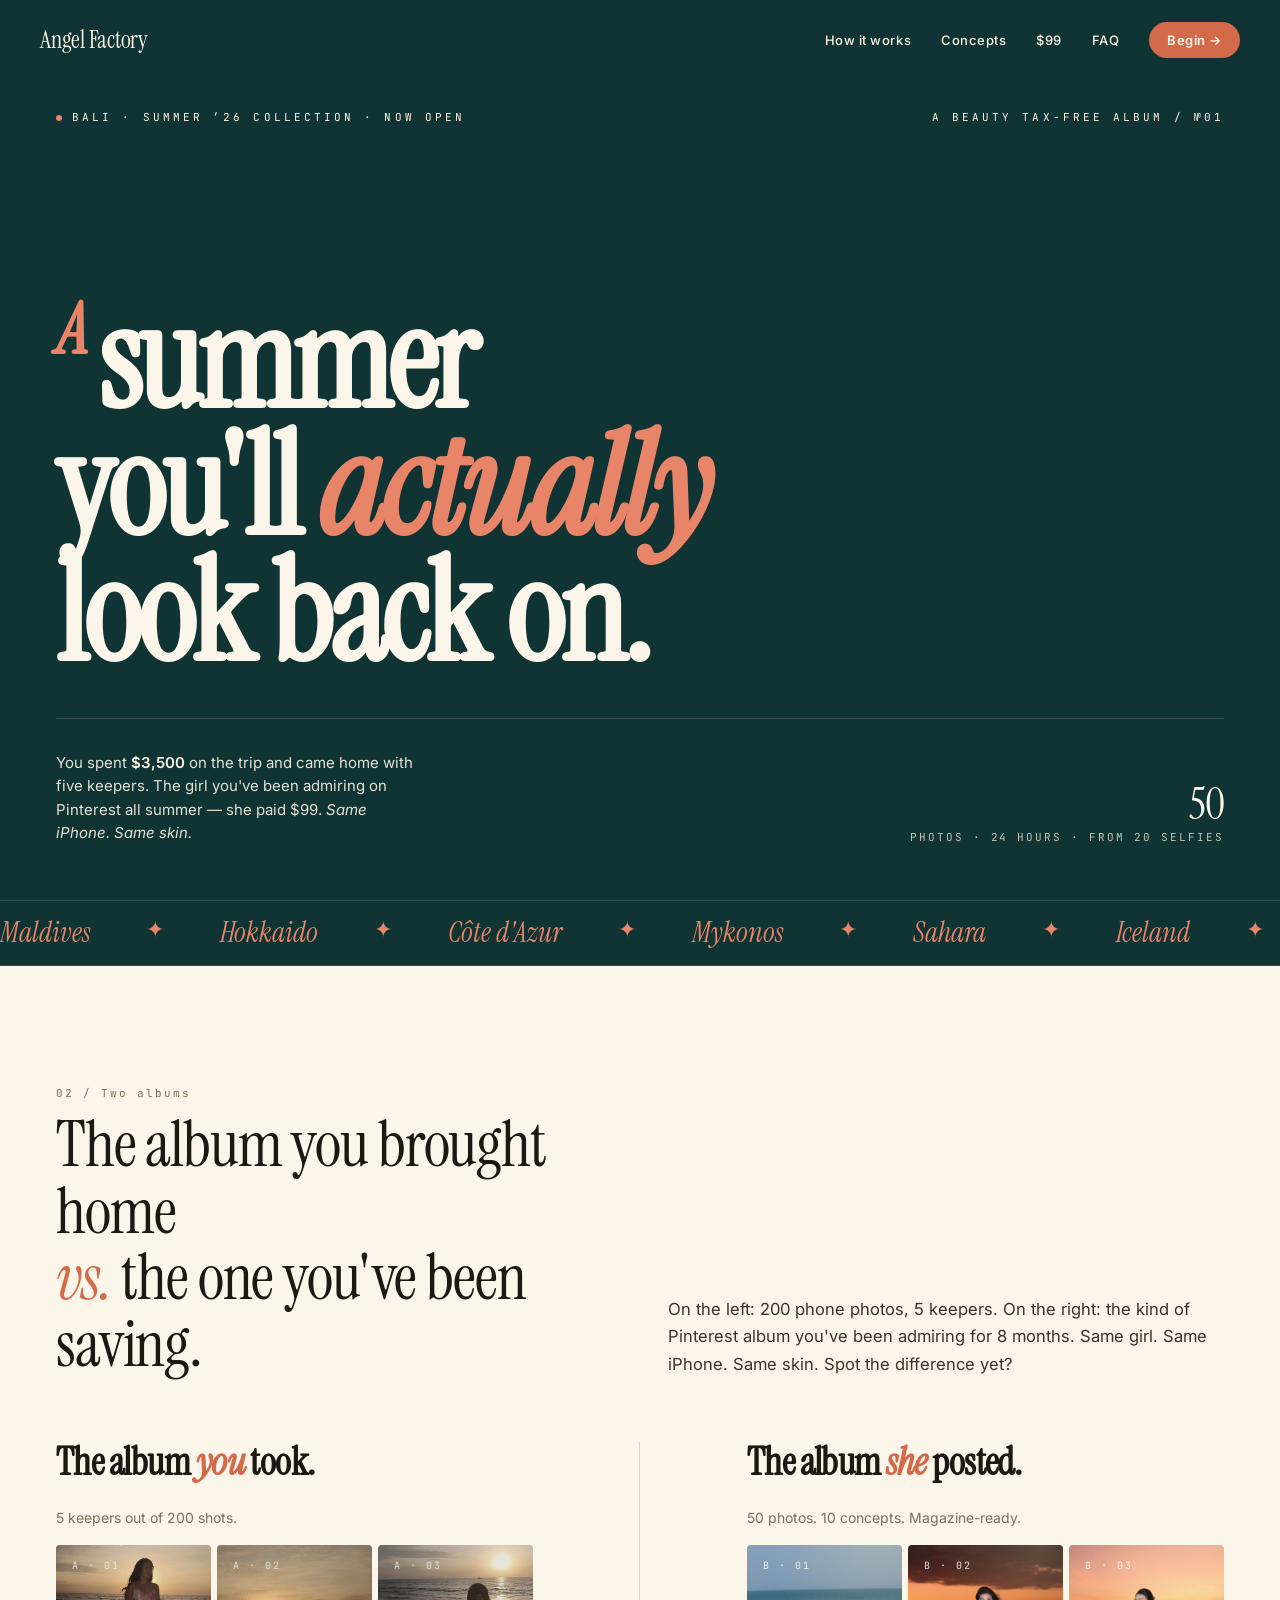
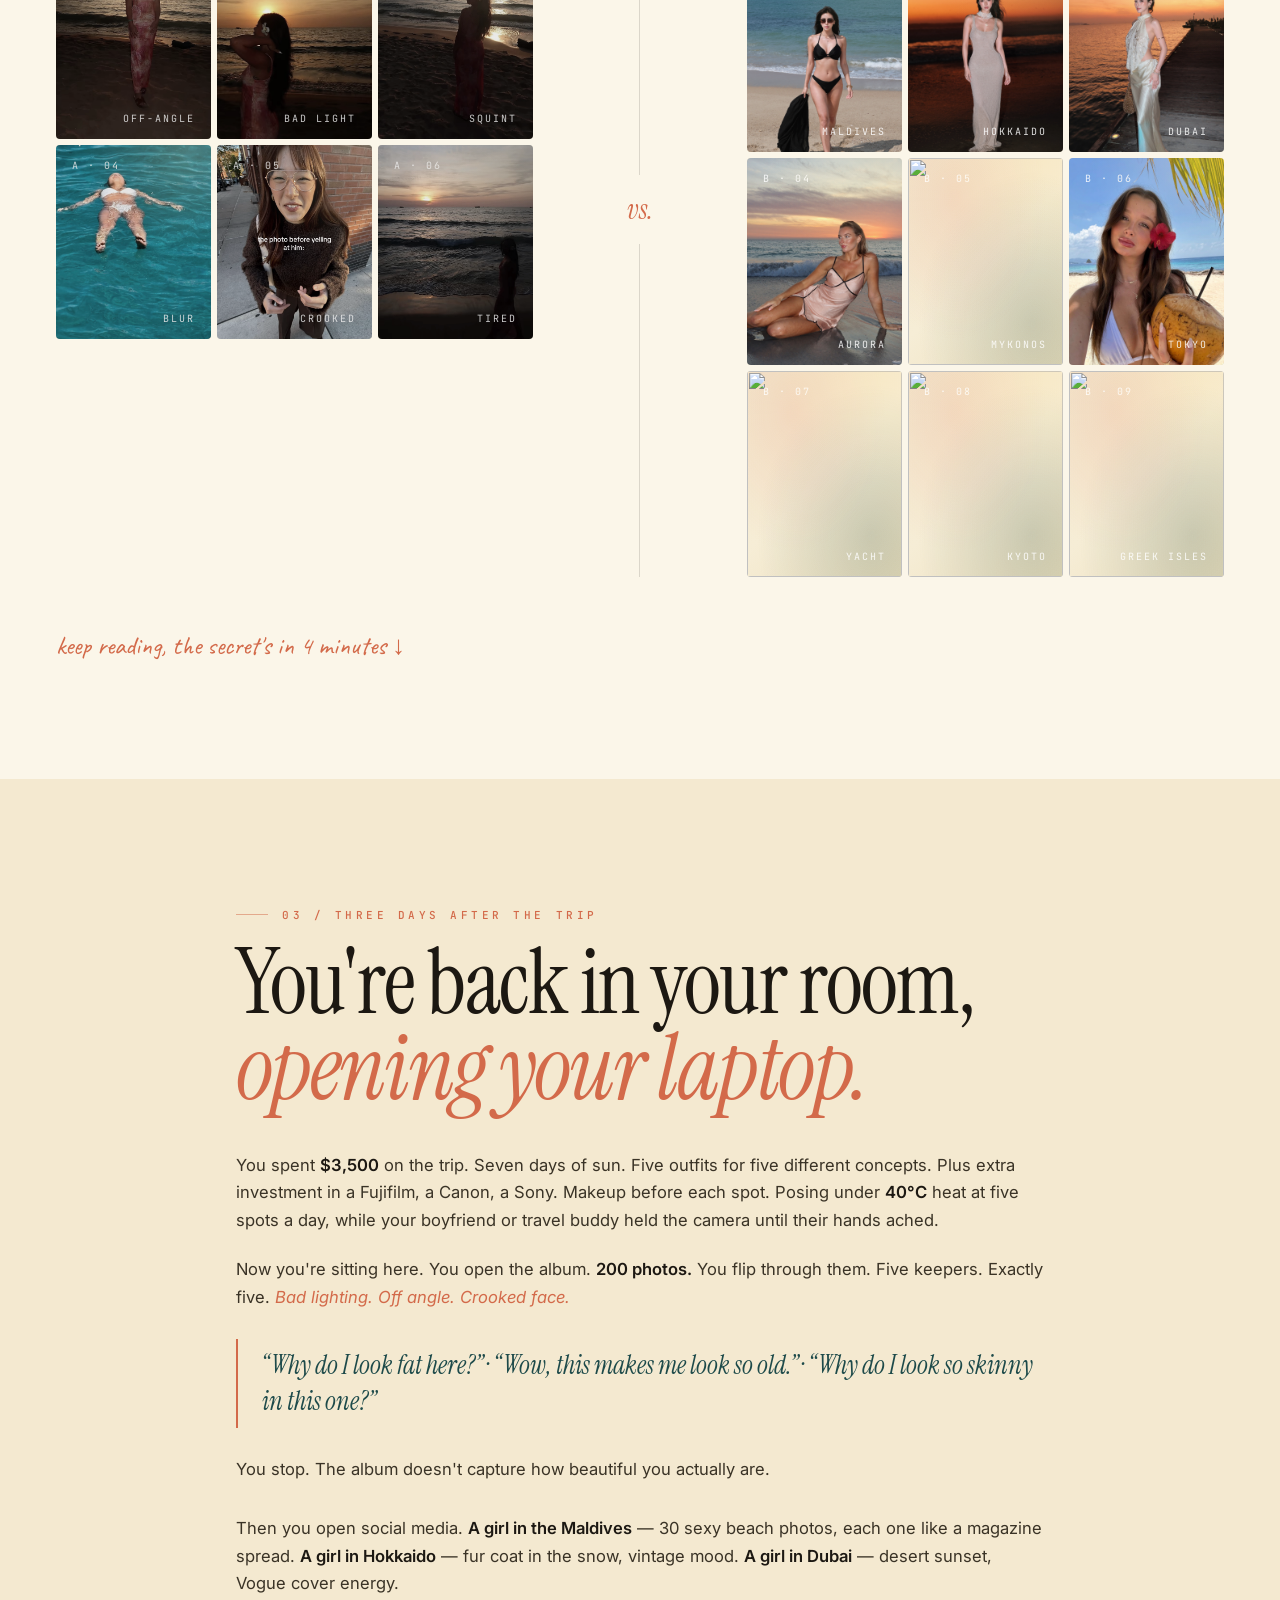
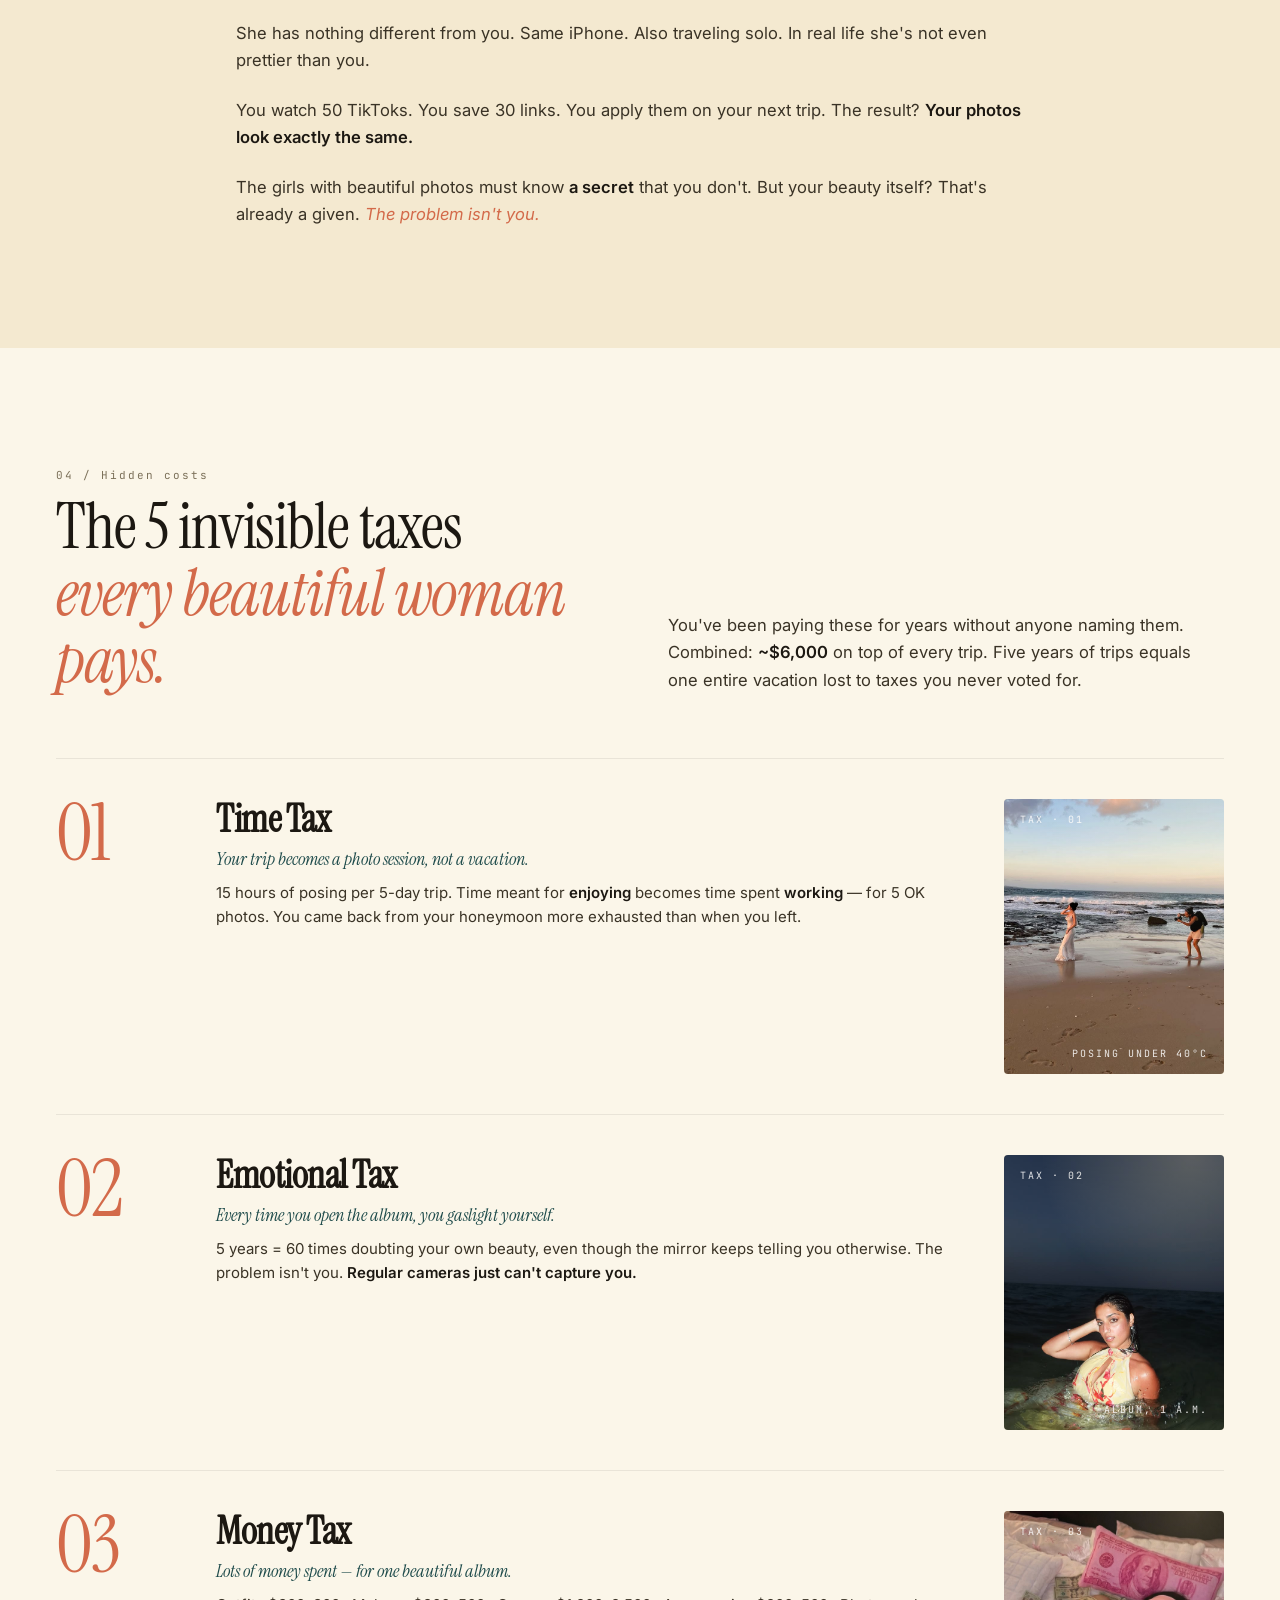
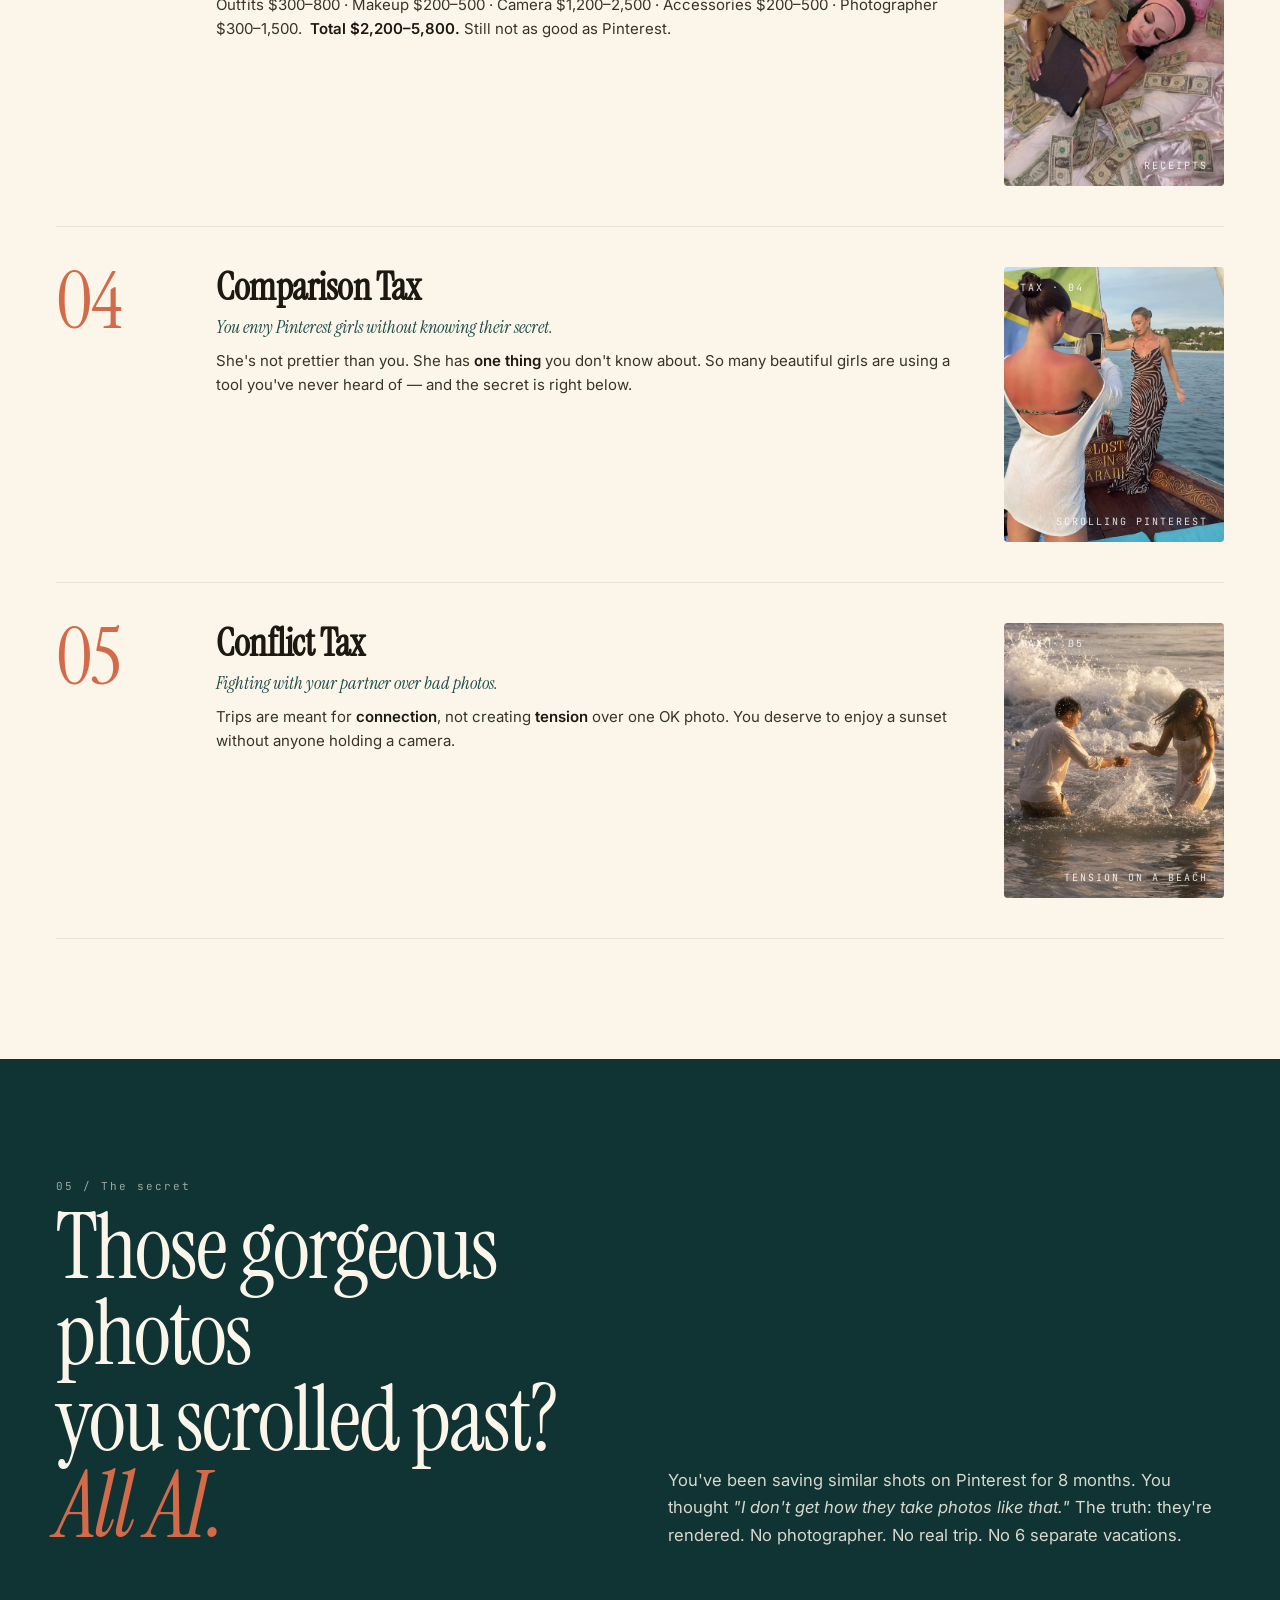
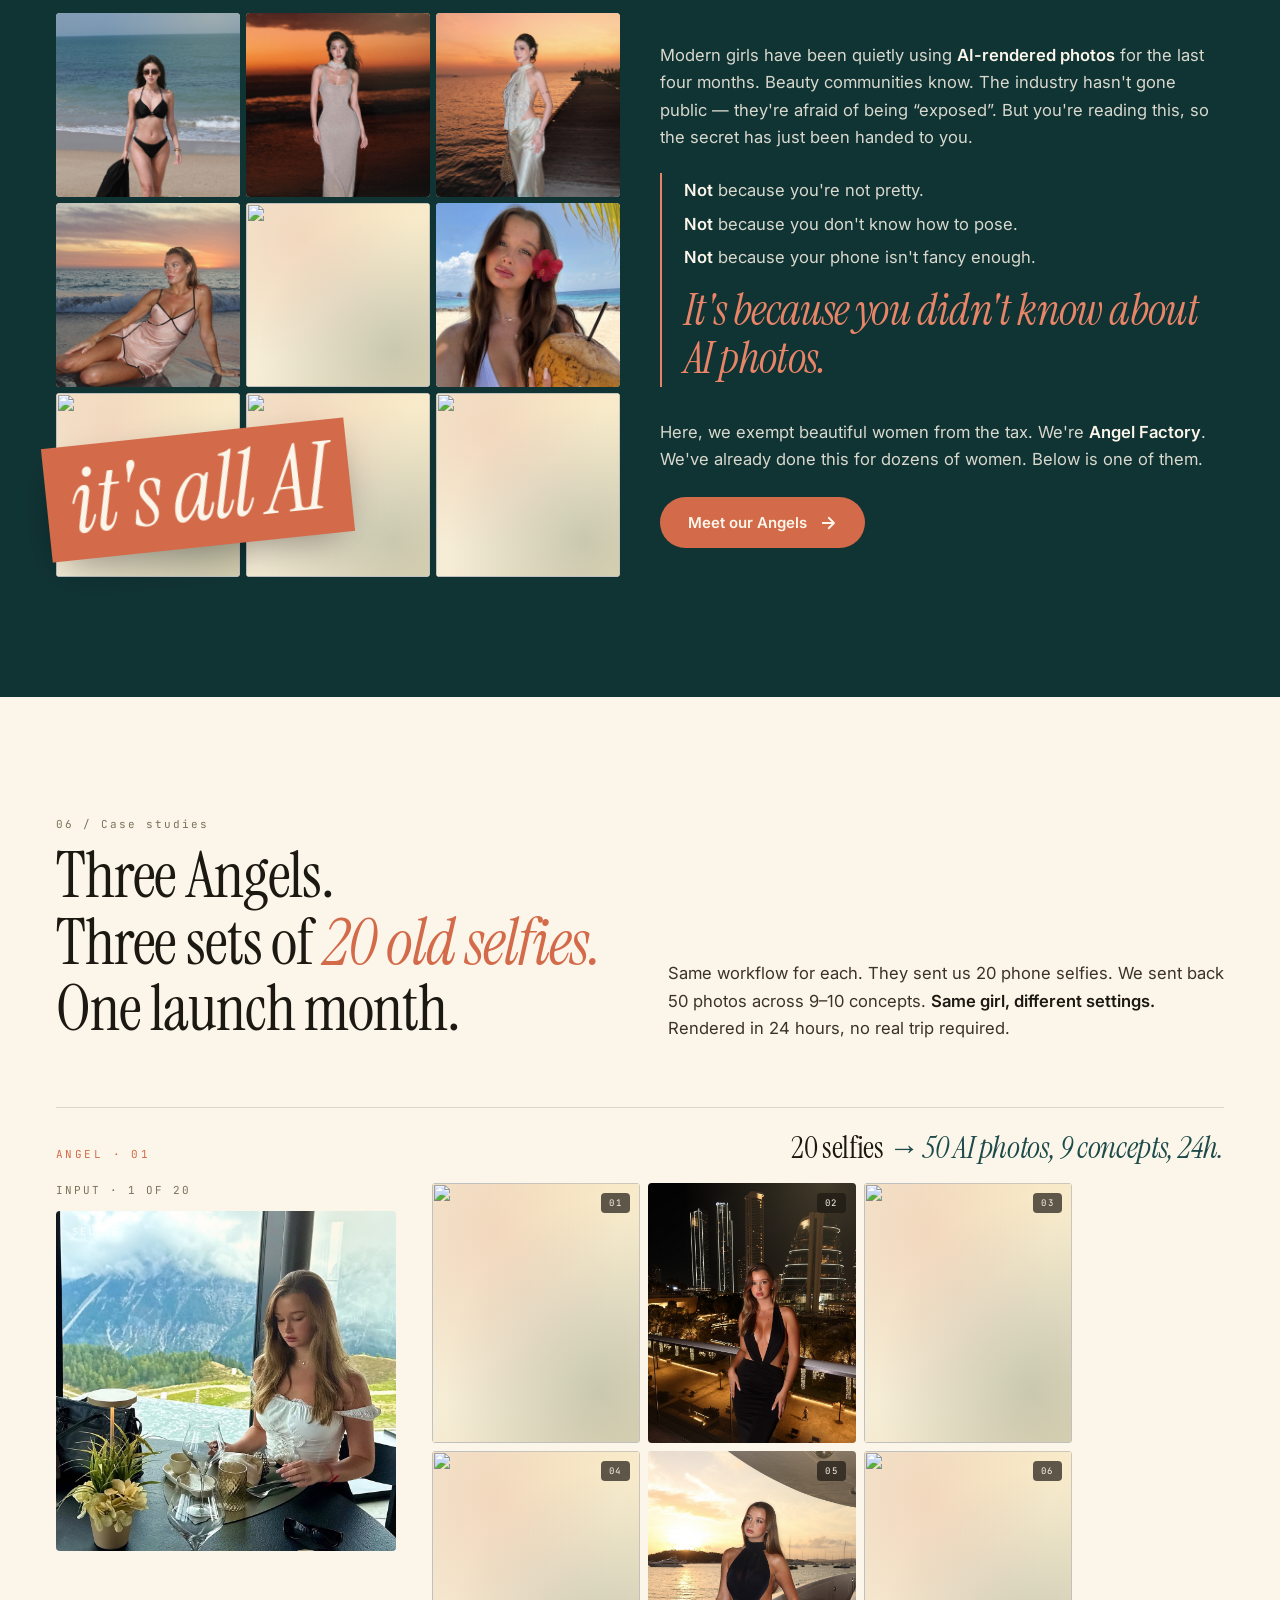
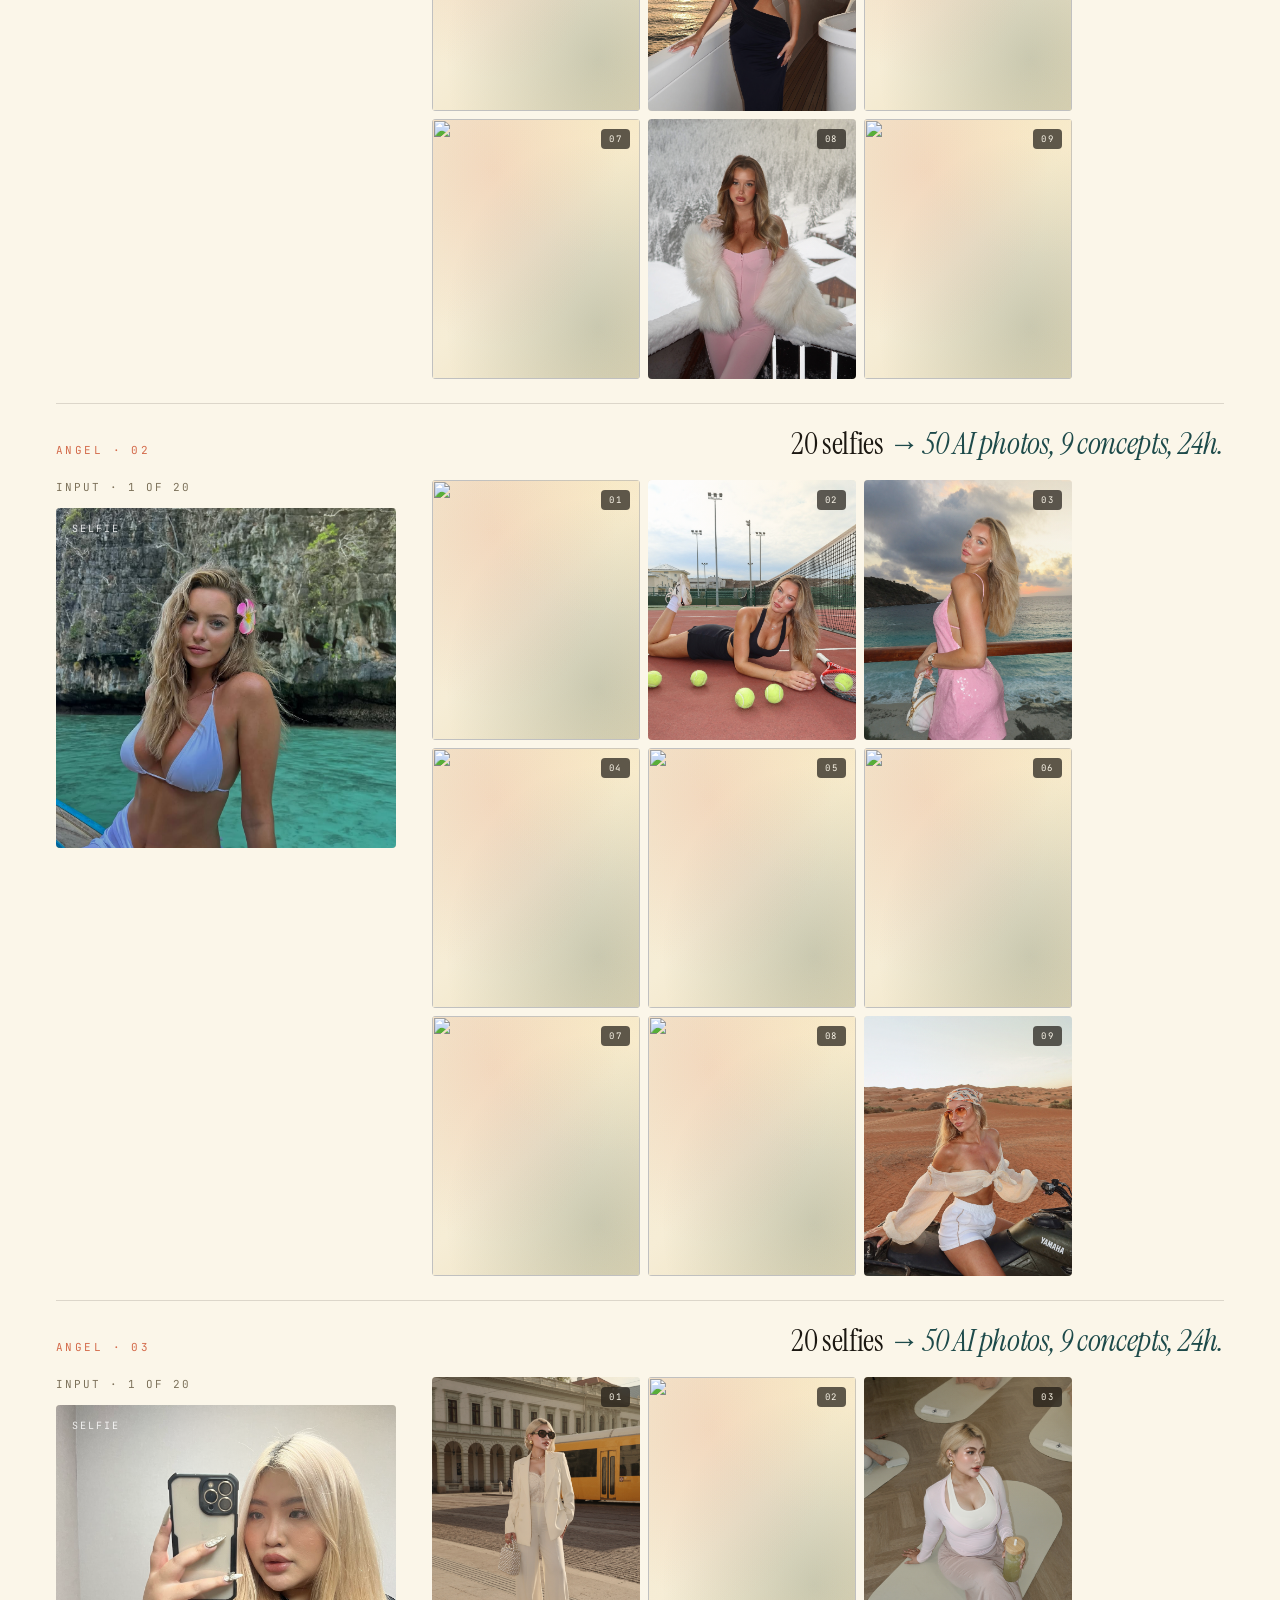
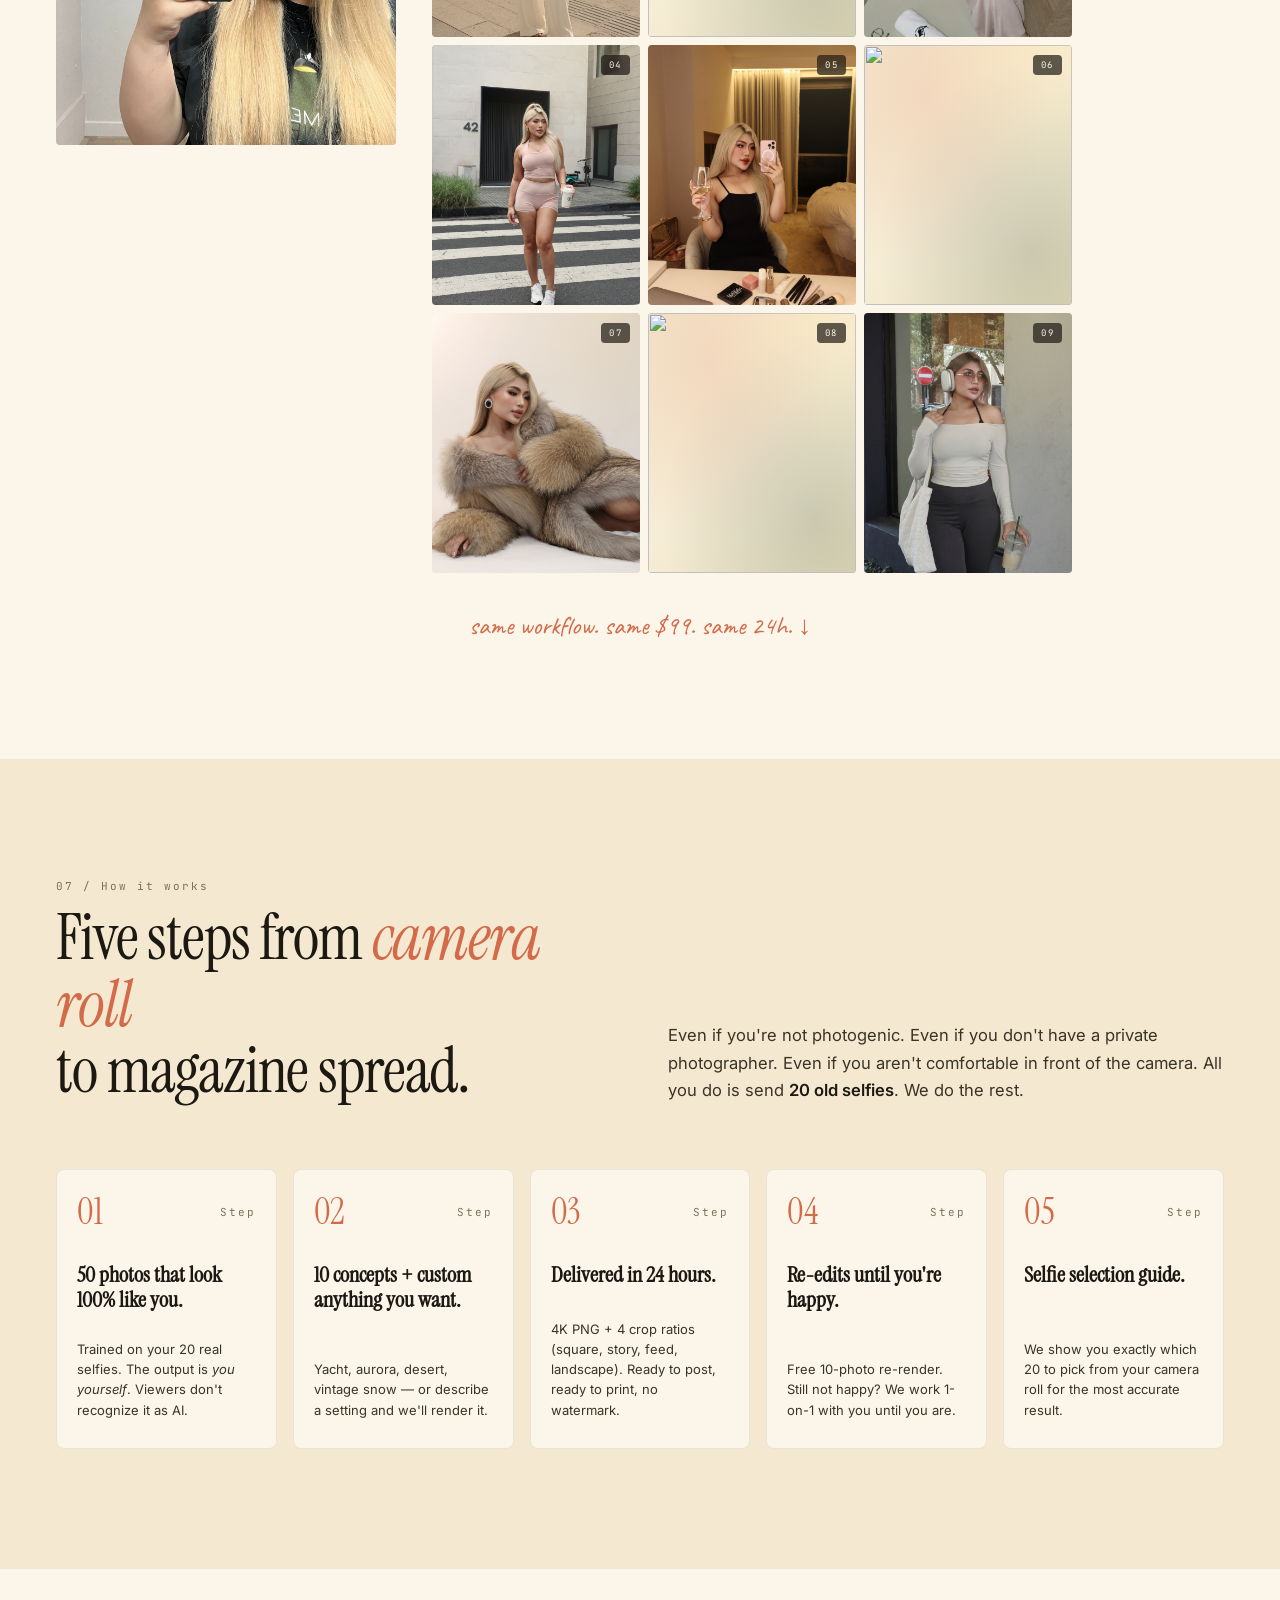
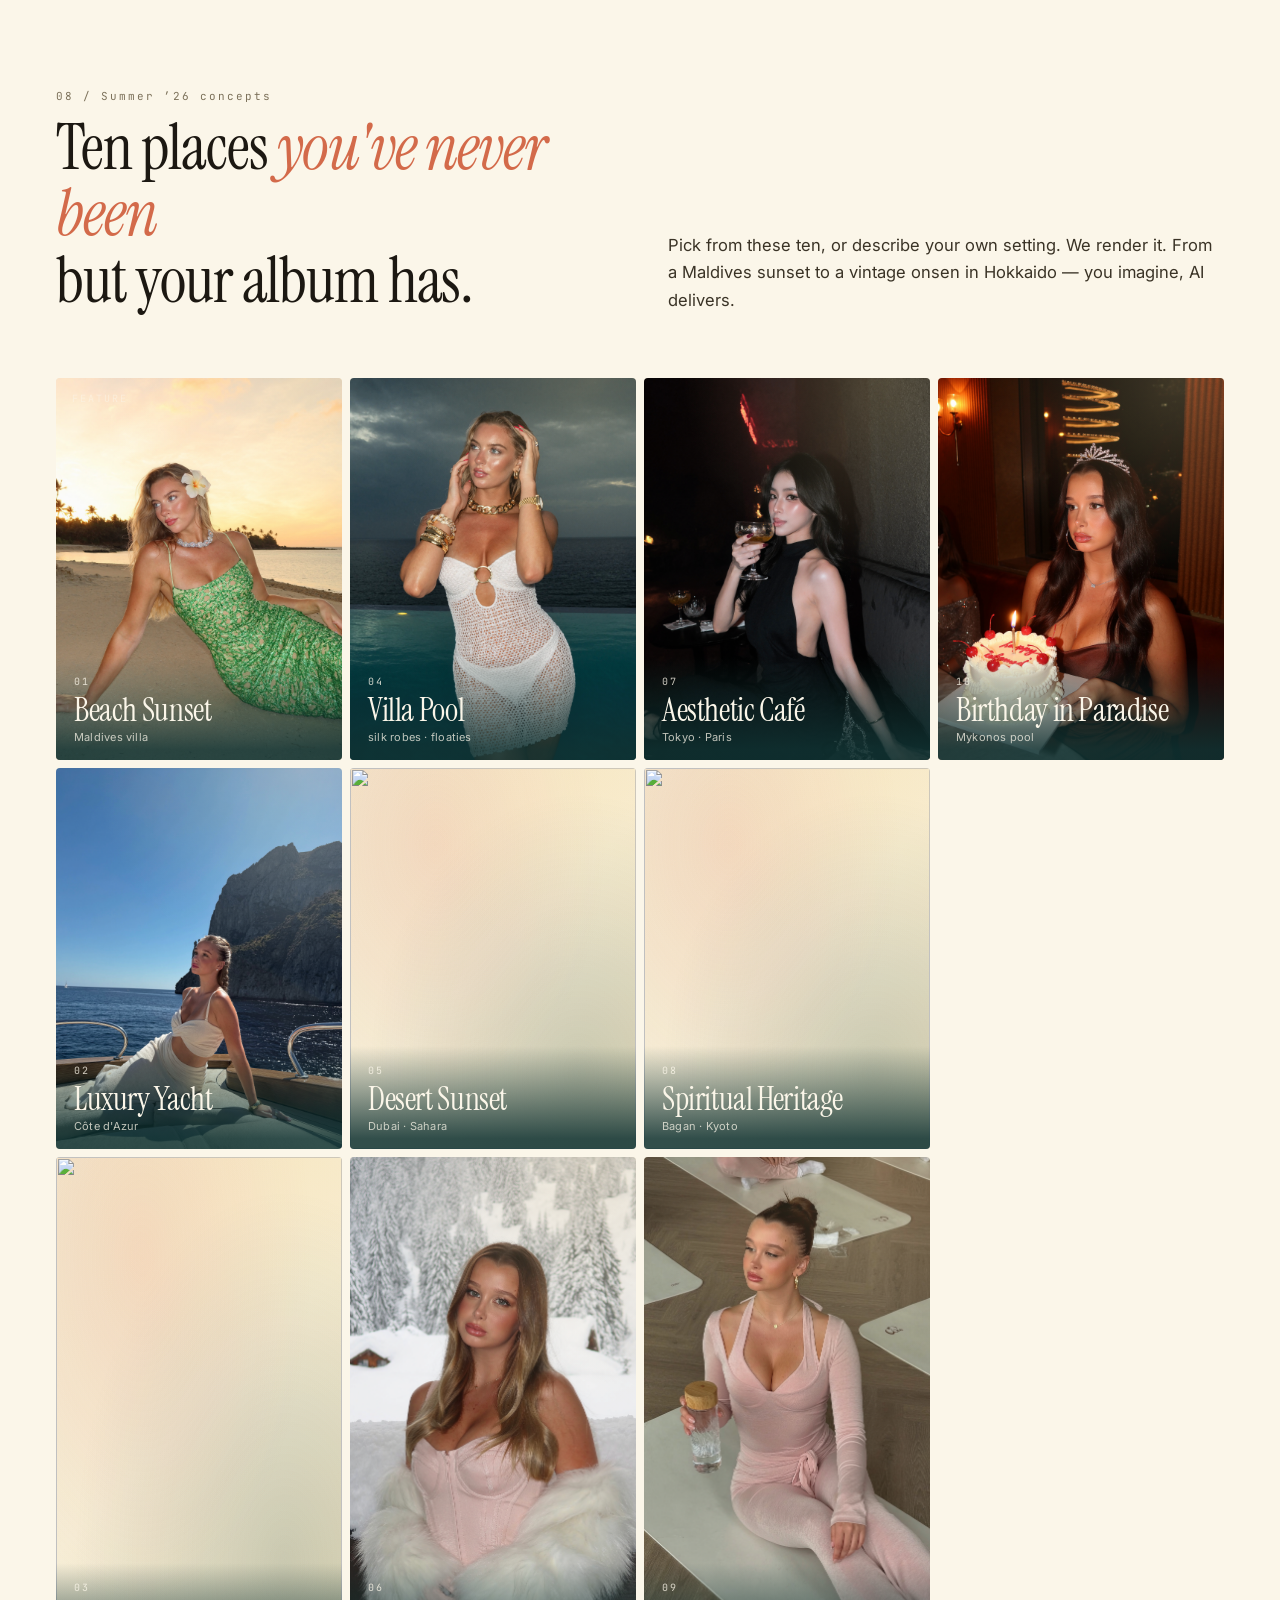
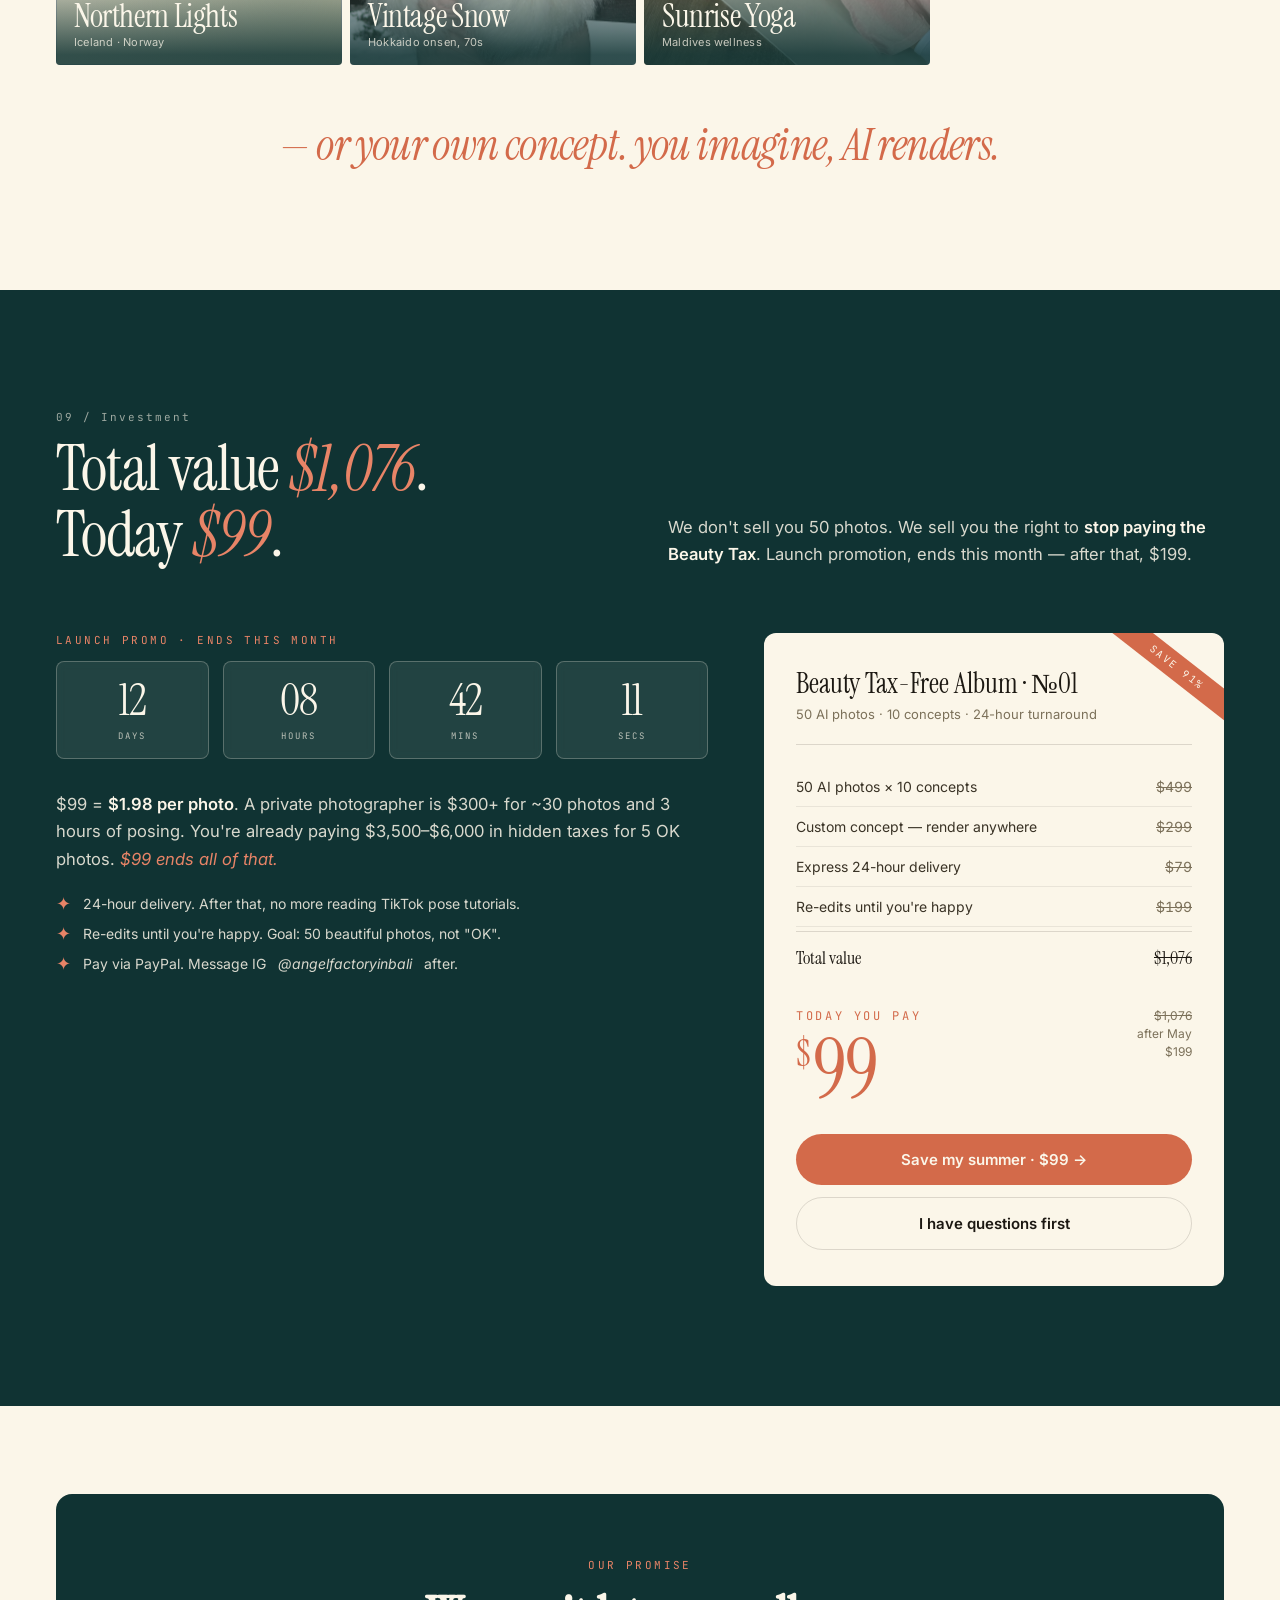
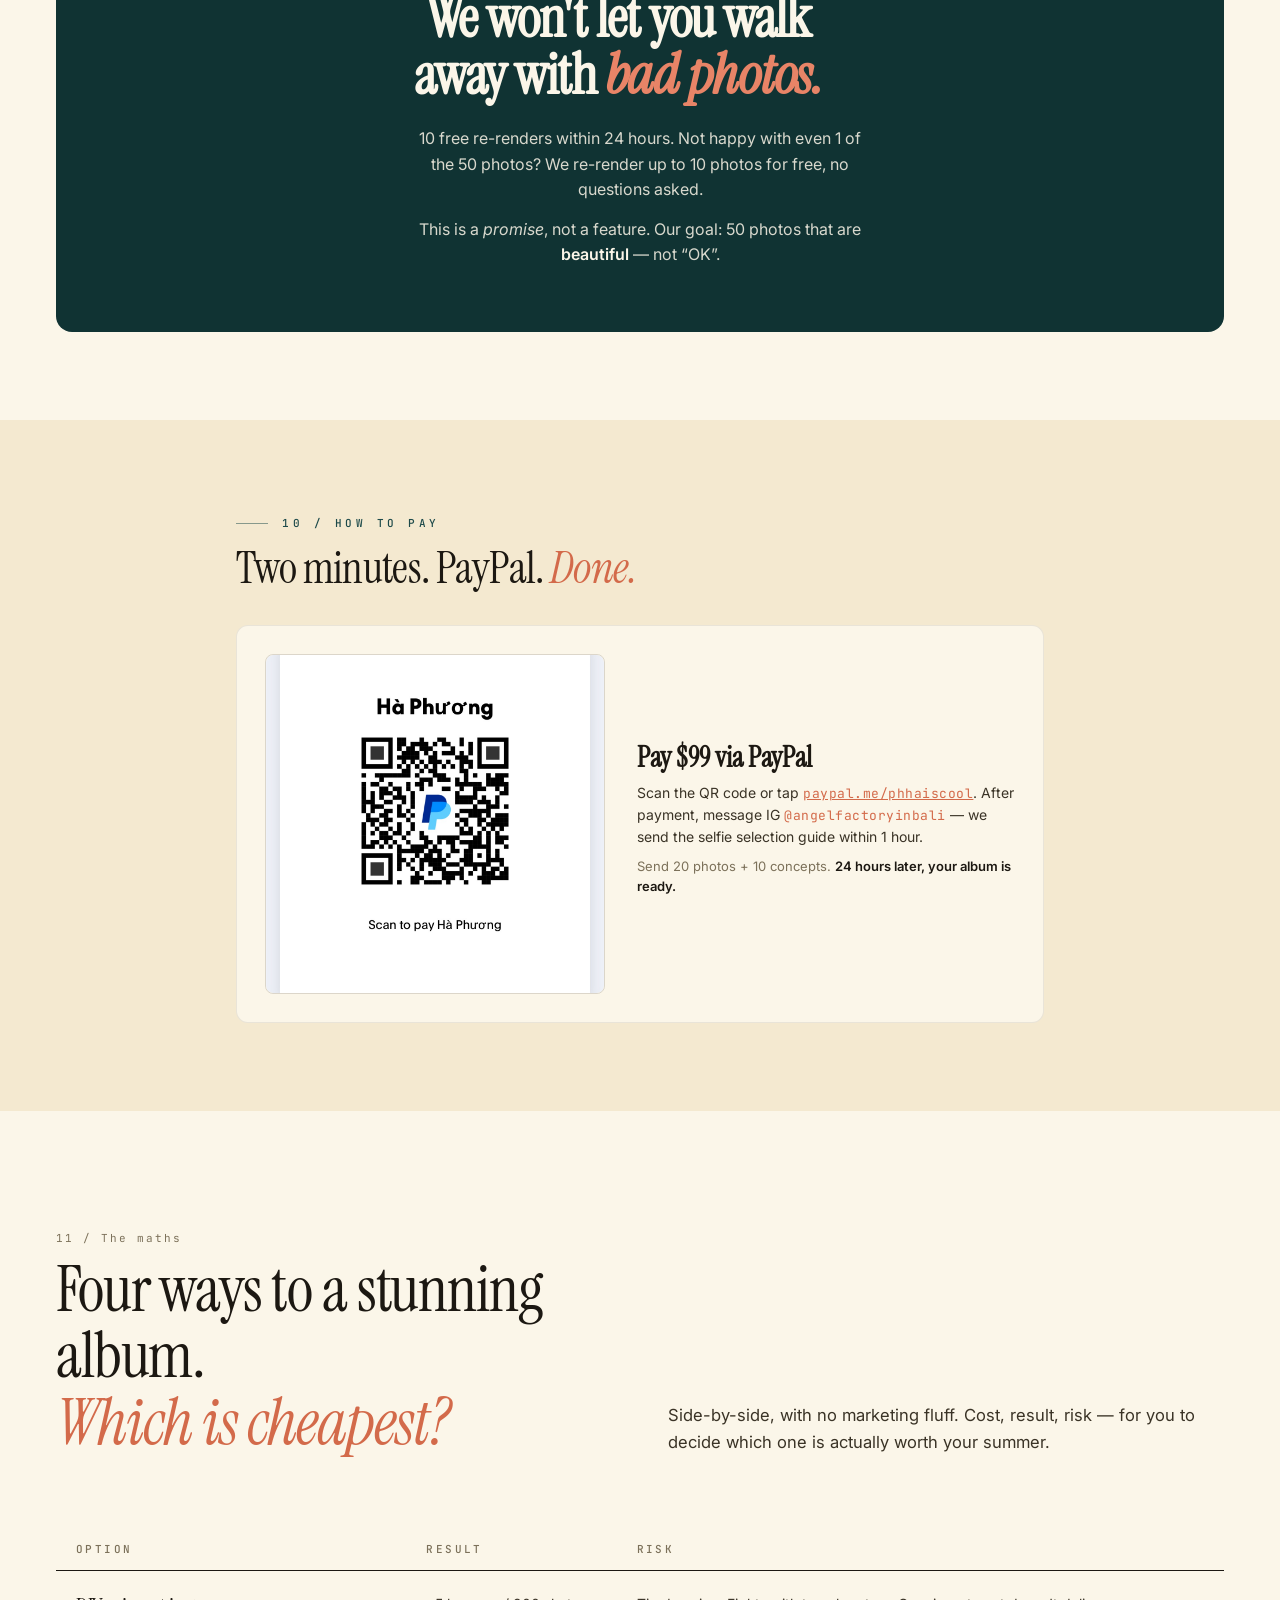
==== index.html @ c2b87fcb "Initial commit · Angel Factory landing page" ====
<!doctype html>
<html lang="en">
<head>
<meta charset="utf-8" />
<meta name="viewport" content="width=device-width, initial-scale=1" />
<title>Angel Factory · Beauty Tax-Free Summer Album</title>

<link rel="preconnect" href="https://fonts.googleapis.com" />
<link rel="preconnect" href="https://fonts.gstatic.com" crossorigin />
<link href="https://fonts.googleapis.com/css2?family=Instrument+Serif:ital@0;1&family=Inter:wght@400;500;600;700&family=Caveat:wght@500&family=JetBrains+Mono:wght@400;500&display=swap" rel="stylesheet" />

<link rel="stylesheet" href="summer.css" />
</head>
<body>

<!-- ============================================================
     NAV
     ============================================================ -->
<nav class="nav" id="nav">
  <a href="#" class="logo">Angel Factory</a>
  <div class="menu">
    <a href="#how" class="menu-link">How it works</a>
    <a href="#concepts" class="menu-link">Concepts</a>
    <a href="#price" class="menu-link">$99</a>
    <a href="#faq" class="menu-link">FAQ</a>
    <a href="#price" class="nav-cta">Begin →</a>
  </div>
</nav>

<!-- ============================================================
     SECTION 1 — HERO
     ============================================================ -->
<section class="hero" data-screen-label="01 Hero">
  <div class="hero-media">
    <video autoplay muted loop playsinline preload="metadata">
      <source src="assets/hero.mp4" type="video/mp4" />
    </video>
    <div class="vignette"></div>
    <div class="scrim"></div>
  </div>

  <div class="hero-inner">
    <div class="hero-top">
      <div class="hero-loc"><span class="dot"></span>Bali · Summer ’26 collection · Now open</div>
      <div class="hero-loc">A Beauty Tax-Free Album / №01</div>
    </div>

    <div class="hero-mid">
      <h1 class="hero-h1">
        <span class="small">A</span>summer<br />
        you'll <span class="ital">actually</span><br />
        look back on.
      </h1>
    </div>

    <div class="hero-bottom">
      <p class="blurb">
        You spent <b class="strong" style="color:var(--cream);">$3,500</b> on the trip and came home
        with five keepers. The girl you've been admiring on Pinterest all summer
        — she paid $99. <em>Same iPhone. Same skin.</em>
      </p>
      <div class="stat">
        <span class="num">50</span>
        photos &middot; 24 hours &middot; from 20 selfies
      </div>
    </div>
  </div>
</section>

<!-- ============================================================
     MARQUEE
     ============================================================ -->
<div class="marquee" aria-hidden="true">
  <div class="marquee-track">
    <span><span class="ital">Maldives</span></span><span class="star">✦</span>
    <span><span class="ital">Hokkaido</span></span><span class="star">✦</span>
    <span><span class="ital">Côte d'Azur</span></span><span class="star">✦</span>
    <span><span class="ital">Mykonos</span></span><span class="star">✦</span>
    <span><span class="ital">Sahara</span></span><span class="star">✦</span>
    <span><span class="ital">Iceland</span></span><span class="star">✦</span>
    <span><span class="ital">Tokyo</span></span><span class="star">✦</span>
    <span><span class="ital">Paris</span></span><span class="star">✦</span>
    <!-- duplicate for seamless loop -->
    <span><span class="ital">Maldives</span></span><span class="star">✦</span>
    <span><span class="ital">Hokkaido</span></span><span class="star">✦</span>
    <span><span class="ital">Côte d'Azur</span></span><span class="star">✦</span>
    <span><span class="ital">Mykonos</span></span><span class="star">✦</span>
    <span><span class="ital">Sahara</span></span><span class="star">✦</span>
    <span><span class="ital">Iceland</span></span><span class="star">✦</span>
    <span><span class="ital">Tokyo</span></span><span class="star">✦</span>
    <span><span class="ital">Paris</span></span><span class="star">✦</span>
  </div>
</div>

<!-- ============================================================
     SECTION 2 — TWO ALBUMS
     ============================================================ -->
<section class="bg-cream pad-y" data-screen-label="02 Two albums">
  <div class="container">
    <div class="section-head">
      <div>
        <div class="num">02 / Two albums</div>
        <h2 class="h-display">
          The album you brought home<br />
          <span class="ital">vs.</span> the one you've been saving.
        </h2>
      </div>
      <p class="lead">
        On the left: 200 phone photos, 5 keepers. On the right: the kind of
        Pinterest album you've been admiring for 8 months. Same girl. Same iPhone.
        Same skin. Spot the difference yet?
      </p>
    </div>

    <div class="albums-grid">
      <!-- BAD ALBUM -->
      <div class="albums-side bad">
        <h3>The album <em class="ital">you</em> took.</h3>
        <p>5 keepers out of 200 shots.</p>
        <div class="albums-mini">
          <div class="photo warm"><img src="assets/album-you-took-01.jpg" alt="" /><span class="photo-meta tl" style="color:#fff;opacity:0.85;">A · 01</span><span class="photo-meta br" style="color:#fff;opacity:0.85;">off-angle</span></div>
          <div class="photo warm"><img src="assets/album-you-took-02.jpg" alt="" /><span class="photo-meta tl" style="color:#fff;opacity:0.85;">A · 02</span><span class="photo-meta br" style="color:#fff;opacity:0.85;">bad light</span></div>
          <div class="photo warm"><img src="assets/album-you-took-03.jpg" alt="" /><span class="photo-meta tl" style="color:#fff;opacity:0.85;">A · 03</span><span class="photo-meta br" style="color:#fff;opacity:0.85;">squint</span></div>
          <div class="photo warm"><img src="assets/album-you-took-04.jpg" alt="" /><span class="photo-meta tl" style="color:#fff;opacity:0.85;">A · 04</span><span class="photo-meta br" style="color:#fff;opacity:0.85;">blur</span></div>
          <div class="photo warm"><img src="assets/album-you-took-05.jpg" alt="" /><span class="photo-meta tl" style="color:#fff;opacity:0.85;">A · 05</span><span class="photo-meta br" style="color:#fff;opacity:0.85;">crooked</span></div>
          <div class="photo warm"><img src="assets/album-you-took-06.jpg" alt="" /><span class="photo-meta tl" style="color:#fff;opacity:0.85;">A · 06</span><span class="photo-meta br" style="color:#fff;opacity:0.85;">tired</span></div>
        </div>
      </div>

      <div class="albums-vs">
        <div class="arrow-line"></div>
        <span>vs.</span>
        <div class="arrow-line"></div>
      </div>

      <!-- DREAM ALBUM -->
      <div class="albums-side dream">
        <h3>The album <em class="ital">she</em> posted.</h3>
        <p>50 photos. 10 concepts. Magazine-ready.</p>
        <div class="albums-mini">
          <div class="photo warm"><img src="assets/reveal-01.png" alt="" /><span class="photo-meta tl" style="color:#fff;opacity:0.85;">B · 01</span><span class="photo-meta br" style="color:#fff;opacity:0.85;">Maldives</span></div>
          <div class="photo warm"><img src="assets/reveal-02.png" alt="" /><span class="photo-meta tl" style="color:#fff;opacity:0.85;">B · 02</span><span class="photo-meta br" style="color:#fff;opacity:0.85;">Hokkaido</span></div>
          <div class="photo warm"><img src="assets/reveal-03.png" alt="" /><span class="photo-meta tl" style="color:#fff;opacity:0.85;">B · 03</span><span class="photo-meta br" style="color:#fff;opacity:0.85;">Dubai</span></div>
          <div class="photo warm"><img src="assets/reveal-04.png" alt="" /><span class="photo-meta tl" style="color:#fff;opacity:0.85;">B · 04</span><span class="photo-meta br" style="color:#fff;opacity:0.85;">Aurora</span></div>
          <div class="photo warm"><img src="assets/reveal-05.png" alt="" /><span class="photo-meta tl" style="color:#fff;opacity:0.85;">B · 05</span><span class="photo-meta br" style="color:#fff;opacity:0.85;">Mykonos</span></div>
          <div class="photo warm"><img src="assets/reveal-06.png" alt="" /><span class="photo-meta tl" style="color:#fff;opacity:0.85;">B · 06</span><span class="photo-meta br" style="color:#fff;opacity:0.85;">Tokyo</span></div>
          <div class="photo warm"><img src="assets/reveal-07.png" alt="" /><span class="photo-meta tl" style="color:#fff;opacity:0.85;">B · 07</span><span class="photo-meta br" style="color:#fff;opacity:0.85;">Yacht</span></div>
          <div class="photo warm"><img src="assets/reveal-08.png" alt="" /><span class="photo-meta tl" style="color:#fff;opacity:0.85;">B · 08</span><span class="photo-meta br" style="color:#fff;opacity:0.85;">Kyoto</span></div>
          <div class="photo warm"><img src="assets/reveal-09.png" alt="" /><span class="photo-meta tl" style="color:#fff;opacity:0.85;">B · 09</span><span class="photo-meta br" style="color:#fff;opacity:0.85;">Greek isles</span></div>
        </div>
      </div>
    </div>

    <div style="margin-top: 56px; display: flex; align-items: center; gap: 18px; flex-wrap: wrap;">
      <span class="hand">keep reading, the secret's in 4 minutes ↓</span>
    </div>
  </div>
</section>

<!-- ============================================================
     SECTION 3 — STORY
     ============================================================ -->
<section class="bg-sand pad-y" data-screen-label="03 Story">
  <div class="container-narrow">
    <div class="eyebrow"><span class="dash"></span>03 / Three days after the trip</div>
    <h2 class="h-jumbo" style="margin: 18px 0 40px;">
      You're back in your room,<br />
      <span class="ital">opening your laptop.</span>
    </h2>

    <p class="lead" style="margin-bottom: 22px;">
      You spent <b class="strong">$3,500</b> on the trip. Seven days of sun. Five outfits for
      five different concepts. Plus extra investment in a Fujifilm, a Canon, a Sony.
      Makeup before each spot. Posing under <b class="strong">40&deg;C</b> heat at five spots
      a day, while your boyfriend or travel buddy held the camera until their hands ached.
    </p>
    <p class="lead" style="margin-bottom: 22px;">
      Now you're sitting here. You open the album. <b class="strong">200 photos.</b>
      You flip through them. Five keepers. Exactly five.
      <em class="ital">Bad lighting. Off angle. Crooked face.</em>
    </p>
    <div style="border-left: 2px solid var(--coral); padding: 8px 0 8px 24px; margin: 28px 0; font-family: var(--font-display); font-style: italic; font-size: 26px; color: var(--ocean); line-height: 1.4;">
      &ldquo;Why do I look fat here?&rdquo; &middot;
      &ldquo;Wow, this makes me look so old.&rdquo; &middot;
      &ldquo;Why do I look so skinny in this one?&rdquo;
    </div>
    <p class="lead" style="margin-bottom: 32px;">
      You stop. The album doesn't capture how beautiful you actually are.
    </p>
    <p class="lead" style="margin-bottom: 22px;">
      Then you open social media. <b class="strong">A girl in the Maldives</b> &mdash; 30 sexy
      beach photos, each one like a magazine spread. <b class="strong">A girl in Hokkaido</b>
      &mdash; fur coat in the snow, vintage mood. <b class="strong">A girl in Dubai</b>
      &mdash; desert sunset, Vogue cover energy.
    </p>
    <p class="lead" style="margin-bottom: 22px;">
      She has nothing different from you. Same iPhone. Also traveling solo. In real life
      she's not even prettier than you.
    </p>
    <p class="lead" style="margin-bottom: 22px;">
      You watch 50 TikToks. You save 30 links. You apply them on your next trip.
      The result? <b class="strong">Your photos look exactly the same.</b>
    </p>
    <p class="lead">
      The girls with beautiful photos must know <b class="strong">a secret</b> that you don't.
      But your beauty itself? That's already a given. <em class="ital">The problem isn't you.</em>
    </p>
  </div>
</section>

<!-- ============================================================
     SECTION 4 — THE 5 INVISIBLE TAXES
     ============================================================ -->
<section class="bg-cream pad-y" data-screen-label="04 Five taxes">
  <div class="container">
    <div class="section-head">
      <div>
        <div class="num">04 / Hidden costs</div>
        <h2 class="h-display">
          The 5 invisible taxes<br />
          <span class="ital">every beautiful woman pays.</span>
        </h2>
      </div>
      <p class="lead">
        You've been paying these for years without anyone naming them.
        Combined: <b class="strong">~$6,000</b> on top of every trip. Five years of trips
        equals one entire vacation lost to taxes you never voted for.
      </p>
    </div>

    <div class="taxes-list">
      <article class="tax-item">
        <div class="tax-no">01</div>
        <div class="tax-body">
          <h4>Time Tax</h4>
          <div class="tag">Your trip becomes a photo session, not a vacation.</div>
          <p class="body">15 hours of posing per 5-day trip. Time meant for <b class="strong">enjoying</b> becomes time spent <b class="strong">working</b> &mdash; for 5 OK photos. You came back from your honeymoon more exhausted than when you left.</p>
        </div>
        <div class="tax-photo">
          <div class="photo warm"><img src="assets/tax-01-time.jpg" alt="" /><span class="photo-meta tl" style="color:#fff;opacity:0.85;">tax · 01</span><span class="photo-meta br" style="color:#fff;opacity:0.85;">posing under 40°C</span></div>
        </div>
      </article>

      <article class="tax-item">
        <div class="tax-no">02</div>
        <div class="tax-body">
          <h4>Emotional Tax</h4>
          <div class="tag">Every time you open the album, you gaslight yourself.</div>
          <p class="body">5 years = 60 times doubting your own beauty, even though the mirror keeps telling you otherwise. The problem isn't you. <b class="strong">Regular cameras just can't capture you.</b></p>
        </div>
        <div class="tax-photo">
          <div class="photo warm"><img src="assets/tax-02-emotional.jpg" alt="" /><span class="photo-meta tl" style="color:#fff;opacity:0.85;">tax · 02</span><span class="photo-meta br" style="color:#fff;opacity:0.85;">album, 1 a.m.</span></div>
        </div>
      </article>

      <article class="tax-item">
        <div class="tax-no">03</div>
        <div class="tax-body">
          <h4>Money Tax</h4>
          <div class="tag">Lots of money spent &mdash; for one beautiful album.</div>
          <p class="body">Outfits $300&ndash;800 &middot; Makeup $200&ndash;500 &middot; Camera $1,200&ndash;2,500 &middot; Accessories $200&ndash;500 &middot; Photographer $300&ndash;1,500.&nbsp; <b class="strong">Total $2,200&ndash;5,800.</b> Still not as good as Pinterest.</p>
        </div>
        <div class="tax-photo">
          <div class="photo warm"><img src="assets/tax-03-money.jpg" alt="" /><span class="photo-meta tl" style="color:#fff;opacity:0.85;">tax · 03</span><span class="photo-meta br" style="color:#fff;opacity:0.85;">receipts</span></div>
        </div>
      </article>

      <article class="tax-item">
        <div class="tax-no">04</div>
        <div class="tax-body">
          <h4>Comparison Tax</h4>
          <div class="tag">You envy Pinterest girls without knowing their secret.</div>
          <p class="body">She's not prettier than you. She has <b class="strong">one thing</b> you don't know about. So many beautiful girls are using a tool you've never heard of &mdash; and the secret is right below.</p>
        </div>
        <div class="tax-photo">
          <div class="photo warm"><img src="assets/tax-04-comparison.png" alt="" /><span class="photo-meta tl" style="color:#fff;opacity:0.85;">tax · 04</span><span class="photo-meta br" style="color:#fff;opacity:0.85;">scrolling Pinterest</span></div>
        </div>
      </article>

      <article class="tax-item">
        <div class="tax-no">05</div>
        <div class="tax-body">
          <h4>Conflict Tax</h4>
          <div class="tag">Fighting with your partner over bad photos.</div>
          <p class="body">Trips are meant for <b class="strong">connection</b>, not creating <b class="strong">tension</b> over one OK photo. You deserve to enjoy a sunset without anyone holding a camera.</p>
        </div>
        <div class="tax-photo">
          <div class="photo warm"><img src="assets/tax-05-conflict.jpg" alt="" /><span class="photo-meta tl" style="color:#fff;opacity:0.85;">tax · 05</span><span class="photo-meta br" style="color:#fff;opacity:0.85;">tension on a beach</span></div>
        </div>
      </article>
    </div>
  </div>
</section>

<!-- ============================================================
     SECTION 5 — THE REVEAL
     ============================================================ -->
<section class="bg-ocean pad-y" data-screen-label="05 Reveal · AI">
  <div class="container">
    <div class="section-head">
      <div>
        <div class="num" style="color: rgba(251,246,233,0.6);">05 / The secret</div>
        <h2 class="h-jumbo" style="color:var(--cream);">
          Those gorgeous photos<br />
          you scrolled past?<br />
          <span class="ital">All AI.</span>
        </h2>
      </div>
      <p class="lead cream">
        You've been saving similar shots on Pinterest for 8 months. You thought
        <em>"I don't get how they take photos like that."</em> The truth: they're rendered.
        No photographer. No real trip. No 6 separate vacations.
      </p>
    </div>

    <div class="reveal-grid">
      <div style="position: relative;">
        <div class="reveal-9">
          <div class="photo warm"><img src="assets/reveal-01.png" alt="" /></div>
          <div class="photo warm"><img src="assets/reveal-02.png" alt="" /></div>
          <div class="photo warm"><img src="assets/reveal-03.png" alt="" /></div>
          <div class="photo warm"><img src="assets/reveal-04.png" alt="" /></div>
          <div class="photo warm"><img src="assets/reveal-05.png" alt="" /></div>
          <div class="photo warm"><img src="assets/reveal-06.png" alt="" /></div>
          <div class="photo warm"><img src="assets/reveal-07.png" alt="" /></div>
          <div class="photo warm"><img src="assets/reveal-08.png" alt="" /></div>
          <div class="photo warm"><img src="assets/reveal-09.png" alt="" /></div>
        </div>
        <div class="reveal-stamp">it's all AI</div>
      </div>
      <div>
        <p class="lead cream" style="margin-bottom: 22px;">
          Modern girls have been quietly using <b class="strong" style="color: var(--cream);">AI-rendered photos</b>
          for the last four months. Beauty communities know. The industry hasn't gone public &mdash;
          they're afraid of being &ldquo;exposed&rdquo;. But you're reading this, so the secret has just been
          handed to you.
        </p>

        <div style="border-left: 2px solid var(--coral-soft); padding: 4px 0 4px 22px; margin-bottom: 32px;">
          <p class="lead cream" style="margin-bottom: 6px;"><b class="strong" style="color:var(--cream);">Not</b> because you're not pretty.</p>
          <p class="lead cream" style="margin-bottom: 6px;"><b class="strong" style="color:var(--cream);">Not</b> because you don't know how to pose.</p>
          <p class="lead cream" style="margin-bottom: 14px;"><b class="strong" style="color:var(--cream);">Not</b> because your phone isn't fancy enough.</p>
          <p class="h-section" style="font-style: italic; color: var(--coral-soft);">
            It's because you didn't know about AI photos.
          </p>
        </div>

        <p class="lead cream" style="margin-bottom: 24px;">
          Here, we exempt beautiful women from the tax. We're <b class="strong" style="color:var(--cream);">Angel Factory</b>.
          We've already done this for dozens of women. Below is one of them.
        </p>

        <a href="#angel" class="btn btn-coral">Meet our Angels<svg class="arrow" viewBox="0 0 24 24" stroke-linecap="round" stroke-linejoin="round"><path d="M5 12h14"/><path d="M13 5l7 7-7 7"/></svg></a>
      </div>
    </div>
  </div>
</section>

<!-- ============================================================
     SECTION 6 — ANGELS
     ============================================================ -->
<section class="bg-cream pad-y" id="angel" data-screen-label="06 Angels">
  <div class="container">
    <div class="section-head">
      <div>
        <div class="num">06 / Case studies</div>
        <h2 class="h-display">
          Three Angels.<br />
          Three sets of <span class="ital">20 old selfies.</span><br />
          One launch month.
        </h2>
      </div>
      <p class="lead">
        Same workflow for each. They sent us 20 phone selfies. We sent back 50 photos
        across 9–10 concepts. <b class="strong">Same girl, different settings.</b>
        Rendered in 24 hours, no real trip required.
      </p>
    </div>

    <div class="angels-stack">
      <!-- ANGEL 01 -->
      <article class="angel-row">
        <header class="angel-row__head">
          <span class="angel-no">Angel · 01</span>
          <span class="angel-name">20 selfies <em>→ 50 AI photos, 9 concepts, 24h.</em></span>
        </header>
        <div class="angel-grid">
          <aside class="angel-input">
            <div class="label">Input · 1 of 20</div>
            <div class="photo warm"><img src="assets/angel01-selfie.jpg" alt="" /><span class="photo-meta tl" style="color:#fff;opacity:0.85;">selfie</span></div>
          </aside>
          <div class="angel-output">
            <div class="photo warm"><img src="assets/angel01-out-01.png" alt="" /><span class="badge">01</span></div>
            <div class="photo warm"><img src="assets/angel01-out-02.png" alt="" /><span class="badge">02</span></div>
            <div class="photo warm"><img src="assets/angel01-out-03.png" alt="" /><span class="badge">03</span></div>
            <div class="photo warm"><img src="assets/angel01-out-04.png" alt="" /><span class="badge">04</span></div>
            <div class="photo warm"><img src="assets/angel01-out-05.png" alt="" /><span class="badge">05</span></div>
            <div class="photo warm"><img src="assets/angel01-out-06.png" alt="" /><span class="badge">06</span></div>
            <div class="photo warm"><img src="assets/angel01-out-07.png" alt="" /><span class="badge">07</span></div>
            <div class="photo warm"><img src="assets/angel01-out-08.png" alt="" /><span class="badge">08</span></div>
            <div class="photo warm"><img src="assets/angel01-out-09.png" alt="" /><span class="badge">09</span></div>
          </div>
        </div>
      </article>

      <!-- ANGEL 02 -->
      <article class="angel-row">
        <header class="angel-row__head">
          <span class="angel-no">Angel · 02</span>
          <span class="angel-name">20 selfies <em>→ 50 AI photos, 9 concepts, 24h.</em></span>
        </header>
        <div class="angel-grid">
          <aside class="angel-input">
            <div class="label">Input · 1 of 20</div>
            <div class="photo warm"><img src="assets/angel02-selfie.jpg" alt="" /><span class="photo-meta tl" style="color:#fff;opacity:0.85;">selfie</span></div>
          </aside>
          <div class="angel-output">
            <div class="photo warm"><img src="assets/angel02-out-01.png" alt="" /><span class="badge">01</span></div>
            <div class="photo warm"><img src="assets/angel02-out-02.png" alt="" /><span class="badge">02</span></div>
            <div class="photo warm"><img src="assets/angel02-out-03.png" alt="" /><span class="badge">03</span></div>
            <div class="photo warm"><img src="assets/angel02-out-04.png" alt="" /><span class="badge">04</span></div>
            <div class="photo warm"><img src="assets/angel02-out-05.png" alt="" /><span class="badge">05</span></div>
            <div class="photo warm"><img src="assets/angel02-out-06.png" alt="" /><span class="badge">06</span></div>
            <div class="photo warm"><img src="assets/angel02-out-07.png" alt="" /><span class="badge">07</span></div>
            <div class="photo warm"><img src="assets/angel02-out-08.png" alt="" /><span class="badge">08</span></div>
            <div class="photo warm"><img src="assets/angel02-out-09.png" alt="" /><span class="badge">09</span></div>
          </div>
        </div>
      </article>

      <!-- ANGEL 03 -->
      <article class="angel-row">
        <header class="angel-row__head">
          <span class="angel-no">Angel · 03</span>
          <span class="angel-name">20 selfies <em>→ 50 AI photos, 9 concepts, 24h.</em></span>
        </header>
        <div class="angel-grid">
          <aside class="angel-input">
            <div class="label">Input · 1 of 20</div>
            <div class="photo warm"><img src="assets/angel03-selfie.jpg" alt="" /><span class="photo-meta tl" style="color:#fff;opacity:0.85;">selfie</span></div>
          </aside>
          <div class="angel-output">
            <div class="photo warm"><img src="assets/angel03-out-01.png" alt="" /><span class="badge">01</span></div>
            <div class="photo warm"><img src="assets/angel03-out-02.png" alt="" /><span class="badge">02</span></div>
            <div class="photo warm"><img src="assets/angel03-out-03.png" alt="" /><span class="badge">03</span></div>
            <div class="photo warm"><img src="assets/angel03-out-04.png" alt="" /><span class="badge">04</span></div>
            <div class="photo warm"><img src="assets/angel03-out-05.png" alt="" /><span class="badge">05</span></div>
            <div class="photo warm"><img src="assets/angel03-out-06.png" alt="" /><span class="badge">06</span></div>
            <div class="photo warm"><img src="assets/angel03-out-07.png" alt="" /><span class="badge">07</span></div>
            <div class="photo warm"><img src="assets/angel03-out-08.png" alt="" /><span class="badge">08</span></div>
            <div class="photo warm"><img src="assets/angel03-out-09.png" alt="" /><span class="badge">09</span></div>
          </div>
        </div>
      </article>
    </div>

    <p class="hand" style="margin-top: 40px; text-align:center;">
      same workflow. same $99. same 24h. ↓
    </p>
  </div>
</section>

<!-- ============================================================
     SECTION 7 — HOW IT WORKS / WHAT YOU GET
     ============================================================ -->
<section class="bg-sand pad-y" id="how" data-screen-label="07 How it works">
  <div class="container">
    <div class="section-head">
      <div>
        <div class="num">07 / How it works</div>
        <h2 class="h-display">
          Five steps from <span class="ital">camera roll</span><br />
          to magazine spread.
        </h2>
      </div>
      <p class="lead">
        Even if you're not photogenic. Even if you don't have a private photographer.
        Even if you aren't comfortable in front of the camera.
        All you do is send <b class="strong">20 old selfies</b>. We do the rest.
      </p>
    </div>

    <div class="steps-grid">
      <article class="step-card">
        <div class="num-row"><span class="n">01</span><span>Step</span></div>
        <h4>50 photos that look 100% like you.</h4>
        <p>Trained on your 20 real selfies. The output is <em>you yourself</em>. Viewers don't recognize it as AI.</p>
      </article>
      <article class="step-card">
        <div class="num-row"><span class="n">02</span><span>Step</span></div>
        <h4>10 concepts + custom anything you want.</h4>
        <p>Yacht, aurora, desert, vintage snow &mdash; or describe a setting and we'll render it.</p>
      </article>
      <article class="step-card">
        <div class="num-row"><span class="n">03</span><span>Step</span></div>
        <h4>Delivered in 24 hours.</h4>
        <p>4K PNG + 4 crop ratios (square, story, feed, landscape). Ready to post, ready to print, no watermark.</p>
      </article>
      <article class="step-card">
        <div class="num-row"><span class="n">04</span><span>Step</span></div>
        <h4>Re-edits until you're happy.</h4>
        <p>Free 10-photo re-render. Still not happy? We work 1-on-1 with you until you are.</p>
      </article>
      <article class="step-card">
        <div class="num-row"><span class="n">05</span><span>Step</span></div>
        <h4>Selfie selection guide.</h4>
        <p>We show you exactly which 20 to pick from your camera roll for the most accurate result.</p>
      </article>
    </div>
  </div>
</section>

<!-- ============================================================
     SECTION 8 — 10 CONCEPTS BAND
     ============================================================ -->
<section class="bg-cream pad-y" id="concepts" data-screen-label="08 Concepts">
  <div class="container">
    <div class="section-head">
      <div>
        <div class="num">08 / Summer ’26 concepts</div>
        <h2 class="h-display">
          Ten places <span class="ital">you've never been</span><br />
          but your album has.
        </h2>
      </div>
      <p class="lead">
        Pick from these ten, or describe your own setting. We render it.
        From a Maldives sunset to a vintage onsen in Hokkaido &mdash; you imagine, AI delivers.
      </p>
    </div>

    <div class="concepts-band">
      <div class="concept-tile r-3-4">
        <div class="photo warm"><img src="assets/concept-04.png" alt="" /><span class="photo-meta tl" style="color:var(--cream);">feature</span></div>
        <div class="label-box"><div class="num">01</div><div class="name">Beach Sunset</div><div class="place">Maldives villa</div></div>
      </div>
      <div class="concept-tile r-3-4">
        <div class="photo warm"><img src="assets/concept-03.png" alt="" /></div>
        <div class="label-box"><div class="num">02</div><div class="name">Luxury Yacht</div><div class="place">Côte d'Azur</div></div>
      </div>
      <div class="concept-tile r-9-16">
        <div class="photo warm"><img src="assets/concept-09.png" alt="" /></div>
        <div class="label-box"><div class="num">03</div><div class="name">Northern Lights</div><div class="place">Iceland · Norway</div></div>
      </div>
      <div class="concept-tile r-3-4">
        <div class="photo warm"><img src="assets/concept-06.png" alt="" /></div>
        <div class="label-box"><div class="num">04</div><div class="name">Villa Pool</div><div class="place">silk robes · floaties</div></div>
      </div>
      <div class="concept-tile r-3-4">
        <div class="photo warm"><img src="assets/concept-07.png" alt="" /></div>
        <div class="label-box"><div class="num">05</div><div class="name">Desert Sunset</div><div class="place">Dubai · Sahara</div></div>
      </div>
      <div class="concept-tile r-9-16">
        <div class="photo warm"><img src="assets/concept-08.png" alt="" /></div>
        <div class="label-box"><div class="num">06</div><div class="name">Vintage Snow</div><div class="place">Hokkaido onsen, 70s</div></div>
      </div>
      <div class="concept-tile r-3-4">
        <div class="photo warm"><img src="assets/concept-01.png" alt="" /></div>
        <div class="label-box"><div class="num">07</div><div class="name">Aesthetic Café</div><div class="place">Tokyo · Paris</div></div>
      </div>
      <div class="concept-tile r-3-4">
        <div class="photo warm"><img src="assets/concept-02.png" alt="" /></div>
        <div class="label-box"><div class="num">08</div><div class="name">Spiritual Heritage</div><div class="place">Bagan · Kyoto</div></div>
      </div>
      <div class="concept-tile r-9-16">
        <div class="photo warm"><img src="assets/concept-05.png" alt="" /></div>
        <div class="label-box"><div class="num">09</div><div class="name">Sunrise Yoga</div><div class="place">Maldives wellness</div></div>
      </div>
      <div class="concept-tile r-3-4">
        <div class="photo warm"><img src="assets/concept-10.png" alt="" /></div>
        <div class="label-box"><div class="num">10</div><div class="name">Birthday in Paradise</div><div class="place">Mykonos pool</div></div>
      </div>
    </div>

    <p class="h-section center" style="text-align:center; margin-top: 56px; font-style: italic; color: var(--coral);">
      &mdash; or your own concept. you imagine, AI renders.
    </p>
  </div>
</section>

<!-- ============================================================
     SECTION 9 — INVESTMENT
     ============================================================ -->
<section class="bg-ocean pad-y" id="price" data-screen-label="09 Investment">
  <div class="container">
    <div class="section-head">
      <div>
        <div class="num" style="color: rgba(251,246,233,0.6);">09 / Investment</div>
        <h2 class="h-display" style="color: var(--cream);">
          Total value <span class="ital cream" style="color:var(--coral-soft);">$1,076</span>.<br />
          Today <span class="ital cream" style="color:var(--coral-soft);">$99</span>.
        </h2>
      </div>
      <p class="lead cream">
        We don't sell you 50 photos. We sell you the right to <b class="strong" style="color:var(--cream);">stop paying the
        Beauty Tax</b>. Launch promotion, ends this month — after that, $199.
      </p>
    </div>

    <div class="invest-grid">
      <div class="invest-left">
        <div class="promo-label">Launch promo · ends this month</div>
        <div class="countdown" id="countdown">
          <div class="unit"><span class="n" data-unit="days">12</span><span class="l">days</span></div>
          <div class="unit"><span class="n" data-unit="hours">08</span><span class="l">hours</span></div>
          <div class="unit"><span class="n" data-unit="mins">42</span><span class="l">mins</span></div>
          <div class="unit"><span class="n" data-unit="secs">15</span><span class="l">secs</span></div>
        </div>

        <p class="lead cream" style="margin-bottom: 22px;">
          $99 = <b class="strong" style="color:var(--cream);">$1.98 per photo</b>. A private photographer is $300+
          for ~30 photos and 3 hours of posing. You're already paying $3,500&ndash;$6,000
          in hidden taxes for 5 OK photos. <em class="ital cream" style="color: var(--coral-soft);">$99 ends all of that.</em>
        </p>

        <ul style="list-style: none; padding: 0; margin: 0; display: flex; flex-direction: column; gap: 12px;">
          <li style="display:flex; gap:12px; align-items:flex-start; font-size:14px; color: rgba(251,246,233,0.85);">
            <span style="color: var(--coral-soft); font-family: var(--font-display); font-size: 18px; line-height:1;">✦</span>
            24-hour delivery. After that, no more reading TikTok pose tutorials.
          </li>
          <li style="display:flex; gap:12px; align-items:flex-start; font-size:14px; color: rgba(251,246,233,0.85);">
            <span style="color: var(--coral-soft); font-family: var(--font-display); font-size: 18px; line-height:1;">✦</span>
            Re-edits until you're happy. Goal: 50 beautiful photos, not "OK".
          </li>
          <li style="display:flex; gap:12px; align-items:flex-start; font-size:14px; color: rgba(251,246,233,0.85);">
            <span style="color: var(--coral-soft); font-family: var(--font-display); font-size: 18px; line-height:1;">✦</span>
            Pay via PayPal. Message IG <em>@angelfactoryinbali</em> after.
          </li>
        </ul>
      </div>

      <aside class="invest-card">
        <div class="ribbon">Save 91%</div>
        <div class="top">
          <div class="product">Beauty Tax-Free Album · №01</div>
          <div class="sub">50 AI photos · 10 concepts · 24-hour turnaround</div>
        </div>
        <div class="stack">
          <div class="row"><span class="label">50 AI photos &times; 10 concepts</span><span class="val">$499</span></div>
          <div class="row"><span class="label">Custom concept &mdash; render anywhere</span><span class="val">$299</span></div>
          <div class="row"><span class="label">Express 24-hour delivery</span><span class="val">$79</span></div>
          <div class="row"><span class="label">Re-edits until you're happy</span><span class="val">$199</span></div>
          <div class="row total"><span class="label">Total value</span><span class="val">$1,076</span></div>
        </div>

        <div class="price">
          <div>
            <div class="today">Today you pay</div>
            <div class="num"><small>$</small>99</div>
          </div>
          <div class="later">
            <s>$1,076</s>
            after May<br />$199
          </div>
        </div>

        <div class="cta-row">
          <a href="#pay" class="btn btn-coral" style="justify-content: center;">Save my summer · $99 →</a>
          <a href="#faq" class="btn btn-cream" style="justify-content: center; background: transparent; border: 1px solid var(--rule); color: var(--ink);">I have questions first</a>
        </div>
      </aside>
    </div>
  </div>
</section>

<!-- ============================================================
     SECTION 9.5 — PROMISE CARD (after price)
     ============================================================ -->
<section class="bg-cream pad-y-md" data-screen-label="10 Promise">
  <div class="container">
    <div class="promise-card promise-card--solo">
      <div class="text-side">
        <div class="badge">Our promise</div>
        <h3>We won't let you walk away with <span class="ital">bad photos.</span></h3>
        <p>10 free re-renders within 24 hours. Not happy with even 1 of the 50 photos? We re-render up to 10 photos for free, no questions asked.</p>
        <p>This is a <em>promise</em>, not a feature. Our goal: 50 photos that are <b class="strong" style="color:var(--cream);">beautiful</b> &mdash; not &ldquo;OK&rdquo;.</p>
      </div>
    </div>
  </div>
</section>

<!-- ============================================================
     SECTION 10 — PAY
     ============================================================ -->
<section class="bg-sand pad-y-md" id="pay" data-screen-label="10 Pay">
  <div class="container-narrow">
    <div class="eyebrow ocean"><span class="dash"></span>10 / How to pay</div>
    <h2 class="h-section" style="margin: 14px 0 32px;">
      Two minutes. PayPal. <span class="ital">Done.</span>
    </h2>

    <div class="pay-row">
      <a href="https://www.paypal.me/phhaiscool" target="_blank" rel="noopener" class="qr" style="background:none; padding:0; overflow:hidden; text-decoration:none;"><img src="assets/qr-paypal.jpg" alt="PayPal QR" style="width:100%; height:100%; object-fit:cover; border-radius:7px;" /></a>
      <div class="info">
        <h4>Pay $99 via PayPal</h4>
        <p>Scan the QR code or tap <a class="ig" href="https://www.paypal.me/phhaiscool" target="_blank" rel="noopener" style="text-decoration:underline;">paypal.me/phhaiscool</a>. After payment, message IG <span class="ig">@angelfactoryinbali</span> &mdash; we send the selfie selection guide within 1 hour.</p>
        <p style="font-size: 13px; color: var(--muted);">Send 20 photos + 10 concepts. <b class="strong">24 hours later, your album is ready.</b></p>
      </div>
    </div>
  </div>
</section>

<!-- ============================================================
     SECTION 11 — COMPARISON
     ============================================================ -->
<section class="bg-cream pad-y" data-screen-label="11 Comparison">
  <div class="container">
    <div class="section-head">
      <div>
        <div class="num">11 / The maths</div>
        <h2 class="h-display">
          Four ways to a stunning album.<br />
          <span class="ital">Which is cheapest?</span>
        </h2>
      </div>
      <p class="lead">
        Side-by-side, with no marketing fluff. Cost, result, risk &mdash; for you to decide
        which one is actually worth your summer.
      </p>
    </div>

    <table class="compare-table">
      <thead>
        <tr>
          <th style="width:30%;">Option</th>
          <th style="width:18%;">Result</th>
          <th>Risk</th>
        </tr>
      </thead>
      <tbody>
        <tr>
          <td data-label="Option">
            <span class="opt-name">DIY + invest in gear</span>
            <span class="opt-cost">$2,200&ndash;5,800</span>
          </td>
          <td data-label="Result">~5 keepers / 200 shots</td>
          <td data-label="Risk">Tired posing. Fights with travel partner. Gear investment doesn't deliver.</td>
        </tr>
        <tr>
          <td data-label="Option">
            <span class="opt-name">Private photographer</span>
            <span class="opt-cost">$2,500&ndash;6,000</span>
          </td>
          <td data-label="Result">~30 photos / session</td>
          <td data-label="Risk">Too expensive. Wrong concept. Only 1&ndash;2 destinations.</td>
        </tr>
        <tr>
          <td data-label="Option">
            <span class="opt-name">Generic AI photo apps</span>
            <span class="opt-cost">$60&ndash;80 / mo</span>
          </td>
          <td data-label="Result">10&ndash;15 photos / mo</td>
          <td data-label="Risk">Doesn't look like you. People recognize it as AI immediately.</td>
        </tr>
        <tr class="featured">
          <td data-label="Option">
            <span class="opt-name">Angel Factory</span>
            <span class="opt-cost">$99 one-time</span>
          </td>
          <td data-label="Result">50 photos &times; 10 concepts</td>
          <td data-label="Risk"><i>None.</i> Re-edits until you're happy.</td>
        </tr>
      </tbody>
    </table>
  </div>
</section>

<!-- ============================================================
     SECTION 12 — WHY ANGEL FACTORY (PILLARS)
     ============================================================ -->
<section class="bg-sand pad-y" data-screen-label="12 Why us">
  <div class="container">
    <div class="section-head">
      <div>
        <div class="num">12 / Trust</div>
        <h2 class="h-display">
          Who are you trusting<br />
          <span class="ital">with your 20 selfies?</span>
        </h2>
      </div>
      <p class="lead">
        Not a brand-new app. We've been refining this in private since 2024 &mdash;
        and delivering albums to dozens of women in Bali, Hanoi, Tokyo and Sydney.
      </p>
    </div>

    <div class="pillars-grid">
      <article class="pillar-card">
        <div class="pn">01</div>
        <h4>2 years of experience.</h4>
        <p>Working in social media + AI photo workflows since 2024. Refined through hundreds of test renders.</p>
      </article>
      <article class="pillar-card">
        <div class="pn">02</div>
        <h4>Dozens of Angels &middot; 97% satisfaction.</h4>
        <p>Already delivered albums to dozens of women across four countries. Repeat-customer rate is the metric we watch most.</p>
      </article>
      <article class="pillar-card">
        <div class="pn">03</div>
        <h4>Re-edits until you're happy.</h4>
        <p>Free 10-photo re-render. Still not happy? We work 1-on-1 with you until you are. This is a promise, not a feature.</p>
      </article>
    </div>
  </div>
</section>

<!-- ============================================================
     SECTION 14 — FAQ
     ============================================================ -->
<section class="bg-cream pad-y" id="faq" data-screen-label="14 FAQ">
  <div class="container-narrow">
    <div class="eyebrow"><span class="dash"></span>14 / Honestly</div>
    <h2 class="h-display" style="margin: 14px 0 48px;">
      Seven worries,<br />
      <span class="ital">answered honestly.</span>
    </h2>

    <div class="faq-list">
      <div class="faq-item">
        <details open>
          <summary>
            <span class="qi">Q1</span>
            <span class="qt">Will the AI photos really look like me?</span>
            <span class="ic">+</span>
          </summary>
          <p class="qa">AI is trained on <b>20+ real photos</b> of you. Output is you yourself in different settings. The more variety in input (angles, expressions, lighting), the more accurate the result. Our selfie selection guide shows exactly which 20 photos to pick from your camera roll.</p>
        </details>
      </div>
      <div class="faq-item">
        <details>
          <summary>
            <span class="qi">Q2</span>
            <span class="qt">$99 for 50 photos &mdash; expensive or cheap?</span>
            <span class="ic">+</span>
          </summary>
          <p class="qa">$99 = $1.98 per photo. A private photographer is $300+ for ~30 photos and 3 hours of posing. Generic AI apps are $60&ndash;80 / month for 10&ndash;15 photos that don't look like you. You're already paying $3,500&ndash;$6,000 in hidden taxes for 5 OK photos. <b>$99 = exemption from all 5 taxes + 50 photos that actually look like you.</b></p>
        </details>
      </div>
      <div class="faq-item">
        <details>
          <summary>
            <span class="qi">Q3</span>
            <span class="qt">Will friends or fans recognize it as AI?</span>
            <span class="ic">+</span>
          </summary>
          <p class="qa">We have <b>2 years of AI photo workflow experience</b> + delivered albums to dozens of Angels. <b>Satisfaction rate 97%.</b> Trained on your real photos, viewers see <i>you</i> in a different setting &mdash; not generic AI.</p>
        </details>
      </div>
      <div class="faq-item">
        <details>
          <summary>
            <span class="qi">Q4</span>
            <span class="qt">I don't have 20 great selfies. What do I do?</span>
            <span class="ic">+</span>
          </summary>
          <p class="qa">You don't need &ldquo;great&rdquo;. You need <b>variety</b>: different angles, expressions, lighting. The average woman has 200+ selfies in her camera roll. Our selection guide shows you how to pick. Old phone selfies are enough &mdash; no need to take new ones.</p>
        </details>
      </div>
      <div class="faq-item">
        <details>
          <summary>
            <span class="qi">Q5</span>
            <span class="qt">What if I don't like the renders &mdash; do I lose $99?</span>
            <span class="ic">+</span>
          </summary>
          <p class="qa">No. <b>We re-render up to 10 photos for free within 24 hours</b>, no questions asked. Goal: 50 beautiful photos, not &ldquo;OK&rdquo; photos. If you still aren't happy after the re-render, we work 1-on-1 with you until you are.</p>
        </details>
      </div>
      <div class="faq-item">
        <details>
          <summary>
            <span class="qi">Q6</span>
            <span class="qt">My concept isn't in the 10 defaults &mdash; can I customize?</span>
            <span class="ic">+</span>
          </summary>
          <p class="qa">Yes. We render any concept: Hokkaido snow, Dubai desert, sexy beach, vintage 70s áo dài for Tết, Christmas cabin in Aspen, or whatever you imagine. <b>You don't need to actually go there.</b></p>
        </details>
      </div>
      <div class="faq-item">
        <details>
          <summary>
            <span class="qi">Q7</span>
            <span class="qt">I already finished my trip &mdash; is it too late?</span>
            <span class="ic">+</span>
          </summary>
          <p class="qa">No. <b>Most clients buy AFTER their trip.</b> They come home, see 200 photos / 5 keepers, then find us. 20 old phone selfies are enough. AI renders the location wherever you've been &mdash; or haven't been.</p>
        </details>
      </div>
    </div>
  </div>
</section>

<!-- ============================================================
     SECTION 15 — FINAL CTA
     ============================================================ -->
<section class="final-cta" data-screen-label="15 Final CTA">
  <div class="photo-bg">
    <video autoplay muted loop playsinline preload="metadata">
      <source src="assets/hero.mp4" type="video/mp4" />
    </video>
  </div>
  <div class="inner">
    <h2>
      Ready to stop paying<br />
      the <span class="ital">Beauty Tax</span>?
    </h2>
    <p>$99 today. 50 photos that look 100% like you. Anywhere you want. 24-hour delivery.</p>
    <a href="#price" class="btn btn-coral" style="font-size: 16px; padding: 18px 32px;">No more taxes for me &middot; $99 <svg class="arrow" viewBox="0 0 24 24" stroke-linecap="round" stroke-linejoin="round"><path d="M5 12h14"/><path d="M13 5l7 7-7 7"/></svg></a>
    <p style="margin-top: 28px; font-size: 13px; opacity: 0.65;">
      24-hour delivery &middot; Re-edits until you're happy &middot; PayPal
    </p>
  </div>
</section>

<!-- ============================================================
     SECTION 16 — P.S.
     ============================================================ -->
<section class="ps-section" data-screen-label="16 PS">
  <div class="container">
    <div class="ps-block">
      <div class="ps-mark">P.S. &mdash; one last thing</div>
      <p>Hey beautiful.</p>
      <p>You spent <b>$3,500</b> on the trip. Invested in a Fuji $1,200, presets $30, outfits $400. Posed 50 times per spot. 5 days under 40°C sun.</p>
      <p>You did <b>everything</b> right.</p>
      <p>The only mistake: nobody told you. Beyond trip cost + gear, you were paying <b>5 hidden taxes</b> &mdash; <em>Time, Emotional, Money, Comparison, Conflict</em>. Total <b>$3,500&ndash;$6,000</b>. The cost of another whole trip.</p>
      <p>And the Pinterest girl you've admired for 8 months? <b>She doesn't have a secret talent. She just knows one tool you don't.</b> Now you know it too.</p>

      <div class="pull">
        You deserve four rights to enjoy &mdash;<br />
        not five hidden taxes to pay.
      </div>

      <p style="font-family: var(--font-display); font-size: 26px; line-height: 1.3; color: var(--ink);">
        20 old selfies. 24 hours. $99. <span class="ital">Beauty Tax-free.</span>
      </p>

      <div style="margin-top: 36px;">
        <a href="#price" class="btn btn-coral">No more taxes for me · $99 →</a>
      </div>

      <div class="signature">— Angel Factory</div>
    </div>
  </div>
</section>

<!-- ============================================================
     FOOTER
     ============================================================ -->
<footer class="site" data-screen-label="17 Footer">
  <div class="container">
    <div class="ftr-grid">
      <div>
        <div class="wordmark">Angel Factory</div>
        <p class="tagline">Beauty Tax-Free albums for women who travel. Bali based, rendered worldwide. We're not affiliated with any camera, phone or social platform mentioned in our marketing.</p>
      </div>
      <div class="col">
        <div class="col-title">Album</div>
        <a href="#how">How it works</a>
        <a href="#concepts">Concepts</a>
        <a href="#price">Pricing</a>
        <a href="#faq">FAQ</a>
      </div>
      <div class="col">
        <div class="col-title">Reach us</div>
        <a href="#">Instagram &middot; @angelfactoryinbali</a>
        <a href="#">Email &middot; hello@angelfactory</a>
        <a href="#">Press</a>
        <a href="#">Affiliate program</a>
      </div>
    </div>

    <div class="ftr-bottom">
      <div>&copy; 2026 Angel Factory · Bali · All rights reserved</div>
      <div class="socials" aria-label="Social links">
        <a href="#" aria-label="Instagram"><svg viewBox="0 0 24 24" fill="none" stroke="currentColor" stroke-width="1.8" stroke-linecap="round" stroke-linejoin="round"><rect x="3" y="3" width="18" height="18" rx="5"/><circle cx="12" cy="12" r="4"/><circle cx="17.5" cy="6.5" r="0.6" fill="currentColor"/></svg></a>
        <a href="#" aria-label="TikTok"><svg viewBox="0 0 24 24" fill="none" stroke="currentColor" stroke-width="1.8" stroke-linecap="round" stroke-linejoin="round"><path d="M14 4v9.5a3.5 3.5 0 1 1-3.5-3.5"/><path d="M14 4c.4 2.4 2 4 4.5 4.4"/></svg></a>
        <a href="#" aria-label="Pinterest"><svg viewBox="0 0 24 24" fill="none" stroke="currentColor" stroke-width="1.8" stroke-linecap="round" stroke-linejoin="round"><circle cx="12" cy="12" r="9"/><path d="M11 8.5c2.5-.5 5 .5 5 3 0 2-1.5 3.5-3 3.5-1.2 0-1.7-.8-1.5-1.7L12.5 10"/><path d="M10.5 21l1.5-7"/></svg></a>
        <a href="#" aria-label="Email"><svg viewBox="0 0 24 24" fill="none" stroke="currentColor" stroke-width="1.8" stroke-linecap="round" stroke-linejoin="round"><rect x="3" y="5" width="18" height="14" rx="2"/><path d="M3 7l9 7 9-7"/></svg></a>
      </div>
      <div>Made with sun &middot; Bali, ID</div>
    </div>
  </div>
</footer>

<!-- nav scroll + countdown -->
<script>
  // Nav scroll state
  (function () {
    var nav = document.getElementById('nav');
    function onScroll() {
      if (window.scrollY > 60) nav.classList.add('is-scrolled');
      else nav.classList.remove('is-scrolled');
    }
    window.addEventListener('scroll', onScroll, { passive: true });
    onScroll();
  })();

  // Live countdown
  (function () {
    var endDate = new Date();
    endDate.setDate(endDate.getDate() + 12);
    endDate.setHours(endDate.getHours() + 8);
    endDate.setMinutes(endDate.getMinutes() + 42);
    endDate.setSeconds(endDate.getSeconds() + 15);
    function pad(n) { return n < 10 ? '0' + n : '' + n; }
    function tick() {
      var now = new Date();
      var diff = Math.max(0, endDate - now);
      var s = Math.floor(diff / 1000);
      var days = Math.floor(s / 86400); s %= 86400;
      var hrs = Math.floor(s / 3600); s %= 3600;
      var mins = Math.floor(s / 60); s %= 60;
      var nodes = document.querySelectorAll('#countdown .n');
      var values = { days: pad(days), hours: pad(hrs), mins: pad(mins), secs: pad(s) };
      nodes.forEach(function (node) {
        var key = node.getAttribute('data-unit');
        if (values[key] !== undefined) node.textContent = values[key];
      });
    }
    tick();
    setInterval(tick, 1000);
  })();
</script>

<template id="__bundler_thumbnail" data-bg-color="#1d4a4a">
  <svg viewBox="0 0 1200 800" xmlns="http://www.w3.org/2000/svg">
    <rect x="120" y="100" width="960" height="600" rx="8" fill="#f4e9d0"/>
    <circle cx="990" cy="200" r="60" fill="#d36a4a"/>
    <text x="180" y="380" font-family="Times New Roman, serif" font-size="120" fill="#1c1812" font-style="italic">summer.</text>
    <text x="180" y="490" font-family="Times New Roman, serif" font-size="56" fill="#d36a4a" font-style="italic">Angel Factory · $99</text>
    <text x="180" y="560" font-family="monospace" font-size="14" fill="#7c715a" letter-spacing="6">BEAUTY TAX-FREE ALBUM</text>
  </svg>
</template>

</body>
</html>
---- summer.css ----
/* ==========================================================
   Angel Factory · SUMMER LUXURY EDITION
   Full-width magazine landing — sand / coral / ocean
   ========================================================== */

:root {
  /* SAND & CREAM SURFACES */
  --sand: #f4e9d0;
  --sand-2: #ede0bf;
  --cream: #fbf6e9;
  --cream-2: #f7eed7;

  /* OCEAN ACCENTS */
  --ocean: #1d4a4a;
  --ocean-deep: #103333;
  --ocean-soft: #2d6868;

  /* WARM CORAL / TERRACOTTA */
  --coral: #d36a4a;
  --coral-deep: #b25538;
  --coral-soft: #e88467;
  --gold: #c9994a;
  --gold-deep: #a87833;

  /* INK */
  --ink: #1c1812;
  --ink-2: #3a3326;
  --muted: #7c715a;
  --muted-2: #a89a7d;

  /* RULES */
  --rule: rgba(28,24,18,0.14);
  --rule-soft: rgba(28,24,18,0.08);
  --rule-cream: rgba(251,246,233,0.18);

  /* TYPE */
  --font-display: 'Instrument Serif', 'Times New Roman', serif;
  --font-body: 'Inter', system-ui, sans-serif;
  --font-mono: 'JetBrains Mono', 'IBM Plex Mono', ui-monospace, Menlo, monospace;
  --font-hand: 'Caveat', cursive;
}

* { box-sizing: border-box; }
html, body { margin: 0; padding: 0; }
body {
  background: var(--cream);
  color: var(--ink);
  font-family: var(--font-body);
  font-weight: 400;
  -webkit-font-smoothing: antialiased;
  text-rendering: optimizeLegibility;
  overflow-x: hidden;
}
a { color: inherit; text-decoration: none; }
img, video { display: block; max-width: 100%; }
p { margin: 0; }

/* ---- TOP NAV ---- */
.nav {
  position: fixed; top: 0; left: 0; right: 0;
  z-index: 50;
  display: flex; justify-content: space-between; align-items: center;
  padding: 22px 40px;
  background: rgba(251,246,233,0.0);
  transition: background 280ms ease, backdrop-filter 280ms ease;
}
.nav.is-scrolled {
  background: rgba(251,246,233,0.92);
  backdrop-filter: blur(12px);
  -webkit-backdrop-filter: blur(12px);
  border-bottom: 1px solid var(--rule-soft);
}
.nav .logo {
  font-family: var(--font-display);
  font-size: 24px; line-height: 1; letter-spacing: -0.01em;
  color: var(--cream);
  transition: color 280ms ease;
}
.nav.is-scrolled .logo { color: var(--ink); }
.nav .menu {
  display: flex; gap: 30px; align-items: center;
  font-size: 13px; font-weight: 500; letter-spacing: 0.04em;
  color: var(--cream);
  transition: color 280ms ease;
}
.nav.is-scrolled .menu { color: var(--ink); }
.nav .menu a { transition: opacity 200ms ease; }
.nav .menu a:hover { opacity: 0.65; }
.nav .menu .nav-cta {
  background: var(--coral); color: var(--cream);
  padding: 10px 18px; border-radius: 999px;
  font-weight: 600;
  transition: background 200ms ease, transform 200ms ease;
}
.nav .menu .nav-cta:hover { background: var(--coral-deep); transform: translateY(-1px); opacity: 1; }
@media (max-width: 740px) {
  .nav { padding: 16px 20px; }
  .nav .menu .menu-link { display: none; }
}

/* ---- TYPE ---- */
.eyebrow {
  font-family: var(--font-mono);
  font-size: 11px; letter-spacing: 0.32em;
  text-transform: uppercase;
  color: var(--coral); font-weight: 500;
  display: inline-flex; align-items: center; gap: 14px;
}
.eyebrow.cream { color: var(--cream); }
.eyebrow.ocean { color: var(--ocean); }
.eyebrow .dash { width: 32px; height: 1px; background: currentColor; opacity: 0.5; }
.hand { font-family: var(--font-hand); font-size: 26px; color: var(--coral); line-height: 1; }
.hand.cream { color: var(--cream); }

.h-mega {
  font-family: var(--font-display); font-weight: 400;
  font-size: clamp(56px, 10vw, 156px);
  line-height: 0.92; letter-spacing: -0.025em;
  margin: 0;
}
.h-jumbo {
  font-family: var(--font-display); font-weight: 400;
  font-size: clamp(48px, 7vw, 96px);
  line-height: 0.96; letter-spacing: -0.022em;
  margin: 0;
}
.h-display {
  font-family: var(--font-display); font-weight: 400;
  font-size: clamp(38px, 5vw, 64px);
  line-height: 1.04; letter-spacing: -0.018em;
  margin: 0;
}
.h-section {
  font-family: var(--font-display); font-weight: 400;
  font-size: clamp(30px, 3.6vw, 44px);
  line-height: 1.1; letter-spacing: -0.014em;
  margin: 0;
}
.ital { font-style: italic; color: var(--coral); }
.ital.ocean { color: var(--ocean); }
.ital.gold { color: var(--gold-deep); }
.ital.cream { color: var(--cream); }
.lead {
  font-size: clamp(15px, 1.3vw, 18px);
  line-height: 1.65;
  color: var(--ink-2);
}
.lead.muted { color: var(--muted); }
.lead.cream { color: rgba(251,246,233,0.85); }
b.strong, .strong { color: var(--ink); font-weight: 600; }
.cream b.strong, .cream .strong { color: var(--cream); }

/* ---- BUTTONS ---- */
.btn {
  display: inline-flex; align-items: center; gap: 12px;
  font-weight: 600; font-size: 15px;
  padding: 16px 28px;
  border-radius: 999px;
  transition: transform 200ms ease, background 200ms ease, color 200ms ease, box-shadow 200ms ease;
  border: 0; cursor: pointer;
  font-family: var(--font-body);
  white-space: nowrap;
}
.btn-coral { background: var(--coral); color: var(--cream); }
.btn-coral:hover { background: var(--coral-deep); transform: translateY(-2px); box-shadow: 0 12px 30px -10px rgba(179,84,55,0.6); }
.btn-ocean { background: var(--ocean); color: var(--cream); }
.btn-ocean:hover { background: var(--ocean-deep); transform: translateY(-2px); }
.btn-ink { background: var(--ink); color: var(--cream); }
.btn-ink:hover { background: #000; transform: translateY(-2px); }
.btn-cream { background: var(--cream); color: var(--ink); }
.btn-cream:hover { background: #fff; transform: translateY(-2px); }
.btn-outline-cream {
  background: transparent; color: var(--cream);
  border: 1px solid rgba(251,246,233,0.45);
}
.btn-outline-cream:hover { background: var(--cream); color: var(--ink); border-color: var(--cream); }

.arrow { width: 18px; height: 18px; stroke: currentColor; fill: none; stroke-width: 2.4; }

/* ---- IMAGE PLACEHOLDERS ---- */
/* The actual images will be the hero of every section. The placeholder
   has light treatment + grain so it looks intentional even before the
   user drops their photo in. */
.photo {
  position: relative;
  overflow: hidden;
  background:
    radial-gradient(ellipse at 30% 20%, rgba(232,132,103,0.18), transparent 60%),
    radial-gradient(ellipse at 80% 80%, rgba(29,74,74,0.18), transparent 65%),
    linear-gradient(135deg, var(--sand) 0%, var(--cream-2) 50%, var(--sand-2) 100%);
  border-radius: 4px;
  isolation: isolate;
}
.photo::after {
  /* faint noise */
  content: "";
  position: absolute; inset: 0;
  background-image: url("data:image/svg+xml;utf8,<svg xmlns='http://www.w3.org/2000/svg' width='220' height='220'><filter id='n'><feTurbulence type='fractalNoise' baseFrequency='0.85' numOctaves='2' stitchTiles='stitch'/><feColorMatrix values='0 0 0 0 0.1 0 0 0 0 0.08 0 0 0 0 0.05 0 0 0 0.18 0'/></filter><rect width='100%' height='100%' filter='url(%23n)'/></svg>");
  opacity: 0.6;
  mix-blend-mode: overlay;
  pointer-events: none;
}
.photo .photo-meta {
  position: absolute;
  z-index: 2;
  font-family: var(--font-mono);
  font-size: 10px; letter-spacing: 0.2em; text-transform: uppercase;
  color: var(--ink);
  opacity: 0.55;
}
.photo .photo-meta.tl { top: 14px; left: 16px; }
.photo .photo-meta.tr { top: 14px; right: 16px; }
.photo .photo-meta.bl { bottom: 14px; left: 16px; }
.photo .photo-meta.br { bottom: 14px; right: 16px; }
.photo .photo-center {
  position: absolute; inset: 0; z-index: 2;
  display: flex; align-items: center; justify-content: center;
  text-align: center;
  font-family: var(--font-display); font-style: italic;
  color: var(--ink); opacity: 0.45;
  font-size: 24px;
  padding: 20px;
  pointer-events: none;
}
.photo video, .photo img {
  position: absolute; inset: 0; z-index: 1;
  width: 100%; height: 100%; object-fit: cover;
}
/* Photo gets a "sun-flare" highlight on the edge for warmth */
.photo.warm::before {
  content: "";
  position: absolute; inset: 0; z-index: 3; pointer-events: none;
  background: radial-gradient(circle at 85% 0%, rgba(255,225,160,0.25), transparent 45%);
}

/* ---- HERO ---- */
.hero {
  position: relative;
  min-height: 100vh;
  width: 100%;
  overflow: hidden;
  background: var(--ocean-deep);
  color: var(--cream);
  display: flex; flex-direction: column;
}
.hero-media {
  position: absolute; inset: 0; z-index: 0;
}
.hero-media video {
  width: 100%; height: 100%; object-fit: cover;
}
.hero-media .scrim {
  position: absolute; inset: 0;
  background:
    linear-gradient(180deg, rgba(16,51,51,0.55) 0%, rgba(16,51,51,0.10) 30%, rgba(16,51,51,0.10) 55%, rgba(16,51,51,0.85) 95%);
}
.hero-media .vignette {
  position: absolute; inset: 0;
  background: radial-gradient(ellipse at 70% 30%, transparent 30%, rgba(16,51,51,0.5) 100%);
}
.hero-inner {
  position: relative; z-index: 2;
  flex: 1;
  display: grid;
  grid-template-rows: auto 1fr auto;
  padding: 110px 56px 56px;
}
.hero-top { display: flex; justify-content: space-between; align-items: baseline; gap: 24px; }
.hero-loc {
  font-family: var(--font-mono);
  font-size: 11px; letter-spacing: 0.28em;
  color: var(--cream);
  text-transform: uppercase;
}
.hero-loc .dot {
  display: inline-block; width: 6px; height: 6px;
  background: var(--coral-soft); border-radius: 50%;
  margin-right: 10px;
  animation: pulse 2.4s infinite;
}
@keyframes pulse {
  0%, 100% { opacity: 1; box-shadow: 0 0 0 0 rgba(232,132,103,0.7); }
  50% { opacity: 0.6; box-shadow: 0 0 0 8px rgba(232,132,103,0); }
}
.hero-mid { display: flex; align-items: end; padding: 40px 0; }
.hero-h1 {
  color: var(--cream);
  font-family: var(--font-display);
  font-size: clamp(56px, 11vw, 168px);
  line-height: 0.9; letter-spacing: -0.028em;
  margin: 0;
  max-width: 1200px;
}
.hero-h1 .ital { color: var(--coral-soft); }
.hero-h1 .small {
  font-size: 0.5em;
  font-style: italic;
  display: inline-block;
  vertical-align: top;
  color: var(--coral-soft);
  margin-right: 0.2em;
}

.hero-bottom {
  display: grid;
  grid-template-columns: 1fr 1fr;
  gap: 32px;
  align-items: end;
  padding-top: 32px;
  border-top: 1px solid rgba(251,246,233,0.18);
}
.hero-bottom .blurb {
  max-width: 360px;
  font-size: 15px;
  line-height: 1.55;
  color: rgba(251,246,233,0.9);
}
.hero-bottom .ctas {
  display: flex; gap: 12px;
}
.hero-bottom .stat {
  text-align: right;
  font-family: var(--font-mono);
  font-size: 11px; letter-spacing: 0.18em; text-transform: uppercase;
  color: rgba(251,246,233,0.75);
}
.hero-bottom .stat .num {
  font-family: var(--font-display);
  font-size: 44px; line-height: 1;
  color: var(--cream); display: block;
  margin-bottom: 4px; letter-spacing: -0.02em;
}

@media (max-width: 800px) {
  .hero-inner { padding: 96px 22px 32px; }
  .hero-top { flex-direction: column; gap: 8px; align-items: flex-start; }
  .hero-bottom { grid-template-columns: 1fr; gap: 22px; }
  .hero-bottom .stat { text-align: left; }
  .hero-bottom .ctas { flex-wrap: wrap; }
}

/* ---- MARQUEE ---- */
.marquee {
  background: var(--ocean-deep);
  color: var(--cream);
  border-top: 1px solid rgba(251,246,233,0.15);
  border-bottom: 1px solid rgba(251,246,233,0.15);
  overflow: hidden;
  padding: 18px 0;
}
.marquee-track {
  display: flex; gap: 56px;
  font-family: var(--font-display);
  font-size: 28px; line-height: 1;
  white-space: nowrap;
  animation: marquee 40s linear infinite;
  width: max-content;
}
.marquee-track .star {
  color: var(--coral-soft);
  font-size: 22px;
}
.marquee-track .ital { color: var(--coral-soft); }
@keyframes marquee {
  0% { transform: translateX(0); }
  100% { transform: translateX(-50%); }
}

/* ---- SECTION SHELL ---- */
section { position: relative; }
.bg-cream { background: var(--cream); color: var(--ink); }
.bg-sand { background: var(--sand); color: var(--ink); }
.bg-ocean { background: var(--ocean-deep); color: var(--cream); }
.bg-coral { background: var(--coral); color: var(--cream); }
.bg-ink { background: var(--ink); color: var(--cream); }

.container {
  max-width: 1280px;
  margin: 0 auto;
  padding: 0 56px;
}
.container-narrow {
  max-width: 920px;
  margin: 0 auto;
  padding: 0 56px;
}
.pad-y { padding-top: 120px; padding-bottom: 120px; }
.pad-y-md { padding-top: 88px; padding-bottom: 88px; }
@media (max-width: 740px) {
  .container, .container-narrow { padding: 0 22px; }
  .pad-y { padding-top: 72px; padding-bottom: 72px; }
  .pad-y-md { padding-top: 56px; padding-bottom: 56px; }
}

/* ---- SECTION HEADER ---- */
.section-head {
  display: grid;
  grid-template-columns: 1fr 1fr;
  gap: 56px;
  align-items: end;
  margin-bottom: 64px;
}
.section-head .num {
  font-family: var(--font-mono);
  font-size: 11px;
  color: var(--muted);
  letter-spacing: 0.18em;
  margin-bottom: 12px;
}
@media (max-width: 800px) {
  .section-head { grid-template-columns: 1fr; gap: 24px; margin-bottom: 40px; }
}

/* ============================================================
   SECTION · TWO ALBUMS
   ============================================================ */
.albums-grid {
  display: grid;
  grid-template-columns: repeat(12, 1fr);
  gap: 16px;
}
.albums-side {
  grid-column: span 5;
  display: flex; flex-direction: column; gap: 16px;
}
.albums-side h3 {
  font-family: var(--font-display);
  font-size: clamp(28px, 3vw, 40px);
  line-height: 1.05;
  margin: 0 0 8px;
  letter-spacing: -0.014em;
}
.albums-side p {
  font-size: 14px; line-height: 1.6; color: var(--muted); margin: 0;
}
.albums-mini {
  display: grid;
  grid-template-columns: repeat(3, 1fr);
  gap: 6px;
}
.albums-mini .photo { aspect-ratio: 4/5; }

.albums-side.dream .photo-big { aspect-ratio: 3/4; }
.albums-vs {
  grid-column: span 2;
  display: flex; flex-direction: column; align-items: center; justify-content: center;
  gap: 16px;
  font-family: var(--font-display);
  font-style: italic;
  font-size: 28px;
  color: var(--coral);
}
.albums-vs .arrow-line {
  width: 1px; flex: 1; background: var(--rule);
}

@media (max-width: 900px) {
  .albums-grid { grid-template-columns: 1fr; gap: 24px; }
  .albums-side, .albums-vs { grid-column: span 1; }
  .albums-vs { flex-direction: row; padding: 12px 0; }
  .albums-vs .arrow-line { width: 60px; height: 1px; flex: none; }
}

/* The "BAD" side: muted, smaller frames */
.albums-side.bad .photo {
  filter: saturate(0.7) brightness(0.92);
}
/* The "DREAM" side: hero shot up top */
.albums-side.dream .photo-big { width: 100%; }
.albums-side.dream .albums-mini .photo { aspect-ratio: 3/4; }

/* ============================================================
   SECTION · THE 5 TAXES
   ============================================================ */
.taxes-list {
  display: grid;
  grid-template-columns: 1fr;
}
.tax-item {
  display: grid;
  grid-template-columns: 120px 1fr 220px;
  gap: 40px;
  padding: 40px 0;
  border-top: 1px solid var(--rule-soft);
  align-items: start;
  transition: background 280ms ease;
}
.tax-item:last-child { border-bottom: 1px solid var(--rule-soft); }
.tax-item:hover { background: rgba(28,24,18,0.025); }
.tax-item .tax-no {
  font-family: var(--font-display);
  font-size: 80px;
  line-height: 0.85;
  color: var(--coral);
  letter-spacing: -0.02em;
}
.tax-item .tax-body h4 {
  font-family: var(--font-display);
  font-size: clamp(28px, 3vw, 40px);
  line-height: 1.05; letter-spacing: -0.012em;
  margin: 0 0 8px;
  color: var(--ink);
}
.tax-item .tax-body .tag {
  font-family: var(--font-display);
  font-style: italic;
  color: var(--ocean);
  font-size: 18px;
  margin-bottom: 10px;
}
.tax-item .tax-body .body {
  color: var(--ink-2);
  font-size: 15px;
  line-height: 1.6;
}
.tax-item .tax-photo .photo {
  aspect-ratio: 4/5;
  width: 100%;
}
@media (max-width: 900px) {
  .tax-item { grid-template-columns: 80px 1fr; gap: 18px; padding: 28px 0; }
  .tax-item .tax-no { font-size: 60px; }
  .tax-item .tax-photo { display: none; }
}

/* ============================================================
   SECTION · THE REVEAL
   ============================================================ */
.reveal-grid {
  display: grid;
  grid-template-columns: 1fr 1fr;
  gap: 40px;
  align-items: center;
}
.reveal-grid .photo { aspect-ratio: 4/5; }
.reveal-9 {
  display: grid;
  grid-template-columns: repeat(3, 1fr);
  gap: 6px;
}
.reveal-9 .photo { aspect-ratio: 1/1; }
.input-trio {
  display: grid;
  grid-template-columns: repeat(3, 1fr);
  gap: 6px;
  margin-bottom: 6px;
}
.input-trio .photo { aspect-ratio: 3/4; }
.reveal-stamp {
  position: absolute;
  font-family: var(--font-display);
  font-style: italic;
  background: var(--coral);
  color: var(--cream);
  font-size: clamp(56px, 7vw, 96px);
  line-height: 1;
  padding: 12px 24px;
  transform: rotate(-6deg);
  bottom: 30px; left: -10px;
  z-index: 4;
  box-shadow: 0 16px 40px -12px rgba(0,0,0,0.4);
  letter-spacing: -0.02em;
}
@media (max-width: 800px) {
  .reveal-grid { grid-template-columns: 1fr; gap: 24px; }
}

/* ============================================================
   SECTION · ANGEL 01
   ============================================================ */
.angel-grid {
  display: grid;
  grid-template-columns: 340px 1fr;
  gap: 36px;
  align-items: start;
}
.angel-input {
  position: sticky; top: 100px;
  display: flex; flex-direction: column; gap: 14px;
}
.angel-input .photo { aspect-ratio: 1/1; width: 100%; }
.angel-input .label {
  font-family: var(--font-mono);
  font-size: 11px; letter-spacing: 0.18em;
  text-transform: uppercase;
  color: var(--muted);
}
.angel-input .stat-line {
  display: flex; justify-content: space-between;
  padding: 12px 0;
  border-top: 1px solid var(--rule);
  font-family: var(--font-mono); font-size: 11px;
  color: var(--ink-2);
  letter-spacing: 0.04em;
  text-transform: uppercase;
}
.angel-input .stat-line .v { color: var(--coral); }

.angel-output {
  display: grid;
  grid-template-columns: repeat(3, 1fr);
  gap: 8px;
  max-width: 640px;
}
.angel-output .photo {
  aspect-ratio: 4/5;
  position: relative;
}
.angel-output .photo .caption {
  position: absolute; left: 12px; bottom: 10px; z-index: 3;
  font-family: var(--font-display); font-size: 16px; font-style: italic;
  color: var(--cream);
  text-shadow: 0 2px 8px rgba(0,0,0,0.5);
}
.angel-output .photo .badge {
  position: absolute; right: 10px; top: 10px; z-index: 3;
  background: rgba(28,24,18,0.7);
  color: var(--cream);
  font-family: var(--font-mono); font-size: 9px;
  letter-spacing: 0.18em; text-transform: uppercase;
  padding: 4px 8px; border-radius: 4px;
  backdrop-filter: blur(4px); -webkit-backdrop-filter: blur(4px);
}

@media (max-width: 900px) {
  .angel-grid { grid-template-columns: 1fr; }
  .angel-input { position: static; flex-direction: row; }
  .angel-input .photo { width: 140px; flex-shrink: 0; }
  .angel-output { grid-template-columns: repeat(3, 1fr); }
}
@media (max-width: 540px) {
  .angel-output { grid-template-columns: repeat(2, 1fr); }
}

/* ============================================================
   SECTION · ANGELS (3 case studies stacked)
   ============================================================ */
.angels-stack {
  display: flex; flex-direction: column;
  gap: 24px;
}
.angel-row {
  border-top: 1px solid var(--rule);
  padding-top: 24px;
}
.angel-row__head {
  display: flex; justify-content: space-between; align-items: baseline;
  margin-bottom: 18px;
  gap: 16px; flex-wrap: wrap;
}
.angel-row__head .angel-no {
  font-family: var(--font-mono);
  font-size: 11px; letter-spacing: 0.22em;
  text-transform: uppercase;
  color: var(--coral);
}
.angel-row__head .angel-name {
  font-family: var(--font-display);
  font-size: clamp(22px, 2.4vw, 32px);
  line-height: 1.1; color: var(--ink);
  letter-spacing: -0.012em;
}
.angel-row__head .angel-name em { color: var(--ocean); font-style: italic; }
.angel-row__grid {
  display: grid;
  grid-template-columns: 280px 1fr;
  gap: 16px;
  align-items: stretch;
}
.angel-portrait { display: flex; flex-direction: column; gap: 10px; }
.angel-portrait .photo { aspect-ratio: 4/5; flex: 1; }
.angel-portrait .angel-meta {
  font-family: var(--font-mono);
  font-size: 10px; letter-spacing: 0.16em;
  text-transform: uppercase;
  color: var(--muted);
}
.angel-output--3 {
  display: grid;
  grid-template-columns: repeat(3, 1fr);
  gap: 8px;
}
.angel-output--3 .photo { aspect-ratio: 4/5; position: relative; }
@media (max-width: 800px) {
  .angel-row__grid { grid-template-columns: 1fr; }
  .angel-portrait { flex-direction: row; }
  .angel-portrait .photo { width: 140px; flex: 0 0 auto; }
}
.steps-grid {
  display: grid;
  grid-template-columns: repeat(5, 1fr);
  gap: 16px;
  margin-top: 40px;
}
.step-card {
  background: var(--cream);
  border: 1px solid var(--rule-soft);
  border-radius: 8px;
  padding: 24px 20px 28px;
  display: flex; flex-direction: column;
  min-height: 280px;
}
.step-card .num-row {
  display: flex; justify-content: space-between; align-items: center;
  margin-bottom: 32px;
  font-family: var(--font-mono);
  font-size: 11px; letter-spacing: 0.18em;
  color: var(--muted);
}
.step-card .num-row .n {
  font-family: var(--font-display);
  font-size: 36px; line-height: 1;
  color: var(--coral);
  letter-spacing: -0.01em;
}
.step-card h4 {
  font-family: var(--font-display);
  font-size: 22px; line-height: 1.15;
  margin: 0 0 10px; color: var(--ink);
}
.step-card p {
  font-size: 13px; line-height: 1.55;
  color: var(--ink-2);
  margin-top: auto;
}
@media (max-width: 1000px) {
  .steps-grid { grid-template-columns: repeat(2, 1fr); }
  .step-card { min-height: 220px; }
}
@media (max-width: 540px) {
  .steps-grid { grid-template-columns: 1fr; }
  .step-card { min-height: 0; }
}

/* ============================================================
   SECTION · 10 CONCEPTS
   ============================================================ */
.concepts-band {
  column-count: 4;
  column-gap: 8px;
  margin-top: 40px;
}
.concept-tile {
  break-inside: avoid;
  margin-bottom: 8px;
  display: block;
  width: 100%;
}
.concept-tile.r-4-3 { aspect-ratio: 4/3; }
.concept-tile.r-3-4 { aspect-ratio: 3/4; }
.concept-tile.r-9-16 { aspect-ratio: 9/16; }
.concept-tile {
  position: relative;
  overflow: hidden;
  border-radius: 4px;
  cursor: pointer;
  background: var(--sand);
  isolation: isolate;
}
.concept-tile .photo {
  position: absolute; inset: 0; z-index: 0;
  border-radius: 0;
  transition: transform 700ms ease;
}
.concept-tile:hover .photo { transform: scale(1.06); }
.concept-tile .label-box {
  position: absolute; left: 0; right: 0; bottom: 0;
  padding: 18px 18px 16px;
  z-index: 2;
  color: var(--cream);
  background: linear-gradient(180deg, transparent 0%, rgba(16,51,51,0.85) 90%);
}
.concept-tile .label-box .num {
  font-family: var(--font-mono);
  font-size: 10px; letter-spacing: 0.22em;
  opacity: 0.8;
}
.concept-tile .label-box .name {
  font-family: var(--font-display);
  font-size: 32px; line-height: 1.05;
  letter-spacing: -0.012em;
  margin-top: 6px;
}
.concept-tile .label-box .place {
  font-size: 11px; opacity: 0.75; margin-top: 2px;
  letter-spacing: 0.02em;
}
@media (max-width: 1000px) {
  .concepts-band { column-count: 2; }
}
@media (max-width: 540px) {
  .concepts-band { column-count: 2; }
}

/* ============================================================
   SECTION · INVESTMENT
   ============================================================ */
.invest-grid {
  display: grid;
  grid-template-columns: 1fr 460px;
  gap: 56px;
  align-items: start;
}
.invest-left .countdown {
  display: flex; gap: 14px;
  margin-bottom: 32px;
}
.invest-left .countdown .unit {
  flex: 1;
  background: var(--cream);
  border: 1px solid rgba(251,246,233,0.25);
  border-radius: 8px;
  padding: 16px 12px;
  text-align: center;
  background: rgba(251,246,233,0.08);
  backdrop-filter: blur(4px);
  -webkit-backdrop-filter: blur(4px);
}
.invest-left .countdown .unit .n {
  font-family: var(--font-display);
  font-size: 44px; line-height: 1;
  color: var(--cream);
  font-variant-numeric: tabular-nums;
  display: block; letter-spacing: -0.02em;
}
.invest-left .countdown .unit .l {
  font-family: var(--font-mono);
  font-size: 9px; letter-spacing: 0.22em; text-transform: uppercase;
  color: rgba(251,246,233,0.7); margin-top: 8px;
  display: block;
}
.invest-left .promo-label {
  font-family: var(--font-mono);
  font-size: 11px; letter-spacing: 0.22em; text-transform: uppercase;
  color: var(--coral-soft); margin-bottom: 14px;
}

.invest-card {
  background: var(--cream);
  color: var(--ink);
  border-radius: 12px;
  padding: 36px 32px;
  position: relative;
  overflow: hidden;
}
.invest-card .ribbon {
  position: absolute; top: 22px; right: -36px;
  background: var(--coral);
  color: var(--cream);
  font-family: var(--font-mono);
  font-size: 10px; letter-spacing: 0.22em;
  padding: 6px 50px; transform: rotate(38deg);
  text-transform: uppercase;
}
.invest-card .top {
  border-bottom: 1px solid var(--rule);
  padding-bottom: 22px; margin-bottom: 22px;
}
.invest-card .top .product {
  font-family: var(--font-display);
  font-size: 28px; line-height: 1.1;
  margin-bottom: 6px;
}
.invest-card .top .sub {
  font-size: 13px; color: var(--muted);
}
.invest-card .stack {
  display: flex; flex-direction: column;
  margin-bottom: 26px;
}
.invest-card .row {
  display: flex; justify-content: space-between; align-items: baseline;
  padding: 11px 0;
  border-bottom: 1px solid var(--rule-soft);
  font-size: 14px;
}
.invest-card .row:last-child { border-bottom: 0; }
.invest-card .row .label { color: var(--ink-2); padding-right: 12px; }
.invest-card .row .val { color: var(--muted); text-decoration: line-through; font-variant-numeric: tabular-nums; }
.invest-card .row.total { padding-top: 14px; border-top: 1px solid var(--rule); margin-top: 4px; border-bottom: 0; }
.invest-card .row.total .label, .invest-card .row.total .val {
  font-family: var(--font-display); font-size: 18px;
  color: var(--ink);
}
.invest-card .row.total .val { text-decoration: line-through; }

.invest-card .price {
  display: flex; align-items: baseline; justify-content: space-between;
  margin-bottom: 22px;
}
.invest-card .price .today {
  font-size: 12px; letter-spacing: 0.22em; text-transform: uppercase;
  color: var(--coral); font-family: var(--font-mono);
  margin-bottom: 4px;
}
.invest-card .price .num {
  font-family: var(--font-display);
  font-size: 84px; line-height: 1;
  color: var(--coral);
  letter-spacing: -0.025em;
}
.invest-card .price .num small {
  font-size: 36px; vertical-align: 32px; margin-right: 4px;
}
.invest-card .price .later {
  text-align: right;
  font-size: 12px; color: var(--muted); line-height: 1.5;
}
.invest-card .price .later s { display: block; }

.invest-card .cta-row {
  display: flex; flex-direction: column; gap: 12px;
}

@media (max-width: 900px) {
  .invest-grid { grid-template-columns: 1fr; gap: 32px; }
}

/* ============================================================
   SECTION · PAYMENT
   ============================================================ */
.pay-row {
  display: grid;
  grid-template-columns: 340px 1fr;
  gap: 32px; align-items: center;
  background: var(--cream);
  padding: 28px;
  border-radius: 12px;
  border: 1px solid var(--rule-soft);
}
.pay-row .qr {
  aspect-ratio: 1/1;
  background:
    linear-gradient(45deg, var(--ink) 25%, transparent 25%, transparent 75%, var(--ink) 75%) 0 0/14px 14px,
    linear-gradient(45deg, var(--ink) 25%, transparent 25%, transparent 75%, var(--ink) 75%) 7px 7px/14px 14px,
    var(--cream-2);
  border: 1px solid var(--rule);
  border-radius: 8px;
  display: flex; align-items: center; justify-content: center;
  font-family: var(--font-mono); font-size: 9px;
  letter-spacing: 0.2em; color: var(--muted);
  text-align: center; padding: 8px;
}
.pay-row .info h4 {
  font-family: var(--font-display);
  font-size: 28px; line-height: 1.1; margin: 0 0 8px;
}
.pay-row .info p { font-size: 14px; color: var(--ink-2); margin-bottom: 8px; line-height: 1.55; }
.pay-row .info .ig {
  font-family: var(--font-mono); font-size: 13px; color: var(--coral);
  letter-spacing: 0.04em;
}
@media (max-width: 700px) {
  .pay-row { grid-template-columns: 220px 1fr; padding: 22px; gap: 22px; }
}
@media (max-width: 480px) {
  .pay-row { grid-template-columns: 1fr; }
  .pay-row .qr { max-width: 280px; margin: 0 auto; }
}

/* ============================================================
   SECTION · COMPARISON
   ============================================================ */
.compare-table {
  width: 100%;
  border-collapse: separate;
  border-spacing: 0;
  margin-top: 40px;
}
.compare-table th, .compare-table td {
  text-align: left;
  padding: 22px 20px;
  border-bottom: 1px solid var(--rule);
  vertical-align: top;
}
.compare-table thead th {
  font-family: var(--font-mono);
  font-size: 11px; letter-spacing: 0.22em;
  text-transform: uppercase;
  color: var(--muted);
  font-weight: 500;
  border-bottom: 1px solid var(--ink);
  padding-bottom: 14px;
}
.compare-table .opt-name {
  font-family: var(--font-display);
  font-size: 22px; line-height: 1.15;
  color: var(--ink); display: block;
  letter-spacing: -0.01em;
}
.compare-table .opt-cost {
  font-family: var(--font-mono); font-size: 12px;
  color: var(--ink-2); margin-top: 4px;
  letter-spacing: 0.04em;
}
.compare-table td {
  font-size: 14px; line-height: 1.55; color: var(--ink-2);
}
.compare-table tr.featured td {
  background: var(--coral);
  color: var(--cream);
  border-bottom: 1px solid transparent;
}
.compare-table tr.featured td:first-child {
  border-radius: 12px 0 0 12px;
}
.compare-table tr.featured td:last-child {
  border-radius: 0 12px 12px 0;
}
.compare-table tr.featured .opt-name { color: var(--cream); font-style: italic; }
.compare-table tr.featured .opt-cost { color: rgba(251,246,233,0.85); }
@media (max-width: 800px) {
  .compare-table thead { display: none; }
  .compare-table, .compare-table tbody, .compare-table tr, .compare-table td { display: block; width: 100%; }
  .compare-table tr {
    border-bottom: 1px solid var(--rule);
    padding: 18px 0;
  }
  .compare-table td {
    padding: 4px 0; border: 0;
  }
  .compare-table td::before {
    content: attr(data-label);
    display: block;
    font-family: var(--font-mono);
    font-size: 10px; letter-spacing: 0.18em;
    text-transform: uppercase;
    color: var(--muted);
    margin-bottom: 2px;
  }
  .compare-table tr.featured td:first-child,
  .compare-table tr.featured td:last-child { border-radius: 0; }
  .compare-table tr.featured {
    background: var(--coral); color: var(--cream);
    padding: 18px;
    border-radius: 12px;
  }
  .compare-table tr.featured td::before { color: rgba(251,246,233,0.7); }
}

/* ============================================================
   SECTION · WHY US (PILLARS)
   ============================================================ */
.pillars-grid {
  display: grid;
  grid-template-columns: repeat(3, 1fr);
  gap: 16px;
  margin-top: 40px;
}
.pillar-card {
  background: var(--cream);
  border-radius: 12px;
  padding: 32px 28px;
  display: flex; flex-direction: column;
  min-height: 280px;
  border: 1px solid var(--rule-soft);
}
.pillar-card .pn {
  font-family: var(--font-display);
  font-size: 64px; line-height: 1;
  color: var(--coral);
  letter-spacing: -0.02em;
  margin-bottom: 28px;
}
.pillar-card h4 {
  font-family: var(--font-display);
  font-size: 26px; line-height: 1.1;
  margin: 0 0 10px;
  color: var(--ink);
}
.pillar-card p {
  font-size: 14px; line-height: 1.55;
  color: var(--ink-2); margin-top: auto;
}
@media (max-width: 800px) {
  .pillars-grid { grid-template-columns: 1fr; }
  .pillar-card { min-height: 0; }
}

/* ============================================================
   SECTION · FAQ
   ============================================================ */
.faq-list { border-top: 1px solid var(--rule); }
.faq-item {
  border-bottom: 1px solid var(--rule);
}
.faq-item details { padding: 28px 0; }
.faq-item summary {
  list-style: none;
  cursor: pointer;
  display: grid;
  grid-template-columns: 64px 1fr 32px;
  gap: 24px;
  align-items: center;
}
.faq-item summary::-webkit-details-marker { display: none; }
.faq-item .qi {
  font-family: var(--font-mono);
  font-size: 12px; letter-spacing: 0.18em;
  color: var(--coral);
}
.faq-item .qt {
  font-family: var(--font-display);
  font-size: clamp(20px, 2.2vw, 26px);
  line-height: 1.2; color: var(--ink);
  letter-spacing: -0.01em;
}
.faq-item .ic {
  width: 32px; height: 32px;
  border-radius: 50%;
  border: 1px solid var(--rule);
  display: flex; align-items: center; justify-content: center;
  font-size: 18px; color: var(--ink);
  transition: transform 280ms ease, background 280ms ease, color 280ms ease;
}
.faq-item details[open] .ic {
  background: var(--coral); color: var(--cream); border-color: var(--coral);
  transform: rotate(135deg);
}
.faq-item .qa {
  margin: 18px 0 0 88px;
  font-size: 15px; line-height: 1.65;
  color: var(--ink-2);
  max-width: 720px;
}
.faq-item .qa b { color: var(--ink); font-weight: 600; }
@media (max-width: 700px) {
  .faq-item summary { grid-template-columns: 1fr 32px; gap: 16px; }
  .faq-item summary .qi {
    grid-column: 1 / -1; margin-bottom: 4px;
  }
  .faq-item .qa { margin-left: 0; }
}

/* ============================================================
   SECTION · PROMISE
   ============================================================ */
.promise-card {
  background: var(--ocean-deep);
  color: var(--cream);
  border-radius: 16px;
  overflow: hidden;
  display: grid;
  grid-template-columns: 1fr 1fr;
  align-items: stretch;
}
.promise-card--solo { grid-template-columns: 1fr; }
.promise-card--solo .text-side { padding: 96px 64px; max-width: 1100px; margin: 0 auto; text-align: center; }
.promise-card--solo .text-side .badge { font-size: 13px; letter-spacing: 0.28em; }
.promise-card--solo .text-side h3 {
  font-size: clamp(48px, 6.5vw, 84px);
  line-height: 1.0;
  letter-spacing: -0.022em;
  max-width: 16ch;
  margin-left: auto;
  margin-right: auto;
}
.promise-card--solo .text-side p {
  font-size: 19px;
  line-height: 1.6;
  max-width: 640px;
  margin-left: auto;
  margin-right: auto;
}
.promise-card .text-side {
  padding: 64px 56px;
}
.promise-card .text-side .badge {
  font-family: var(--font-mono); font-size: 11px;
  letter-spacing: 0.22em; text-transform: uppercase;
  color: var(--coral-soft); margin-bottom: 18px;
}
.promise-card .text-side h3 {
  font-family: var(--font-display);
  font-size: clamp(36px, 4.5vw, 56px);
  line-height: 1.02;
  letter-spacing: -0.02em;
  margin: 0 0 22px;
  color: var(--cream);
}
.promise-card .text-side h3 .ital { color: var(--coral-soft); }
.promise-card .text-side p {
  font-size: 16px; line-height: 1.6;
  color: rgba(251,246,233,0.85);
  max-width: 460px;
}
.promise-card .text-side p + p { margin-top: 14px; }
.promise-card .photo-side .photo {
  width: 100%; height: 100%; min-height: 360px;
  border-radius: 0;
}
@media (max-width: 800px) {
  .promise-card { grid-template-columns: 1fr; }
  .promise-card .text-side { padding: 40px 28px; }
  .promise-card .photo-side .photo { min-height: 280px; }
}

/* ============================================================
   FINAL CTA / P.S. / FOOTER
   ============================================================ */
.final-cta {
  position: relative;
  overflow: hidden;
  isolation: isolate;
}
.final-cta .photo-bg {
  position: absolute; inset: 0; z-index: 0;
}
.final-cta .photo-bg::after {
  content: "";
  position: absolute; inset: 0;
  background: linear-gradient(180deg, rgba(28,24,18,0.55), rgba(28,24,18,0.85));
}
.final-cta .photo-bg video {
  width: 100%; height: 100%; object-fit: cover;
}
.final-cta .inner {
  position: relative; z-index: 2;
  text-align: center;
  padding: 140px 24px;
  color: var(--cream);
}
.final-cta h2 {
  font-family: var(--font-display);
  font-size: clamp(48px, 8vw, 124px);
  line-height: 0.92; letter-spacing: -0.025em;
  margin: 0 auto 28px;
  color: var(--cream);
  max-width: 1100px;
}
.final-cta h2 .ital { color: var(--coral-soft); }
.final-cta p {
  font-size: 16px; max-width: 560px; margin: 0 auto 36px;
  color: rgba(251,246,233,0.85); line-height: 1.6;
}

.ps-section { background: var(--cream); }
.ps-block {
  max-width: 720px; margin: 0 auto;
  padding: 80px 0;
}
.ps-block .ps-mark {
  font-family: var(--font-display);
  font-style: italic;
  font-size: 32px; line-height: 1;
  color: var(--coral); margin-bottom: 32px;
  display: flex; align-items: center; gap: 16px;
}
.ps-block .ps-mark::before {
  content: ""; width: 50px; height: 1px; background: var(--coral);
}
.ps-block p {
  font-size: 17px; line-height: 1.65;
  color: var(--ink-2); margin-bottom: 18px;
}
.ps-block p b { color: var(--ink); font-weight: 600; }
.ps-block .pull {
  font-family: var(--font-display);
  font-size: clamp(28px, 3.2vw, 40px);
  line-height: 1.15; color: var(--coral);
  font-style: italic;
  border-left: 2px solid var(--coral);
  padding: 8px 0 8px 24px; margin: 32px 0;
}
.ps-block .signature {
  font-family: var(--font-display);
  font-style: italic;
  font-size: 22px;
  color: var(--ink);
  text-align: right;
  margin-top: 32px;
}

/* ---- FOOTER ---- */
footer.site {
  background: var(--ink);
  color: var(--cream);
  padding: 80px 0 40px;
}
footer.site .ftr-grid {
  display: grid;
  grid-template-columns: 2fr 1fr 1fr;
  gap: 56px;
  margin-bottom: 64px;
}
footer.site .wordmark {
  font-family: var(--font-display);
  font-size: 56px; line-height: 1;
  color: var(--cream);
  letter-spacing: -0.02em;
  margin-bottom: 18px;
}
footer.site .tagline {
  font-size: 14px; color: rgba(251,246,233,0.7);
  max-width: 360px; line-height: 1.55;
}
footer.site .col-title {
  font-family: var(--font-mono); font-size: 11px;
  letter-spacing: 0.22em; text-transform: uppercase;
  color: rgba(251,246,233,0.5); margin-bottom: 18px;
}
footer.site .col a {
  display: block; font-size: 14px;
  color: rgba(251,246,233,0.85);
  padding: 6px 0;
  transition: color 200ms ease;
}
footer.site .col a:hover { color: var(--coral-soft); }
footer.site .ftr-bottom {
  border-top: 1px solid rgba(251,246,233,0.12);
  padding-top: 32px;
  display: flex; justify-content: space-between; align-items: center;
  flex-wrap: wrap; gap: 18px;
  font-size: 12px; color: rgba(251,246,233,0.6);
}
footer.site .socials { display: flex; gap: 10px; }
footer.site .socials a {
  width: 36px; height: 36px;
  border-radius: 50%;
  border: 1px solid rgba(251,246,233,0.18);
  display: flex; align-items: center; justify-content: center;
  color: var(--cream);
  transition: background 200ms ease, color 200ms ease, border-color 200ms ease;
}
footer.site .socials svg { width: 14px; height: 14px; }
footer.site .socials a:hover {
  background: var(--coral); border-color: var(--coral);
  color: var(--cream);
}
@media (max-width: 800px) {
  footer.site .ftr-grid { grid-template-columns: 1fr; gap: 40px; }
  footer.site .wordmark { font-size: 44px; }
  footer.site .ftr-bottom { flex-direction: column; align-items: flex-start; }
}
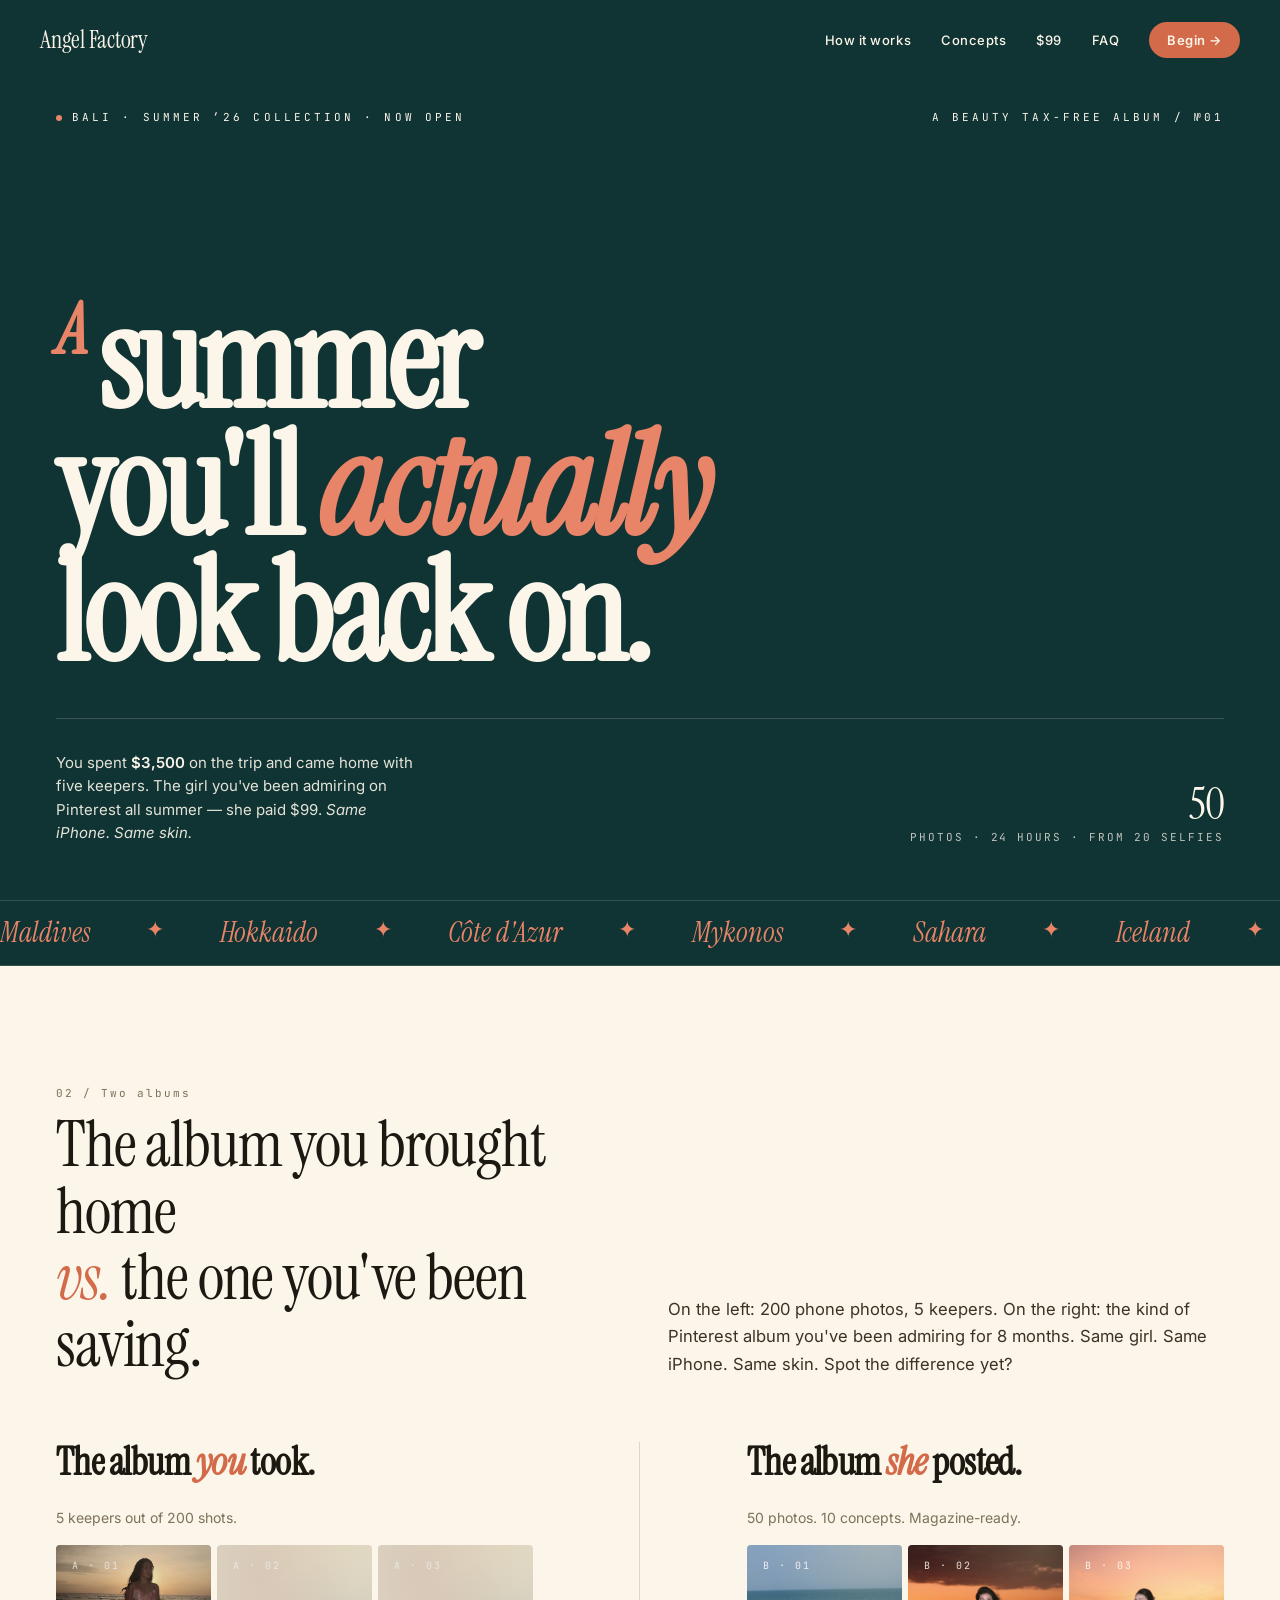
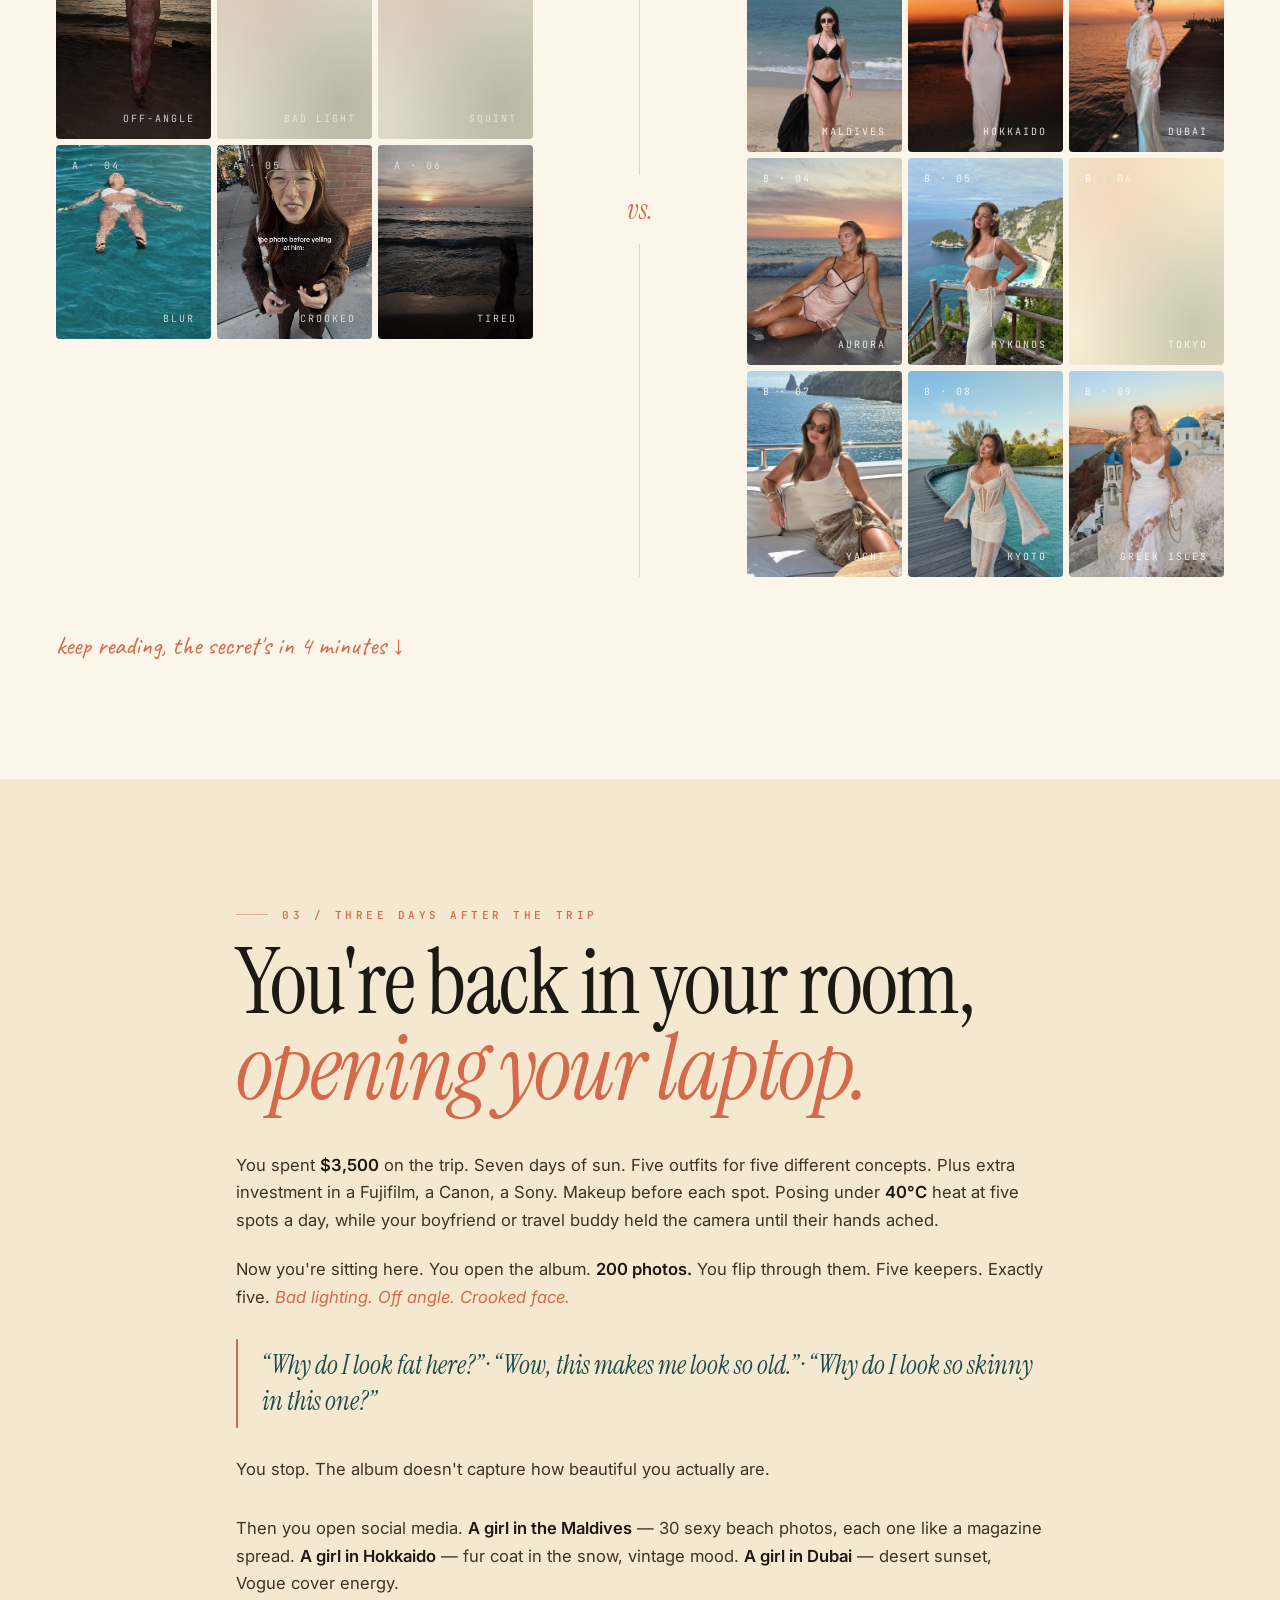
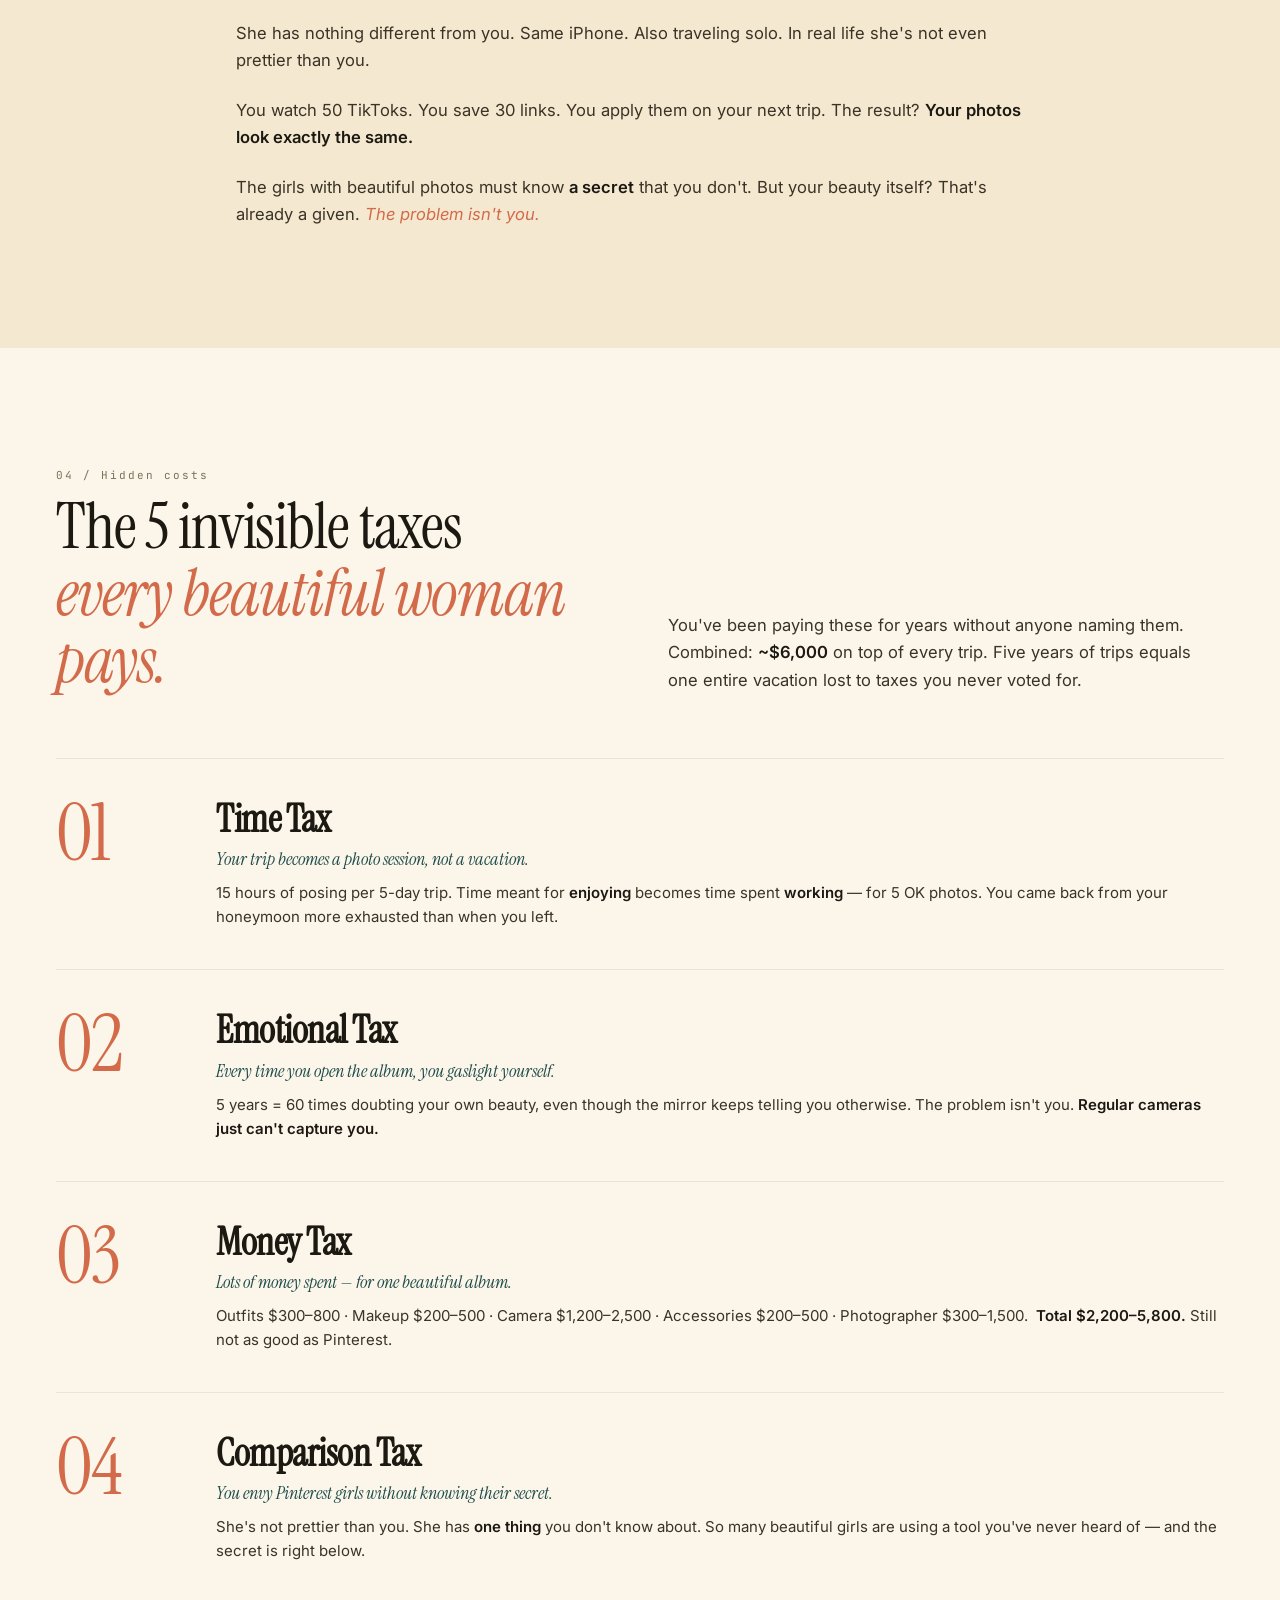
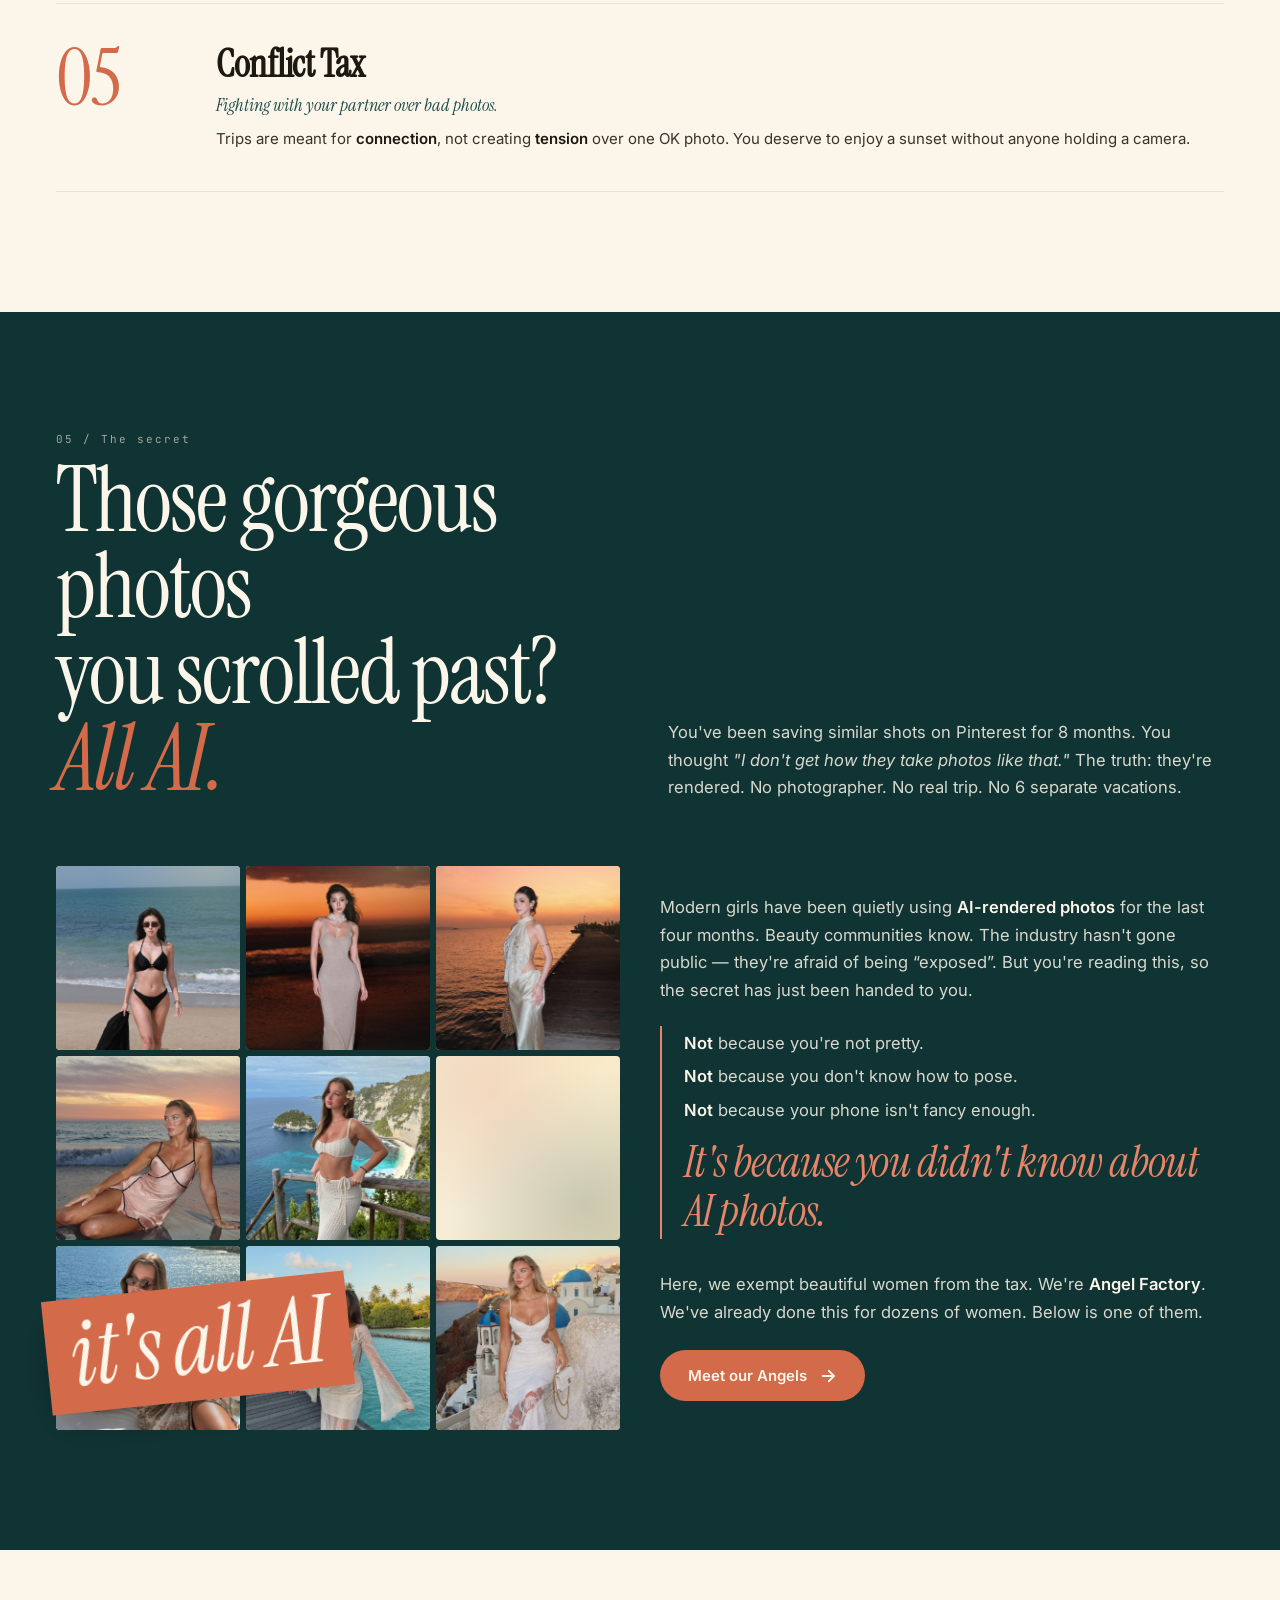
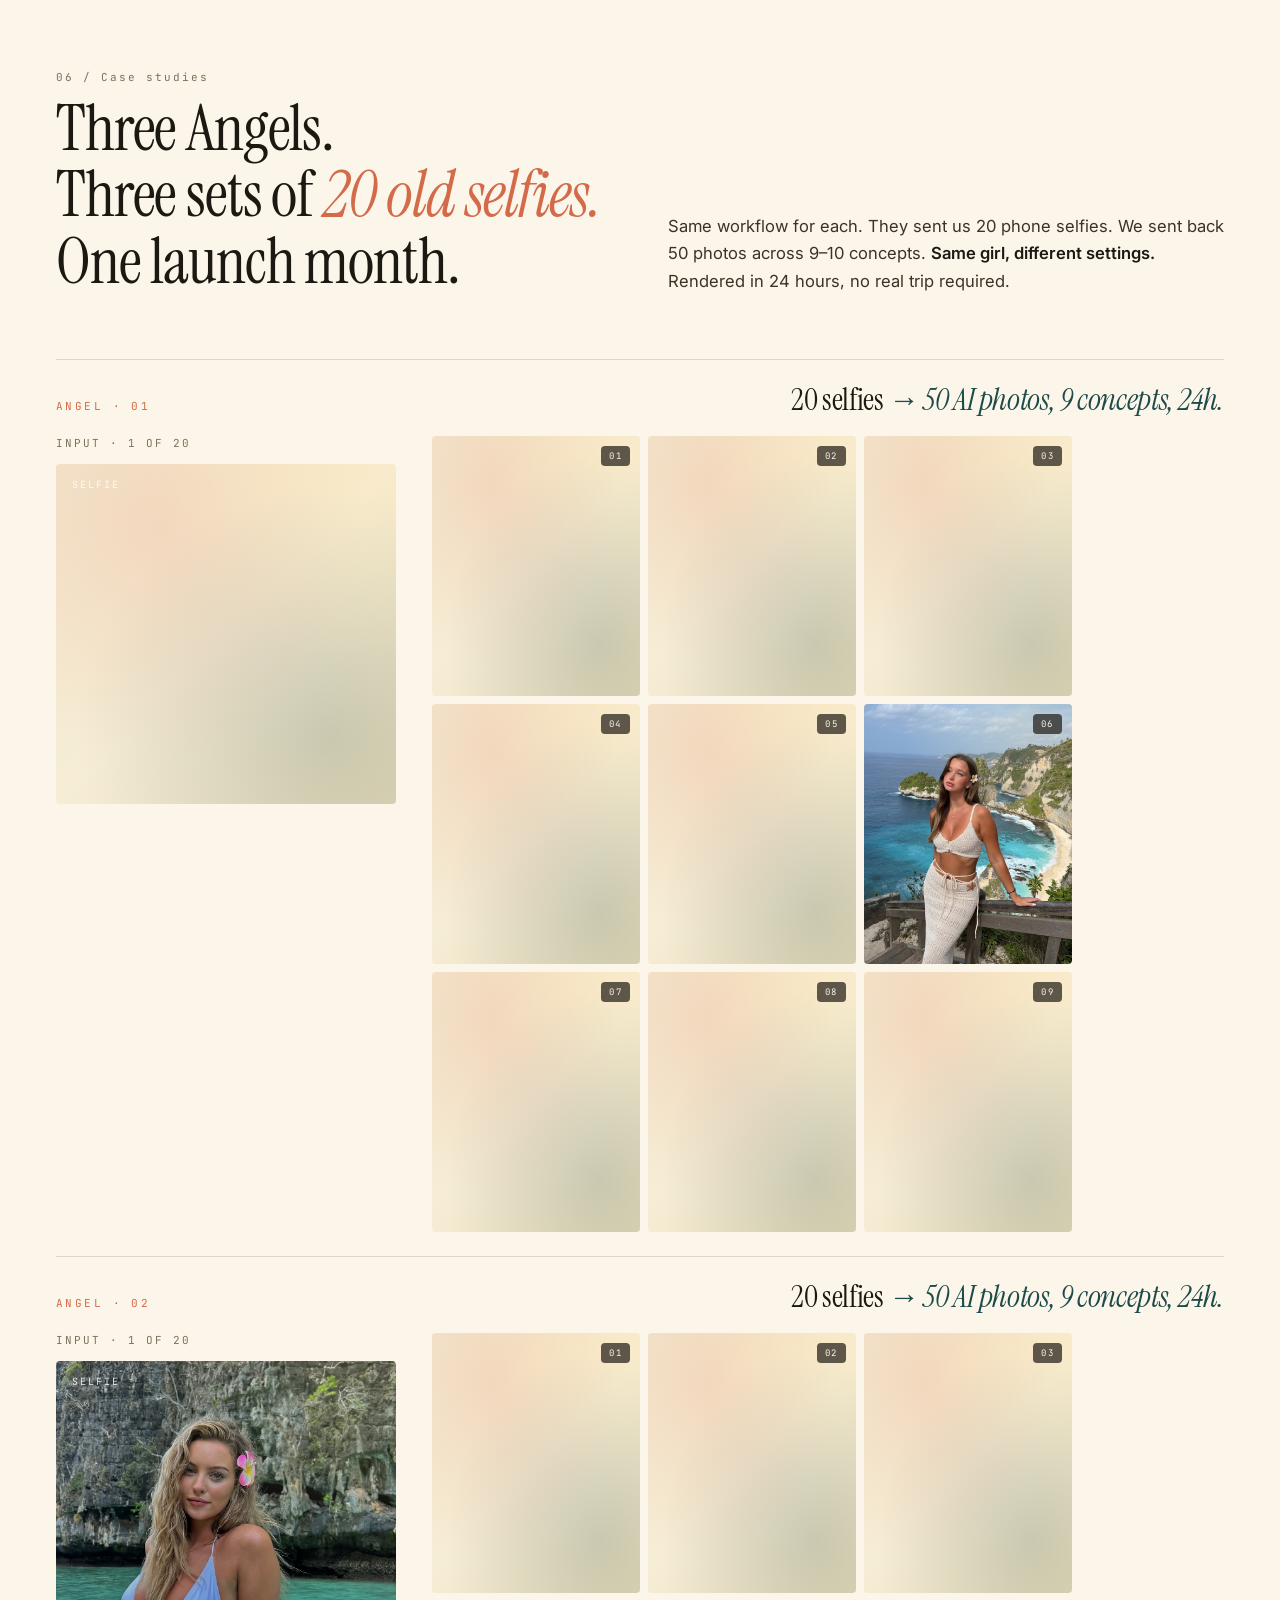
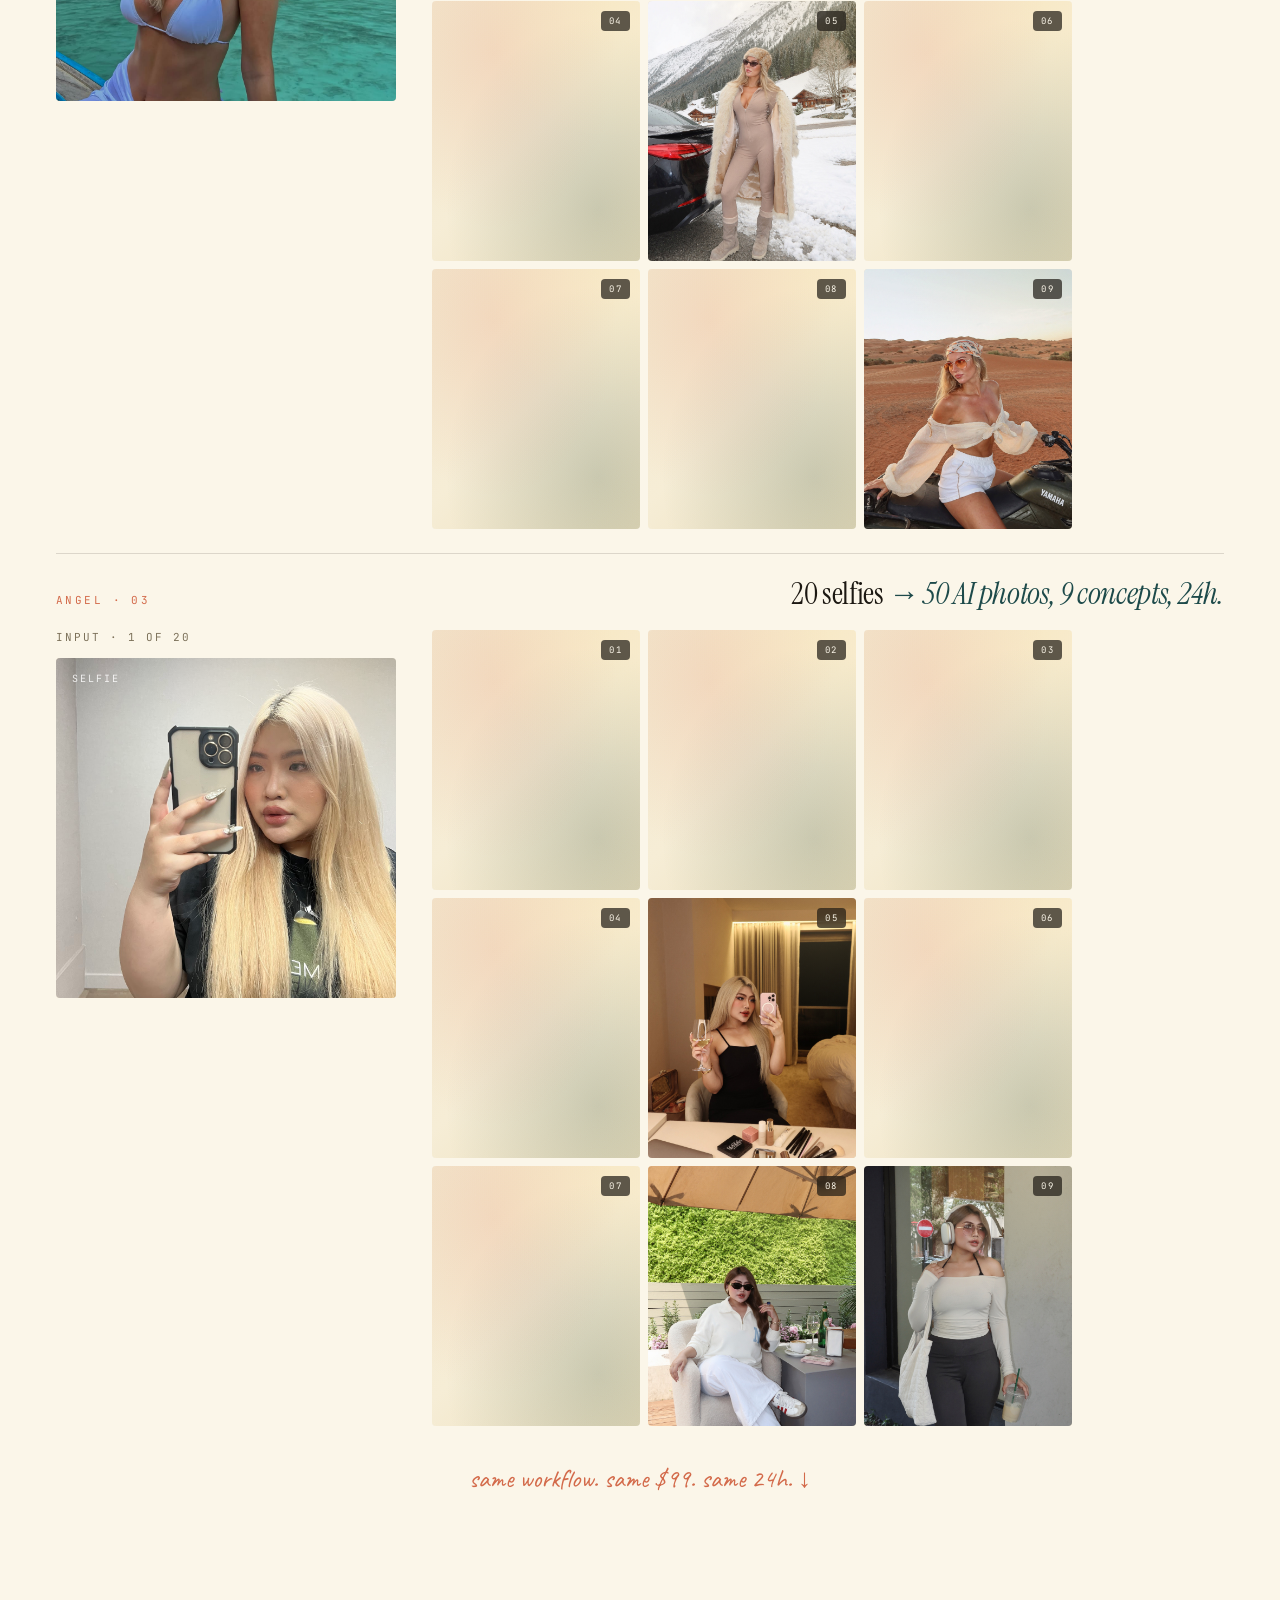
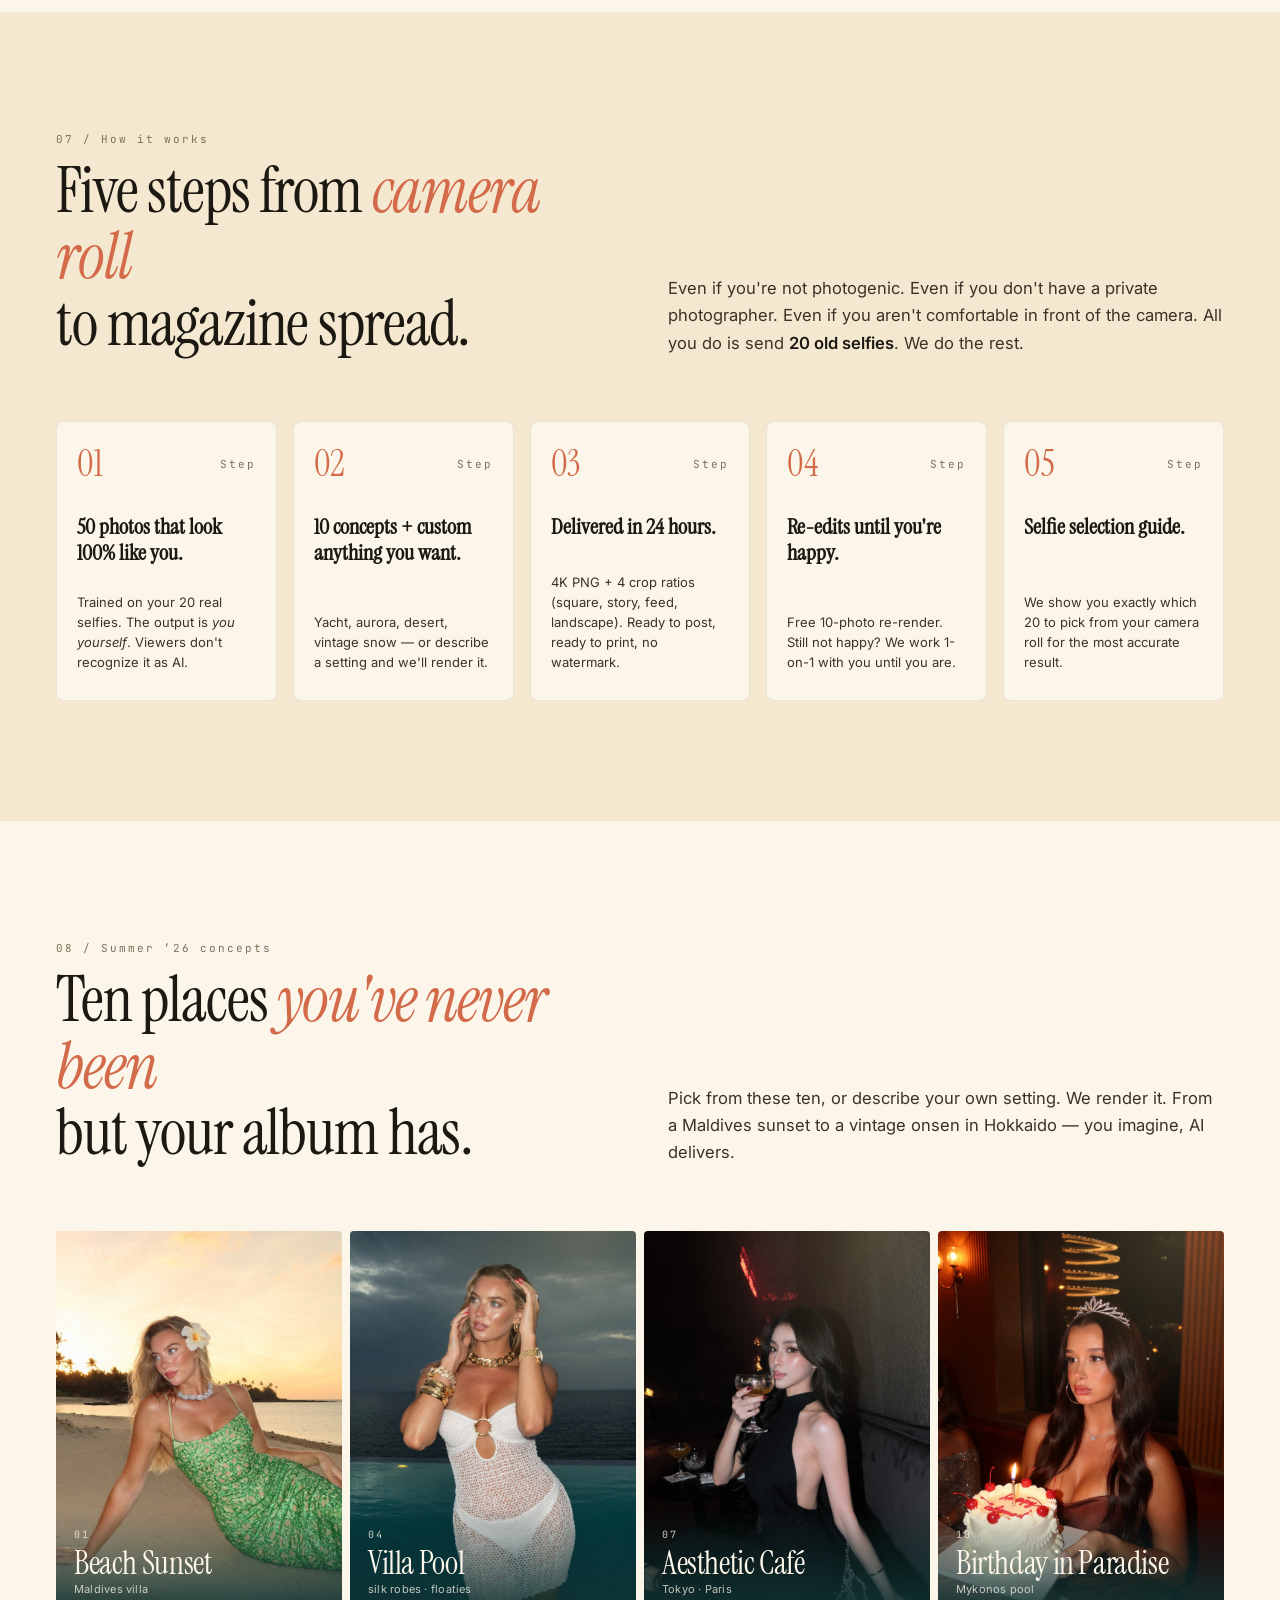
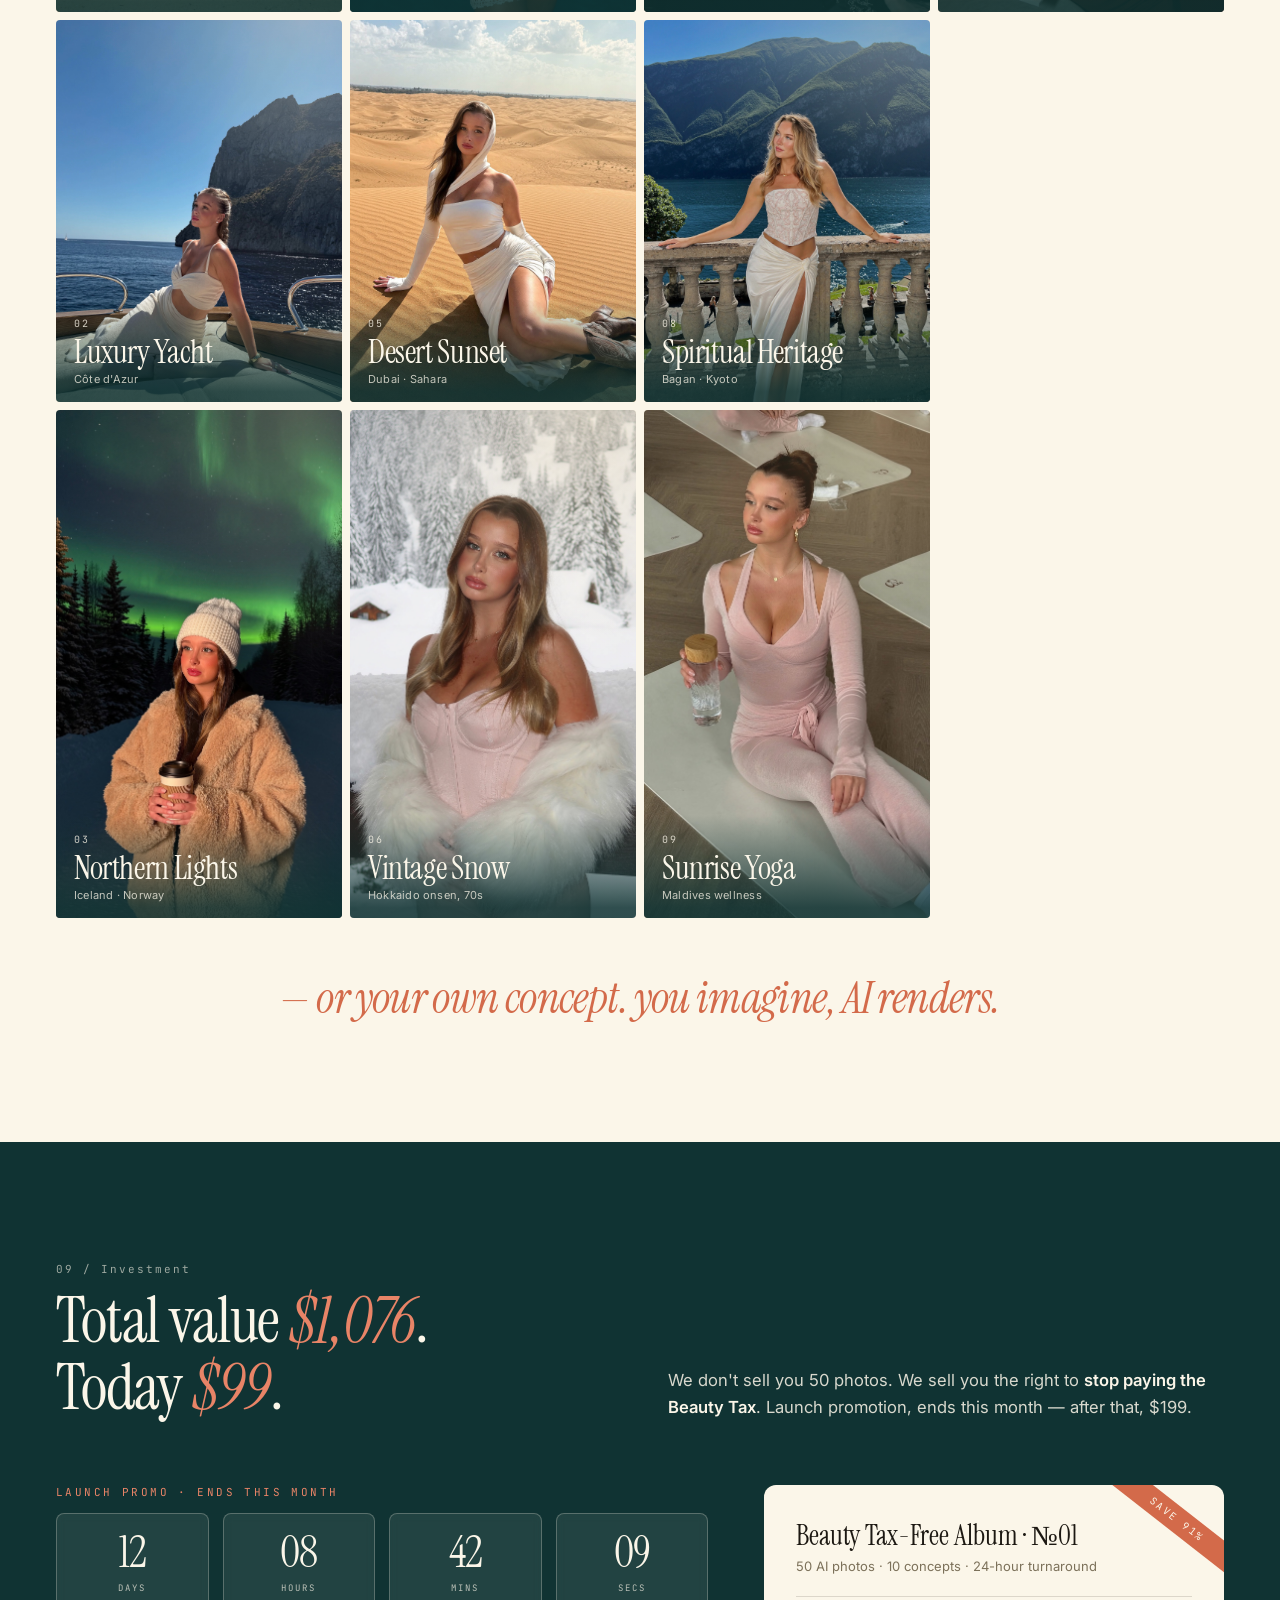
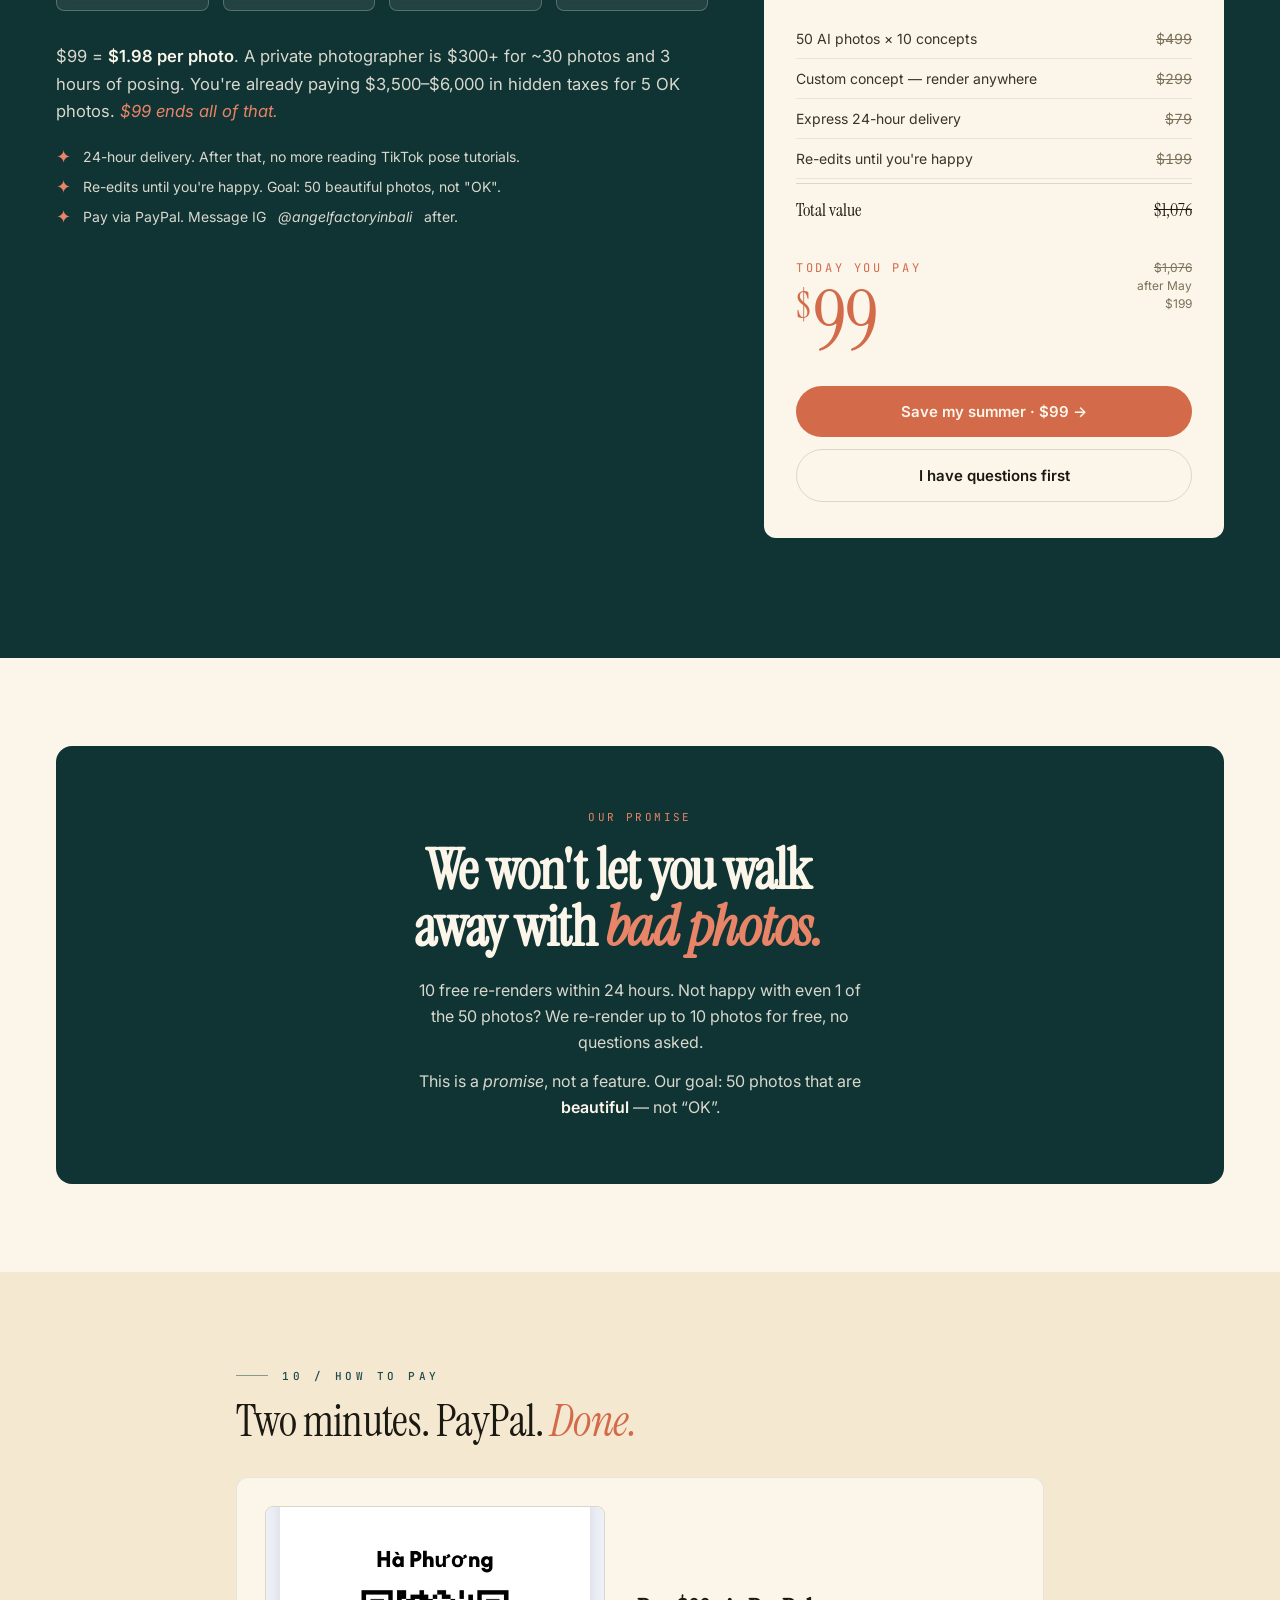
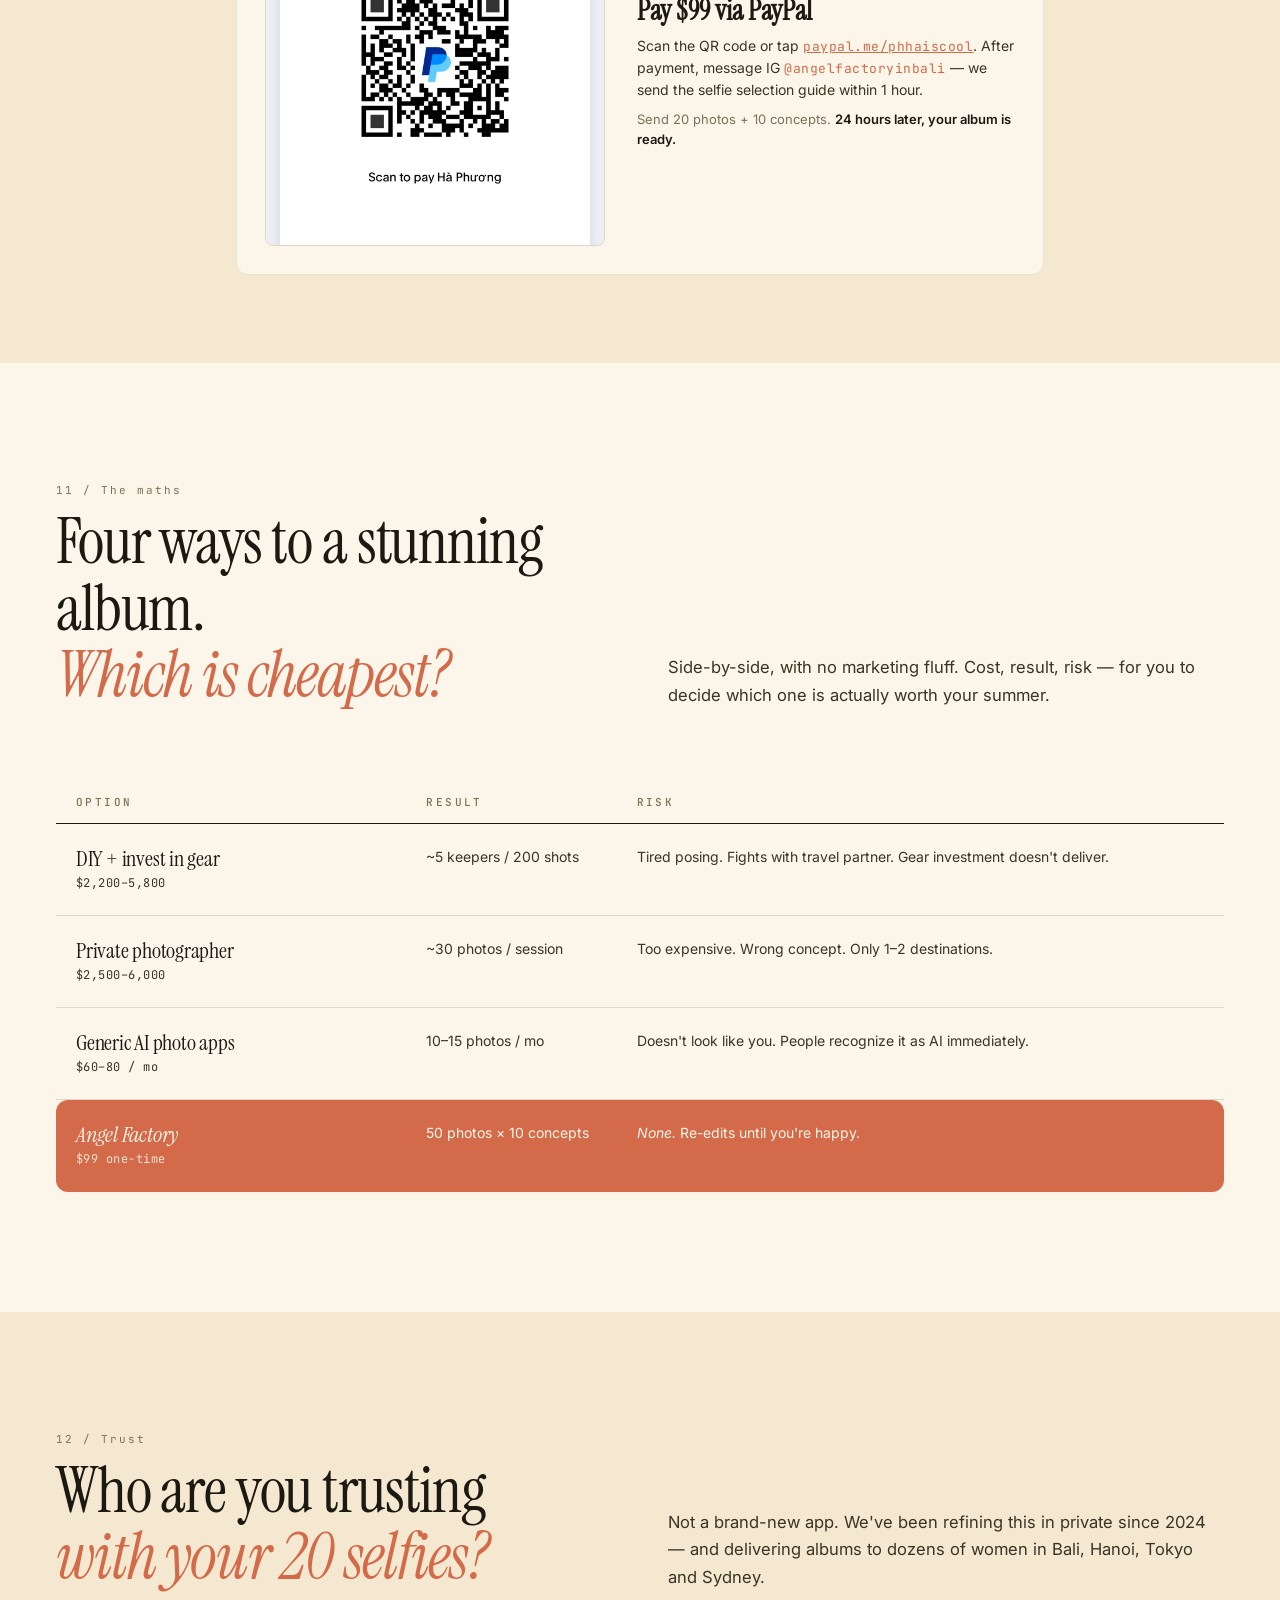
==== commit 8c343565: "Optimize: PNG to JPG (-82% size), lazy loading, remove tax photos" ====
--- a/index.html
+++ b/index.html
@@ -118,12 +118,12 @@
         <h3>The album <em class="ital">you</em> took.</h3>
         <p>5 keepers out of 200 shots.</p>
         <div class="albums-mini">
-          <div class="photo warm"><img src="assets/album-you-took-01.jpg" alt="" /><span class="photo-meta tl" style="color:#fff;opacity:0.85;">A · 01</span><span class="photo-meta br" style="color:#fff;opacity:0.85;">off-angle</span></div>
-          <div class="photo warm"><img src="assets/album-you-took-02.jpg" alt="" /><span class="photo-meta tl" style="color:#fff;opacity:0.85;">A · 02</span><span class="photo-meta br" style="color:#fff;opacity:0.85;">bad light</span></div>
-          <div class="photo warm"><img src="assets/album-you-took-03.jpg" alt="" /><span class="photo-meta tl" style="color:#fff;opacity:0.85;">A · 03</span><span class="photo-meta br" style="color:#fff;opacity:0.85;">squint</span></div>
-          <div class="photo warm"><img src="assets/album-you-took-04.jpg" alt="" /><span class="photo-meta tl" style="color:#fff;opacity:0.85;">A · 04</span><span class="photo-meta br" style="color:#fff;opacity:0.85;">blur</span></div>
-          <div class="photo warm"><img src="assets/album-you-took-05.jpg" alt="" /><span class="photo-meta tl" style="color:#fff;opacity:0.85;">A · 05</span><span class="photo-meta br" style="color:#fff;opacity:0.85;">crooked</span></div>
-          <div class="photo warm"><img src="assets/album-you-took-06.jpg" alt="" /><span class="photo-meta tl" style="color:#fff;opacity:0.85;">A · 06</span><span class="photo-meta br" style="color:#fff;opacity:0.85;">tired</span></div>
+          <div class="photo warm"><img loading="lazy" decoding="async" src="assets/album-you-took-01.jpg" alt="" /><span class="photo-meta tl" style="color:#fff;opacity:0.85;">A · 01</span><span class="photo-meta br" style="color:#fff;opacity:0.85;">off-angle</span></div>
+          <div class="photo warm"><img loading="lazy" decoding="async" src="assets/album-you-took-02.jpg" alt="" /><span class="photo-meta tl" style="color:#fff;opacity:0.85;">A · 02</span><span class="photo-meta br" style="color:#fff;opacity:0.85;">bad light</span></div>
+          <div class="photo warm"><img loading="lazy" decoding="async" src="assets/album-you-took-03.jpg" alt="" /><span class="photo-meta tl" style="color:#fff;opacity:0.85;">A · 03</span><span class="photo-meta br" style="color:#fff;opacity:0.85;">squint</span></div>
+          <div class="photo warm"><img loading="lazy" decoding="async" src="assets/album-you-took-04.jpg" alt="" /><span class="photo-meta tl" style="color:#fff;opacity:0.85;">A · 04</span><span class="photo-meta br" style="color:#fff;opacity:0.85;">blur</span></div>
+          <div class="photo warm"><img loading="lazy" decoding="async" src="assets/album-you-took-05.jpg" alt="" /><span class="photo-meta tl" style="color:#fff;opacity:0.85;">A · 05</span><span class="photo-meta br" style="color:#fff;opacity:0.85;">crooked</span></div>
+          <div class="photo warm"><img loading="lazy" decoding="async" src="assets/album-you-took-06.jpg" alt="" /><span class="photo-meta tl" style="color:#fff;opacity:0.85;">A · 06</span><span class="photo-meta br" style="color:#fff;opacity:0.85;">tired</span></div>
         </div>
       </div>
 
@@ -138,15 +138,15 @@
         <h3>The album <em class="ital">she</em> posted.</h3>
         <p>50 photos. 10 concepts. Magazine-ready.</p>
         <div class="albums-mini">
-          <div class="photo warm"><img src="assets/reveal-01.png" alt="" /><span class="photo-meta tl" style="color:#fff;opacity:0.85;">B · 01</span><span class="photo-meta br" style="color:#fff;opacity:0.85;">Maldives</span></div>
-          <div class="photo warm"><img src="assets/reveal-02.png" alt="" /><span class="photo-meta tl" style="color:#fff;opacity:0.85;">B · 02</span><span class="photo-meta br" style="color:#fff;opacity:0.85;">Hokkaido</span></div>
-          <div class="photo warm"><img src="assets/reveal-03.png" alt="" /><span class="photo-meta tl" style="color:#fff;opacity:0.85;">B · 03</span><span class="photo-meta br" style="color:#fff;opacity:0.85;">Dubai</span></div>
-          <div class="photo warm"><img src="assets/reveal-04.png" alt="" /><span class="photo-meta tl" style="color:#fff;opacity:0.85;">B · 04</span><span class="photo-meta br" style="color:#fff;opacity:0.85;">Aurora</span></div>
-          <div class="photo warm"><img src="assets/reveal-05.png" alt="" /><span class="photo-meta tl" style="color:#fff;opacity:0.85;">B · 05</span><span class="photo-meta br" style="color:#fff;opacity:0.85;">Mykonos</span></div>
-          <div class="photo warm"><img src="assets/reveal-06.png" alt="" /><span class="photo-meta tl" style="color:#fff;opacity:0.85;">B · 06</span><span class="photo-meta br" style="color:#fff;opacity:0.85;">Tokyo</span></div>
-          <div class="photo warm"><img src="assets/reveal-07.png" alt="" /><span class="photo-meta tl" style="color:#fff;opacity:0.85;">B · 07</span><span class="photo-meta br" style="color:#fff;opacity:0.85;">Yacht</span></div>
-          <div class="photo warm"><img src="assets/reveal-08.png" alt="" /><span class="photo-meta tl" style="color:#fff;opacity:0.85;">B · 08</span><span class="photo-meta br" style="color:#fff;opacity:0.85;">Kyoto</span></div>
-          <div class="photo warm"><img src="assets/reveal-09.png" alt="" /><span class="photo-meta tl" style="color:#fff;opacity:0.85;">B · 09</span><span class="photo-meta br" style="color:#fff;opacity:0.85;">Greek isles</span></div>
+          <div class="photo warm"><img loading="lazy" decoding="async" src="assets/reveal-01.jpg" alt="" /><span class="photo-meta tl" style="color:#fff;opacity:0.85;">B · 01</span><span class="photo-meta br" style="color:#fff;opacity:0.85;">Maldives</span></div>
+          <div class="photo warm"><img loading="lazy" decoding="async" src="assets/reveal-02.jpg" alt="" /><span class="photo-meta tl" style="color:#fff;opacity:0.85;">B · 02</span><span class="photo-meta br" style="color:#fff;opacity:0.85;">Hokkaido</span></div>
+          <div class="photo warm"><img loading="lazy" decoding="async" src="assets/reveal-03.jpg" alt="" /><span class="photo-meta tl" style="color:#fff;opacity:0.85;">B · 03</span><span class="photo-meta br" style="color:#fff;opacity:0.85;">Dubai</span></div>
+          <div class="photo warm"><img loading="lazy" decoding="async" src="assets/reveal-04.jpg" alt="" /><span class="photo-meta tl" style="color:#fff;opacity:0.85;">B · 04</span><span class="photo-meta br" style="color:#fff;opacity:0.85;">Aurora</span></div>
+          <div class="photo warm"><img loading="lazy" decoding="async" src="assets/reveal-05.jpg" alt="" /><span class="photo-meta tl" style="color:#fff;opacity:0.85;">B · 05</span><span class="photo-meta br" style="color:#fff;opacity:0.85;">Mykonos</span></div>
+          <div class="photo warm"><img loading="lazy" decoding="async" src="assets/reveal-06.jpg" alt="" /><span class="photo-meta tl" style="color:#fff;opacity:0.85;">B · 06</span><span class="photo-meta br" style="color:#fff;opacity:0.85;">Tokyo</span></div>
+          <div class="photo warm"><img loading="lazy" decoding="async" src="assets/reveal-07.jpg" alt="" /><span class="photo-meta tl" style="color:#fff;opacity:0.85;">B · 07</span><span class="photo-meta br" style="color:#fff;opacity:0.85;">Yacht</span></div>
+          <div class="photo warm"><img loading="lazy" decoding="async" src="assets/reveal-08.jpg" alt="" /><span class="photo-meta tl" style="color:#fff;opacity:0.85;">B · 08</span><span class="photo-meta br" style="color:#fff;opacity:0.85;">Kyoto</span></div>
+          <div class="photo warm"><img loading="lazy" decoding="async" src="assets/reveal-09.jpg" alt="" /><span class="photo-meta tl" style="color:#fff;opacity:0.85;">B · 09</span><span class="photo-meta br" style="color:#fff;opacity:0.85;">Greek isles</span></div>
         </div>
       </div>
     </div>
@@ -236,9 +236,6 @@
           <div class="tag">Your trip becomes a photo session, not a vacation.</div>
           <p class="body">15 hours of posing per 5-day trip. Time meant for <b class="strong">enjoying</b> becomes time spent <b class="strong">working</b> &mdash; for 5 OK photos. You came back from your honeymoon more exhausted than when you left.</p>
         </div>
-        <div class="tax-photo">
-          <div class="photo warm"><img src="assets/tax-01-time.jpg" alt="" /><span class="photo-meta tl" style="color:#fff;opacity:0.85;">tax · 01</span><span class="photo-meta br" style="color:#fff;opacity:0.85;">posing under 40°C</span></div>
-        </div>
       </article>
 
       <article class="tax-item">
@@ -248,9 +245,6 @@
           <div class="tag">Every time you open the album, you gaslight yourself.</div>
           <p class="body">5 years = 60 times doubting your own beauty, even though the mirror keeps telling you otherwise. The problem isn't you. <b class="strong">Regular cameras just can't capture you.</b></p>
         </div>
-        <div class="tax-photo">
-          <div class="photo warm"><img src="assets/tax-02-emotional.jpg" alt="" /><span class="photo-meta tl" style="color:#fff;opacity:0.85;">tax · 02</span><span class="photo-meta br" style="color:#fff;opacity:0.85;">album, 1 a.m.</span></div>
-        </div>
       </article>
 
       <article class="tax-item">
@@ -260,9 +254,6 @@
           <div class="tag">Lots of money spent &mdash; for one beautiful album.</div>
           <p class="body">Outfits $300&ndash;800 &middot; Makeup $200&ndash;500 &middot; Camera $1,200&ndash;2,500 &middot; Accessories $200&ndash;500 &middot; Photographer $300&ndash;1,500.&nbsp; <b class="strong">Total $2,200&ndash;5,800.</b> Still not as good as Pinterest.</p>
         </div>
-        <div class="tax-photo">
-          <div class="photo warm"><img src="assets/tax-03-money.jpg" alt="" /><span class="photo-meta tl" style="color:#fff;opacity:0.85;">tax · 03</span><span class="photo-meta br" style="color:#fff;opacity:0.85;">receipts</span></div>
-        </div>
       </article>
 
       <article class="tax-item">
@@ -272,9 +263,6 @@
           <div class="tag">You envy Pinterest girls without knowing their secret.</div>
           <p class="body">She's not prettier than you. She has <b class="strong">one thing</b> you don't know about. So many beautiful girls are using a tool you've never heard of &mdash; and the secret is right below.</p>
         </div>
-        <div class="tax-photo">
-          <div class="photo warm"><img src="assets/tax-04-comparison.png" alt="" /><span class="photo-meta tl" style="color:#fff;opacity:0.85;">tax · 04</span><span class="photo-meta br" style="color:#fff;opacity:0.85;">scrolling Pinterest</span></div>
-        </div>
       </article>
 
       <article class="tax-item">
@@ -283,9 +271,6 @@
           <h4>Conflict Tax</h4>
           <div class="tag">Fighting with your partner over bad photos.</div>
           <p class="body">Trips are meant for <b class="strong">connection</b>, not creating <b class="strong">tension</b> over one OK photo. You deserve to enjoy a sunset without anyone holding a camera.</p>
-        </div>
-        <div class="tax-photo">
-          <div class="photo warm"><img src="assets/tax-05-conflict.jpg" alt="" /><span class="photo-meta tl" style="color:#fff;opacity:0.85;">tax · 05</span><span class="photo-meta br" style="color:#fff;opacity:0.85;">tension on a beach</span></div>
         </div>
       </article>
     </div>
@@ -316,15 +301,15 @@
     <div class="reveal-grid">
       <div style="position: relative;">
         <div class="reveal-9">
-          <div class="photo warm"><img src="assets/reveal-01.png" alt="" /></div>
-          <div class="photo warm"><img src="assets/reveal-02.png" alt="" /></div>
-          <div class="photo warm"><img src="assets/reveal-03.png" alt="" /></div>
-          <div class="photo warm"><img src="assets/reveal-04.png" alt="" /></div>
-          <div class="photo warm"><img src="assets/reveal-05.png" alt="" /></div>
-          <div class="photo warm"><img src="assets/reveal-06.png" alt="" /></div>
-          <div class="photo warm"><img src="assets/reveal-07.png" alt="" /></div>
-          <div class="photo warm"><img src="assets/reveal-08.png" alt="" /></div>
-          <div class="photo warm"><img src="assets/reveal-09.png" alt="" /></div>
+          <div class="photo warm"><img loading="lazy" decoding="async" src="assets/reveal-01.jpg" alt="" /></div>
+          <div class="photo warm"><img loading="lazy" decoding="async" src="assets/reveal-02.jpg" alt="" /></div>
+          <div class="photo warm"><img loading="lazy" decoding="async" src="assets/reveal-03.jpg" alt="" /></div>
+          <div class="photo warm"><img loading="lazy" decoding="async" src="assets/reveal-04.jpg" alt="" /></div>
+          <div class="photo warm"><img loading="lazy" decoding="async" src="assets/reveal-05.jpg" alt="" /></div>
+          <div class="photo warm"><img loading="lazy" decoding="async" src="assets/reveal-06.jpg" alt="" /></div>
+          <div class="photo warm"><img loading="lazy" decoding="async" src="assets/reveal-07.jpg" alt="" /></div>
+          <div class="photo warm"><img loading="lazy" decoding="async" src="assets/reveal-08.jpg" alt="" /></div>
+          <div class="photo warm"><img loading="lazy" decoding="async" src="assets/reveal-09.jpg" alt="" /></div>
         </div>
         <div class="reveal-stamp">it's all AI</div>
       </div>
@@ -387,18 +372,18 @@
         <div class="angel-grid">
           <aside class="angel-input">
             <div class="label">Input · 1 of 20</div>
-            <div class="photo warm"><img src="assets/angel01-selfie.jpg" alt="" /><span class="photo-meta tl" style="color:#fff;opacity:0.85;">selfie</span></div>
+            <div class="photo warm"><img loading="lazy" decoding="async" src="assets/angel01-selfie.jpg" alt="" /><span class="photo-meta tl" style="color:#fff;opacity:0.85;">selfie</span></div>
           </aside>
           <div class="angel-output">
-            <div class="photo warm"><img src="assets/angel01-out-01.png" alt="" /><span class="badge">01</span></div>
-            <div class="photo warm"><img src="assets/angel01-out-02.png" alt="" /><span class="badge">02</span></div>
-            <div class="photo warm"><img src="assets/angel01-out-03.png" alt="" /><span class="badge">03</span></div>
-            <div class="photo warm"><img src="assets/angel01-out-04.png" alt="" /><span class="badge">04</span></div>
-            <div class="photo warm"><img src="assets/angel01-out-05.png" alt="" /><span class="badge">05</span></div>
-            <div class="photo warm"><img src="assets/angel01-out-06.png" alt="" /><span class="badge">06</span></div>
-            <div class="photo warm"><img src="assets/angel01-out-07.png" alt="" /><span class="badge">07</span></div>
-            <div class="photo warm"><img src="assets/angel01-out-08.png" alt="" /><span class="badge">08</span></div>
-            <div class="photo warm"><img src="assets/angel01-out-09.png" alt="" /><span class="badge">09</span></div>
+            <div class="photo warm"><img loading="lazy" decoding="async" src="assets/angel01-out-01.jpg" alt="" /><span class="badge">01</span></div>
+            <div class="photo warm"><img loading="lazy" decoding="async" src="assets/angel01-out-02.jpg" alt="" /><span class="badge">02</span></div>
+            <div class="photo warm"><img loading="lazy" decoding="async" src="assets/angel01-out-03.jpg" alt="" /><span class="badge">03</span></div>
+            <div class="photo warm"><img loading="lazy" decoding="async" src="assets/angel01-out-04.jpg" alt="" /><span class="badge">04</span></div>
+            <div class="photo warm"><img loading="lazy" decoding="async" src="assets/angel01-out-05.jpg" alt="" /><span class="badge">05</span></div>
+            <div class="photo warm"><img loading="lazy" decoding="async" src="assets/angel01-out-06.jpg" alt="" /><span class="badge">06</span></div>
+            <div class="photo warm"><img loading="lazy" decoding="async" src="assets/angel01-out-07.jpg" alt="" /><span class="badge">07</span></div>
+            <div class="photo warm"><img loading="lazy" decoding="async" src="assets/angel01-out-08.jpg" alt="" /><span class="badge">08</span></div>
+            <div class="photo warm"><img loading="lazy" decoding="async" src="assets/angel01-out-09.jpg" alt="" /><span class="badge">09</span></div>
           </div>
         </div>
       </article>
@@ -412,18 +397,18 @@
         <div class="angel-grid">
           <aside class="angel-input">
             <div class="label">Input · 1 of 20</div>
-            <div class="photo warm"><img src="assets/angel02-selfie.jpg" alt="" /><span class="photo-meta tl" style="color:#fff;opacity:0.85;">selfie</span></div>
+            <div class="photo warm"><img loading="lazy" decoding="async" src="assets/angel02-selfie.jpg" alt="" /><span class="photo-meta tl" style="color:#fff;opacity:0.85;">selfie</span></div>
           </aside>
           <div class="angel-output">
-            <div class="photo warm"><img src="assets/angel02-out-01.png" alt="" /><span class="badge">01</span></div>
-            <div class="photo warm"><img src="assets/angel02-out-02.png" alt="" /><span class="badge">02</span></div>
-            <div class="photo warm"><img src="assets/angel02-out-03.png" alt="" /><span class="badge">03</span></div>
-            <div class="photo warm"><img src="assets/angel02-out-04.png" alt="" /><span class="badge">04</span></div>
-            <div class="photo warm"><img src="assets/angel02-out-05.png" alt="" /><span class="badge">05</span></div>
-            <div class="photo warm"><img src="assets/angel02-out-06.png" alt="" /><span class="badge">06</span></div>
-            <div class="photo warm"><img src="assets/angel02-out-07.png" alt="" /><span class="badge">07</span></div>
-            <div class="photo warm"><img src="assets/angel02-out-08.png" alt="" /><span class="badge">08</span></div>
-            <div class="photo warm"><img src="assets/angel02-out-09.png" alt="" /><span class="badge">09</span></div>
+            <div class="photo warm"><img loading="lazy" decoding="async" src="assets/angel02-out-01.jpg" alt="" /><span class="badge">01</span></div>
+            <div class="photo warm"><img loading="lazy" decoding="async" src="assets/angel02-out-02.jpg" alt="" /><span class="badge">02</span></div>
+            <div class="photo warm"><img loading="lazy" decoding="async" src="assets/angel02-out-03.jpg" alt="" /><span class="badge">03</span></div>
+            <div class="photo warm"><img loading="lazy" decoding="async" src="assets/angel02-out-04.jpg" alt="" /><span class="badge">04</span></div>
+            <div class="photo warm"><img loading="lazy" decoding="async" src="assets/angel02-out-05.jpg" alt="" /><span class="badge">05</span></div>
+            <div class="photo warm"><img loading="lazy" decoding="async" src="assets/angel02-out-06.jpg" alt="" /><span class="badge">06</span></div>
+            <div class="photo warm"><img loading="lazy" decoding="async" src="assets/angel02-out-07.jpg" alt="" /><span class="badge">07</span></div>
+            <div class="photo warm"><img loading="lazy" decoding="async" src="assets/angel02-out-08.jpg" alt="" /><span class="badge">08</span></div>
+            <div class="photo warm"><img loading="lazy" decoding="async" src="assets/angel02-out-09.jpg" alt="" /><span class="badge">09</span></div>
           </div>
         </div>
       </article>
@@ -437,18 +422,18 @@
         <div class="angel-grid">
           <aside class="angel-input">
             <div class="label">Input · 1 of 20</div>
-            <div class="photo warm"><img src="assets/angel03-selfie.jpg" alt="" /><span class="photo-meta tl" style="color:#fff;opacity:0.85;">selfie</span></div>
+            <div class="photo warm"><img loading="lazy" decoding="async" src="assets/angel03-selfie.jpg" alt="" /><span class="photo-meta tl" style="color:#fff;opacity:0.85;">selfie</span></div>
           </aside>
           <div class="angel-output">
-            <div class="photo warm"><img src="assets/angel03-out-01.png" alt="" /><span class="badge">01</span></div>
-            <div class="photo warm"><img src="assets/angel03-out-02.png" alt="" /><span class="badge">02</span></div>
-            <div class="photo warm"><img src="assets/angel03-out-03.png" alt="" /><span class="badge">03</span></div>
-            <div class="photo warm"><img src="assets/angel03-out-04.png" alt="" /><span class="badge">04</span></div>
-            <div class="photo warm"><img src="assets/angel03-out-05.png" alt="" /><span class="badge">05</span></div>
-            <div class="photo warm"><img src="assets/angel03-out-06.png" alt="" /><span class="badge">06</span></div>
-            <div class="photo warm"><img src="assets/angel03-out-07.png" alt="" /><span class="badge">07</span></div>
-            <div class="photo warm"><img src="assets/angel03-out-08.png" alt="" /><span class="badge">08</span></div>
-            <div class="photo warm"><img src="assets/angel03-out-09.png" alt="" /><span class="badge">09</span></div>
+            <div class="photo warm"><img loading="lazy" decoding="async" src="assets/angel03-out-01.jpg" alt="" /><span class="badge">01</span></div>
+            <div class="photo warm"><img loading="lazy" decoding="async" src="assets/angel03-out-02.jpg" alt="" /><span class="badge">02</span></div>
+            <div class="photo warm"><img loading="lazy" decoding="async" src="assets/angel03-out-03.jpg" alt="" /><span class="badge">03</span></div>
+            <div class="photo warm"><img loading="lazy" decoding="async" src="assets/angel03-out-04.jpg" alt="" /><span class="badge">04</span></div>
+            <div class="photo warm"><img loading="lazy" decoding="async" src="assets/angel03-out-05.jpg" alt="" /><span class="badge">05</span></div>
+            <div class="photo warm"><img loading="lazy" decoding="async" src="assets/angel03-out-06.jpg" alt="" /><span class="badge">06</span></div>
+            <div class="photo warm"><img loading="lazy" decoding="async" src="assets/angel03-out-07.jpg" alt="" /><span class="badge">07</span></div>
+            <div class="photo warm"><img loading="lazy" decoding="async" src="assets/angel03-out-08.jpg" alt="" /><span class="badge">08</span></div>
+            <div class="photo warm"><img loading="lazy" decoding="async" src="assets/angel03-out-09.jpg" alt="" /><span class="badge">09</span></div>
           </div>
         </div>
       </article>
@@ -531,43 +516,43 @@
 
     <div class="concepts-band">
       <div class="concept-tile r-3-4">
-        <div class="photo warm"><img src="assets/concept-04.png" alt="" /><span class="photo-meta tl" style="color:var(--cream);">feature</span></div>
+        <div class="photo warm"><img loading="lazy" decoding="async" src="assets/concept-04.jpg" alt="" /><span class="photo-meta tl" style="color:var(--cream);">feature</span></div>
         <div class="label-box"><div class="num">01</div><div class="name">Beach Sunset</div><div class="place">Maldives villa</div></div>
       </div>
       <div class="concept-tile r-3-4">
-        <div class="photo warm"><img src="assets/concept-03.png" alt="" /></div>
+        <div class="photo warm"><img loading="lazy" decoding="async" src="assets/concept-03.jpg" alt="" /></div>
         <div class="label-box"><div class="num">02</div><div class="name">Luxury Yacht</div><div class="place">Côte d'Azur</div></div>
       </div>
       <div class="concept-tile r-9-16">
-        <div class="photo warm"><img src="assets/concept-09.png" alt="" /></div>
+        <div class="photo warm"><img loading="lazy" decoding="async" src="assets/concept-09.jpg" alt="" /></div>
         <div class="label-box"><div class="num">03</div><div class="name">Northern Lights</div><div class="place">Iceland · Norway</div></div>
       </div>
       <div class="concept-tile r-3-4">
-        <div class="photo warm"><img src="assets/concept-06.png" alt="" /></div>
+        <div class="photo warm"><img loading="lazy" decoding="async" src="assets/concept-06.jpg" alt="" /></div>
         <div class="label-box"><div class="num">04</div><div class="name">Villa Pool</div><div class="place">silk robes · floaties</div></div>
       </div>
       <div class="concept-tile r-3-4">
-        <div class="photo warm"><img src="assets/concept-07.png" alt="" /></div>
+        <div class="photo warm"><img loading="lazy" decoding="async" src="assets/concept-07.jpg" alt="" /></div>
         <div class="label-box"><div class="num">05</div><div class="name">Desert Sunset</div><div class="place">Dubai · Sahara</div></div>
       </div>
       <div class="concept-tile r-9-16">
-        <div class="photo warm"><img src="assets/concept-08.png" alt="" /></div>
+        <div class="photo warm"><img loading="lazy" decoding="async" src="assets/concept-08.jpg" alt="" /></div>
         <div class="label-box"><div class="num">06</div><div class="name">Vintage Snow</div><div class="place">Hokkaido onsen, 70s</div></div>
       </div>
       <div class="concept-tile r-3-4">
-        <div class="photo warm"><img src="assets/concept-01.png" alt="" /></div>
+        <div class="photo warm"><img loading="lazy" decoding="async" src="assets/concept-01.jpg" alt="" /></div>
         <div class="label-box"><div class="num">07</div><div class="name">Aesthetic Café</div><div class="place">Tokyo · Paris</div></div>
       </div>
       <div class="concept-tile r-3-4">
-        <div class="photo warm"><img src="assets/concept-02.png" alt="" /></div>
+        <div class="photo warm"><img loading="lazy" decoding="async" src="assets/concept-02.jpg" alt="" /></div>
         <div class="label-box"><div class="num">08</div><div class="name">Spiritual Heritage</div><div class="place">Bagan · Kyoto</div></div>
       </div>
       <div class="concept-tile r-9-16">
-        <div class="photo warm"><img src="assets/concept-05.png" alt="" /></div>
+        <div class="photo warm"><img loading="lazy" decoding="async" src="assets/concept-05.jpg" alt="" /></div>
         <div class="label-box"><div class="num">09</div><div class="name">Sunrise Yoga</div><div class="place">Maldives wellness</div></div>
       </div>
       <div class="concept-tile r-3-4">
-        <div class="photo warm"><img src="assets/concept-10.png" alt="" /></div>
+        <div class="photo warm"><img loading="lazy" decoding="async" src="assets/concept-10.jpg" alt="" /></div>
         <div class="label-box"><div class="num">10</div><div class="name">Birthday in Paradise</div><div class="place">Mykonos pool</div></div>
       </div>
     </div>
@@ -690,7 +675,7 @@
     </h2>
 
     <div class="pay-row">
-      <a href="https://www.paypal.me/phhaiscool" target="_blank" rel="noopener" class="qr" style="background:none; padding:0; overflow:hidden; text-decoration:none;"><img src="assets/qr-paypal.jpg" alt="PayPal QR" style="width:100%; height:100%; object-fit:cover; border-radius:7px;" /></a>
+      <a href="https://www.paypal.me/phhaiscool" target="_blank" rel="noopener" class="qr" style="background:none; padding:0; overflow:hidden; text-decoration:none;"><img loading="lazy" decoding="async" src="assets/qr-paypal.jpg" alt="PayPal QR" style="width:100%; height:100%; object-fit:cover; border-radius:7px;" /></a>
       <div class="info">
         <h4>Pay $99 via PayPal</h4>
         <p>Scan the QR code or tap <a class="ig" href="https://www.paypal.me/phhaiscool" target="_blank" rel="noopener" style="text-decoration:underline;">paypal.me/phhaiscool</a>. After payment, message IG <span class="ig">@angelfactoryinbali</span> &mdash; we send the selfie selection guide within 1 hour.</p>
--- a/summer.css
+++ b/summer.css
@@ -478,7 +478,7 @@
 }
 .tax-item {
   display: grid;
-  grid-template-columns: 120px 1fr 220px;
+  grid-template-columns: 120px 1fr;
   gap: 40px;
   padding: 40px 0;
   border-top: 1px solid var(--rule-soft);
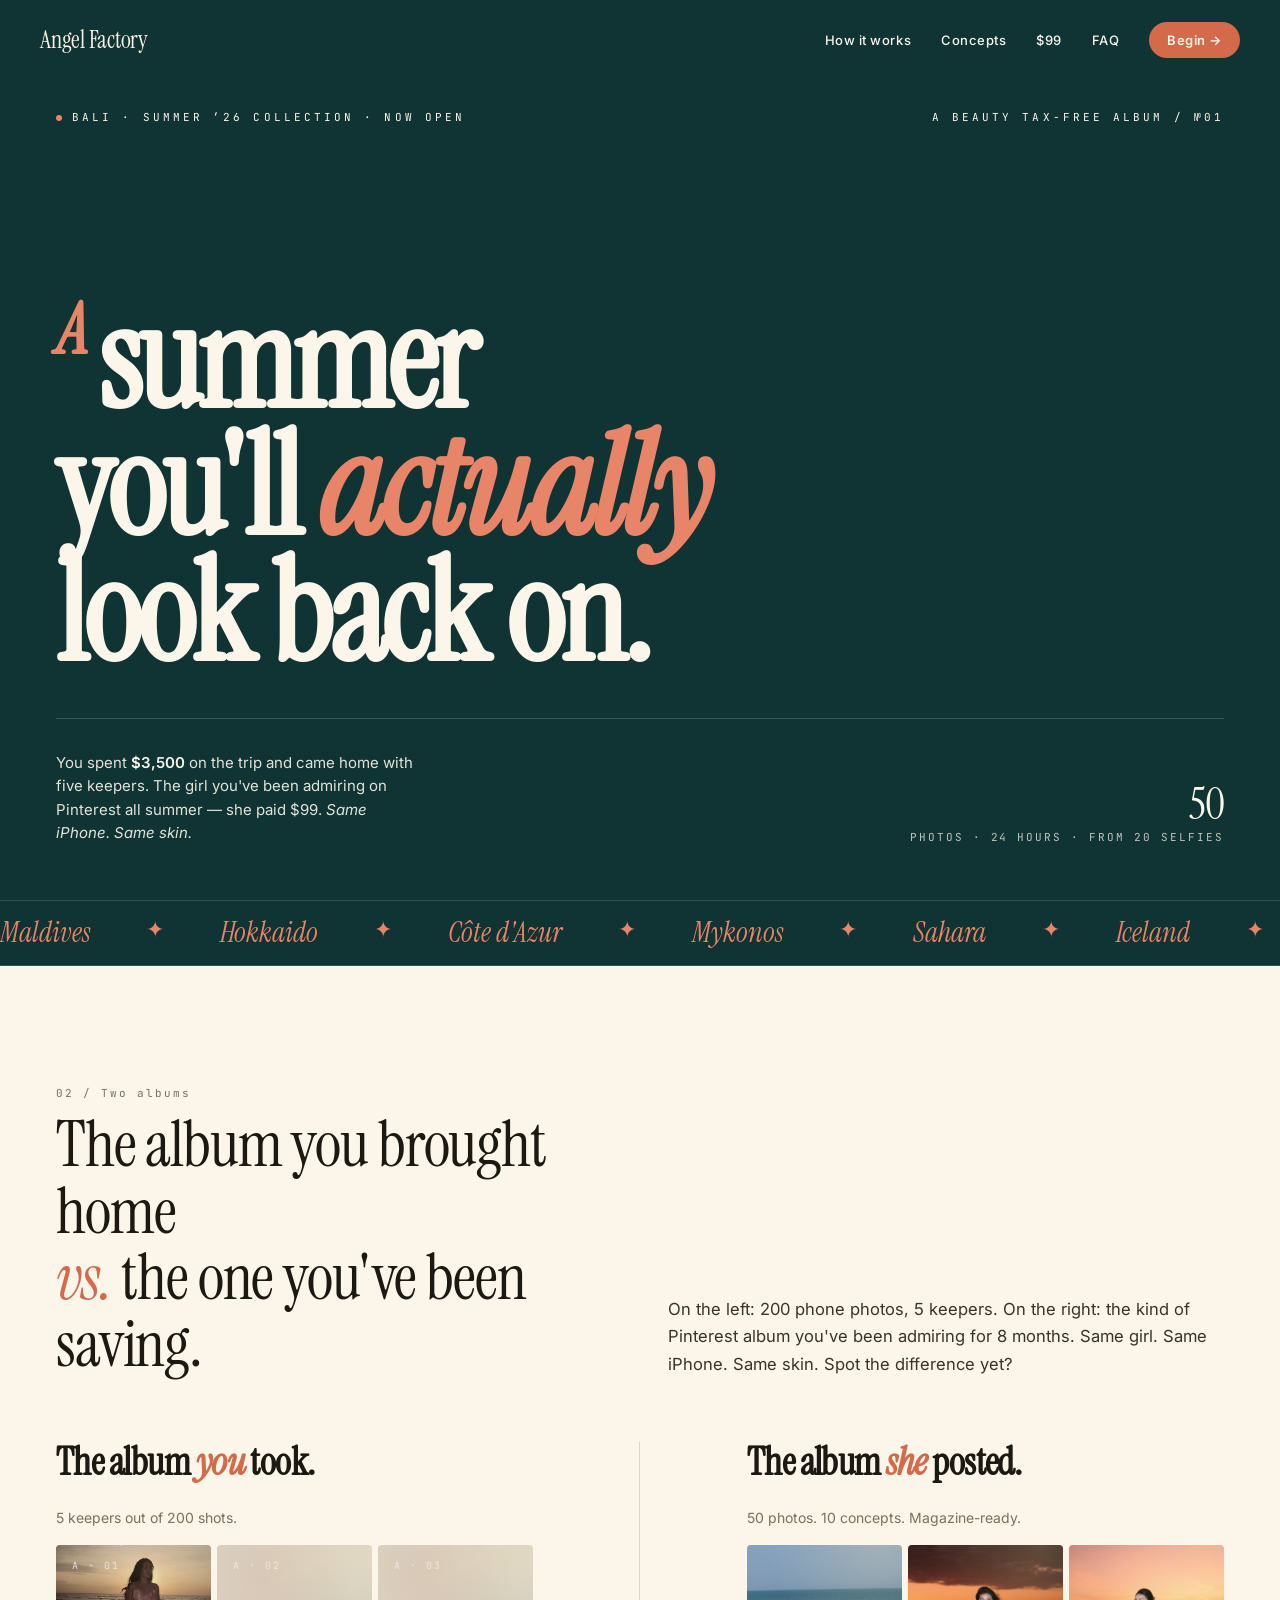
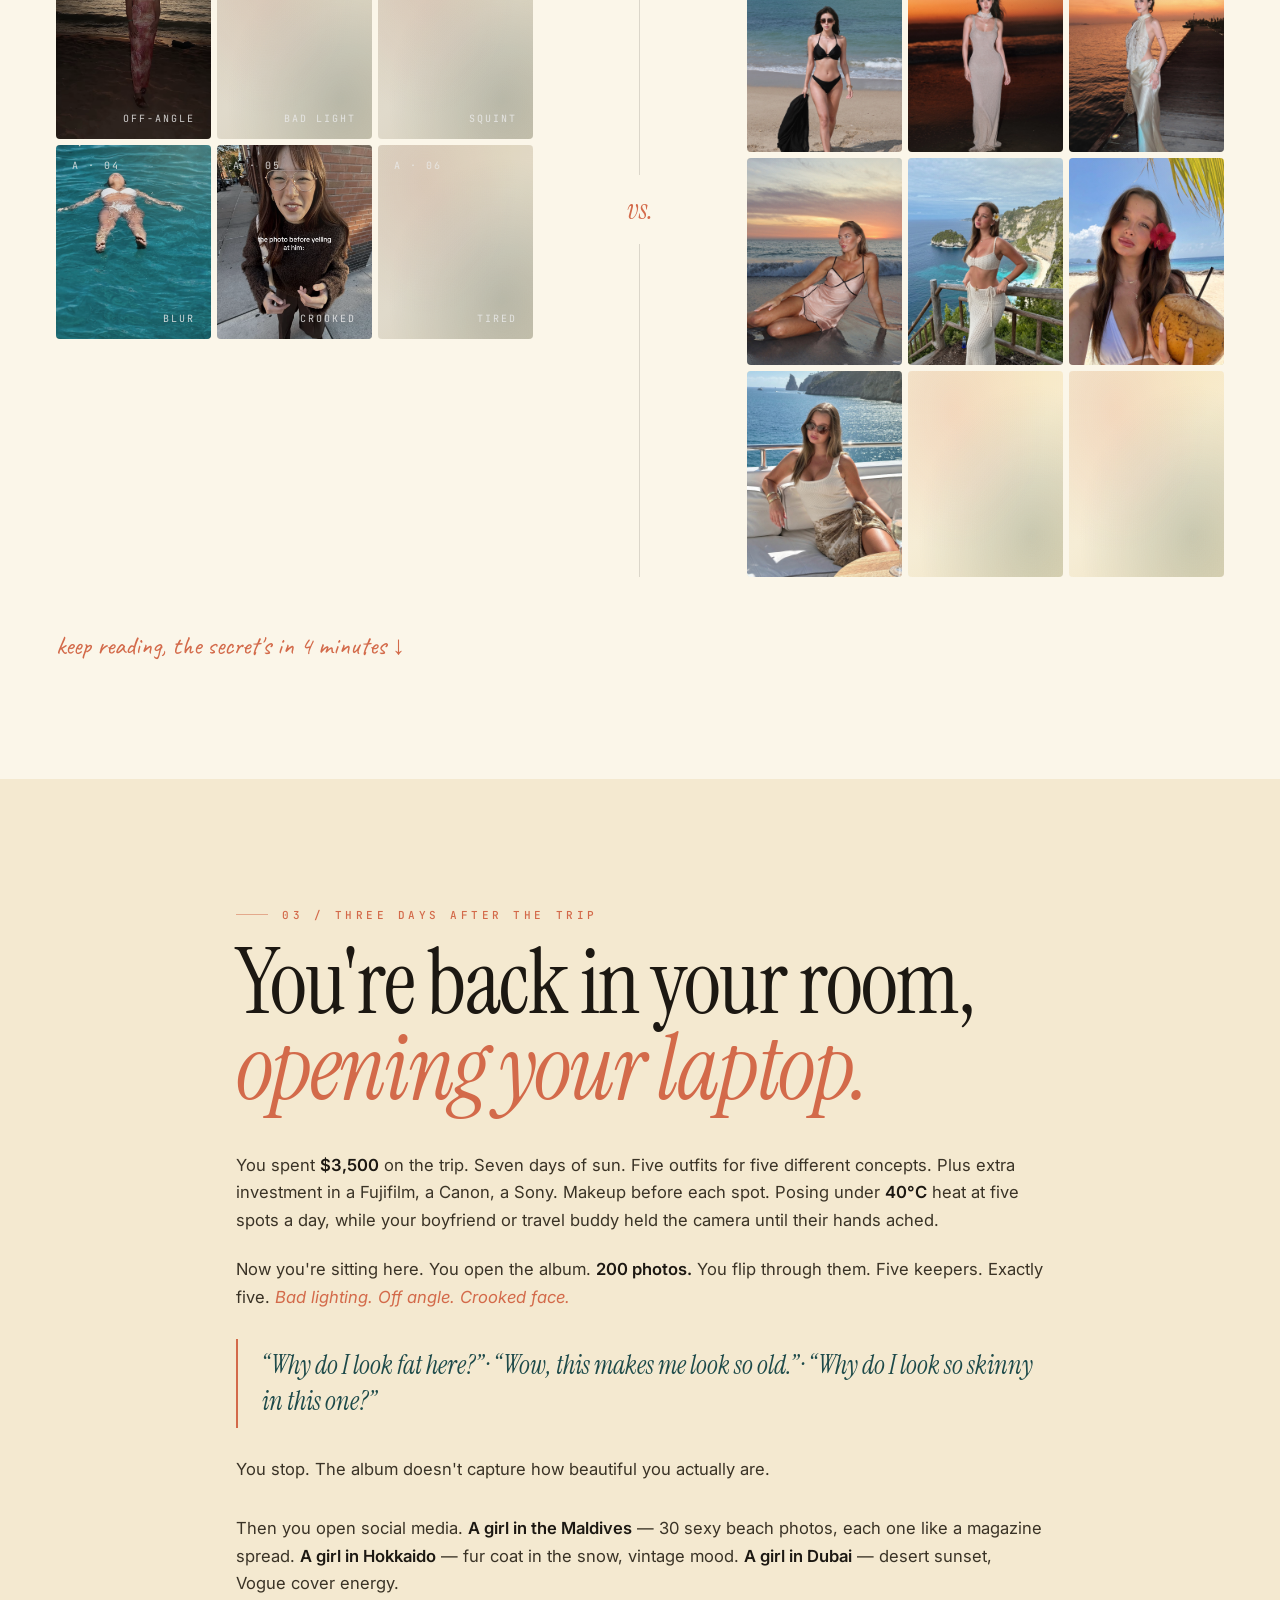
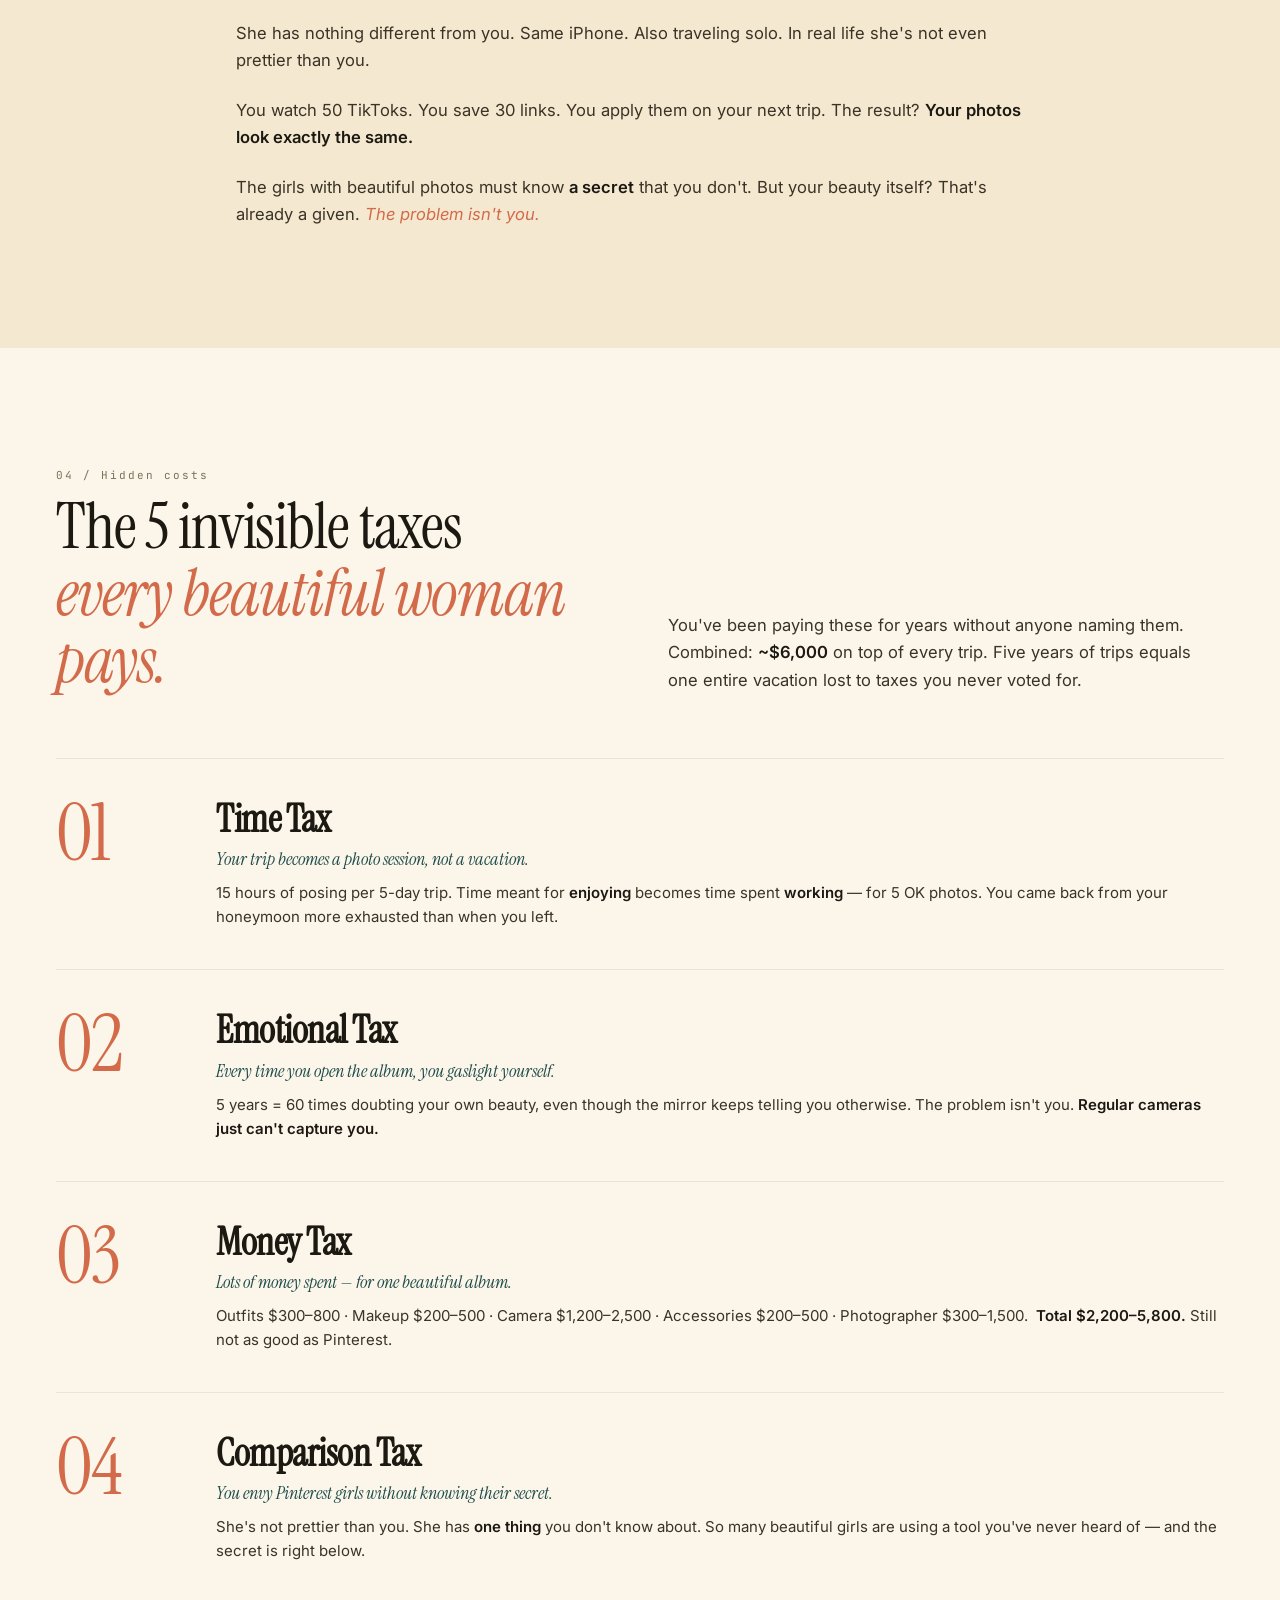
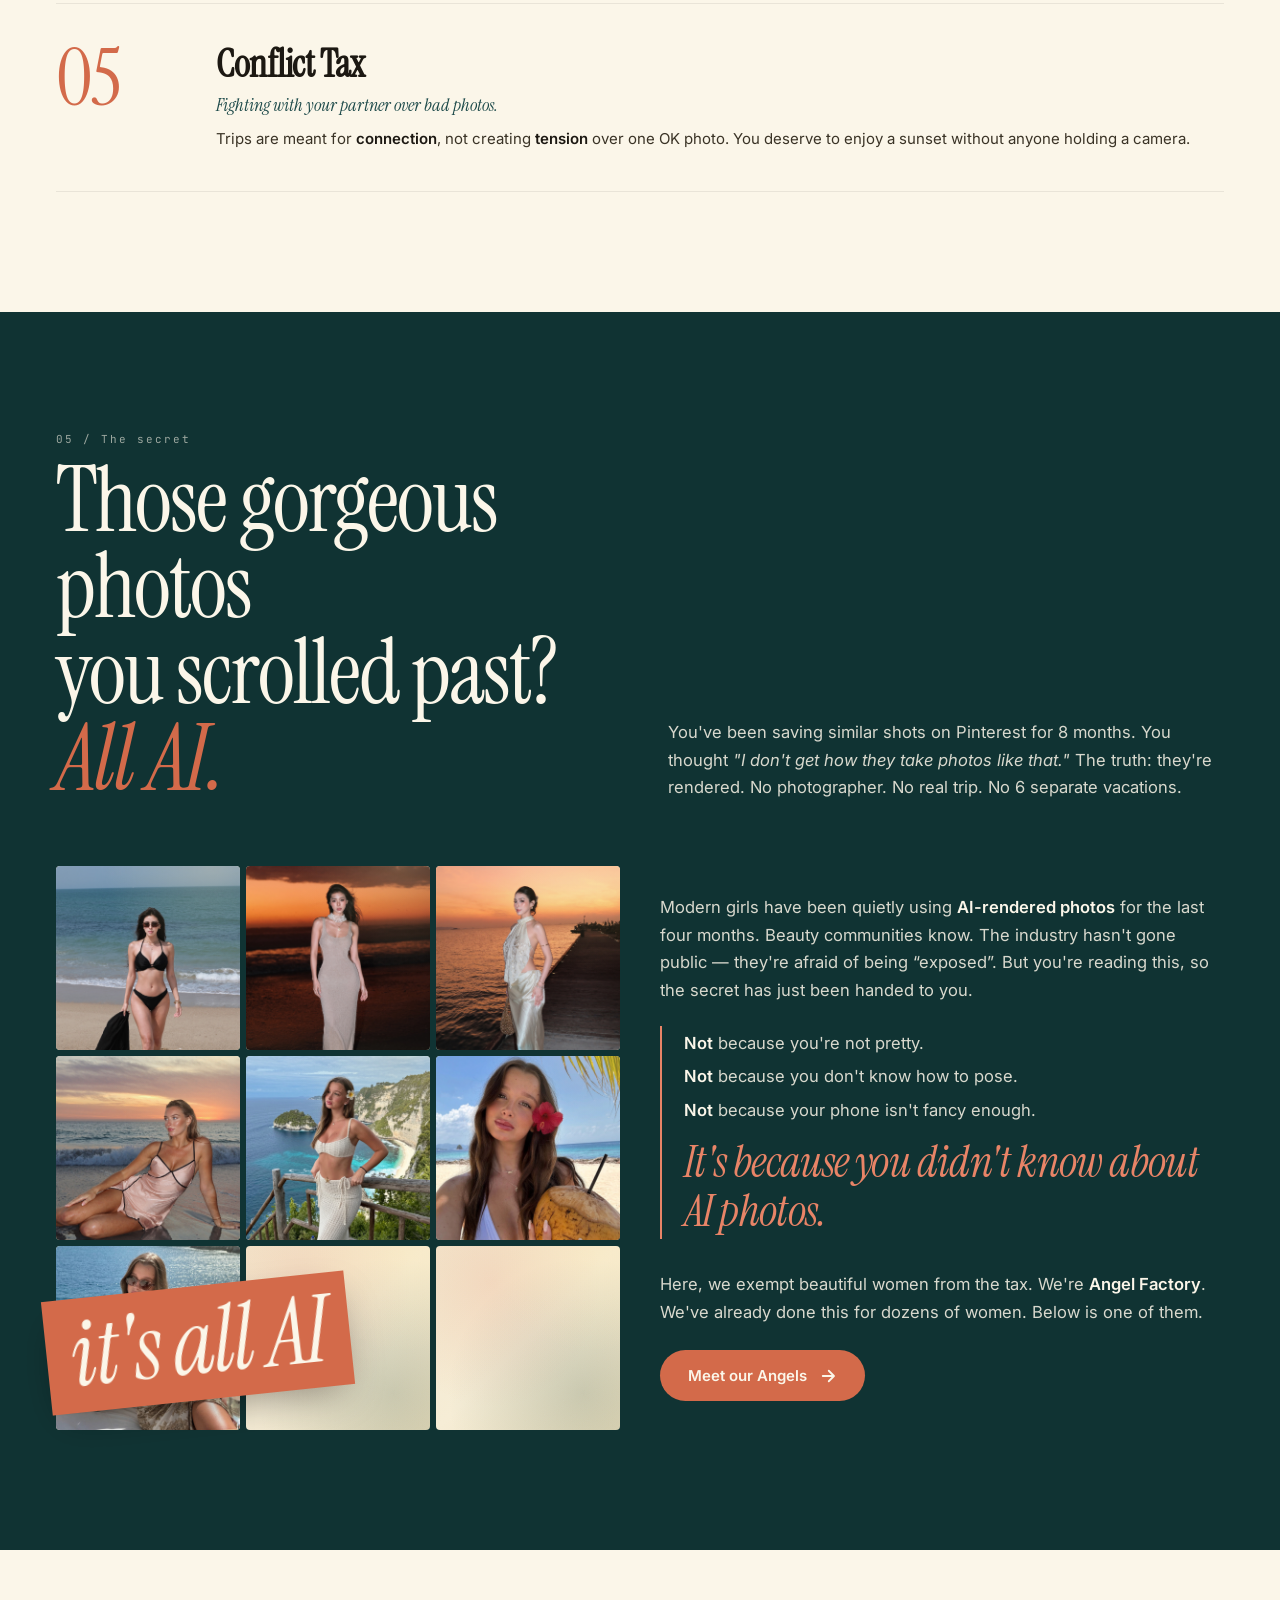
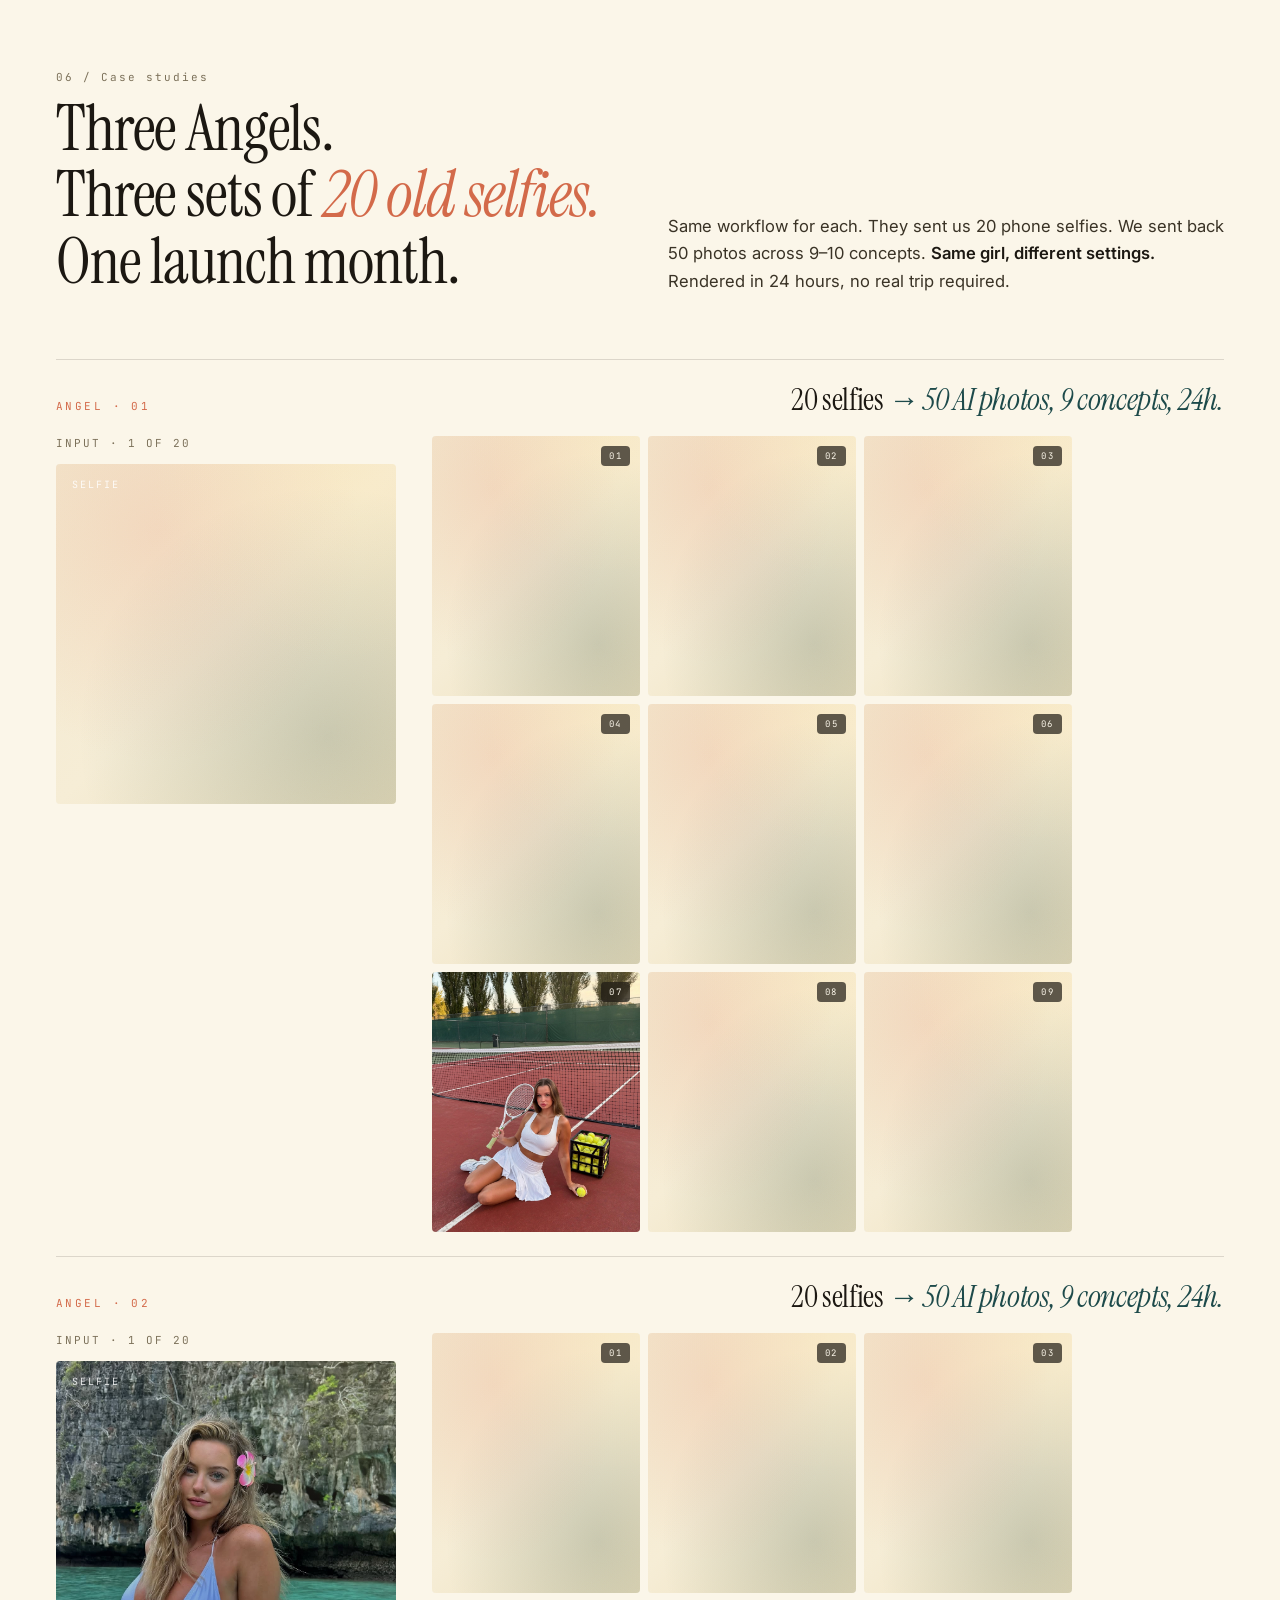
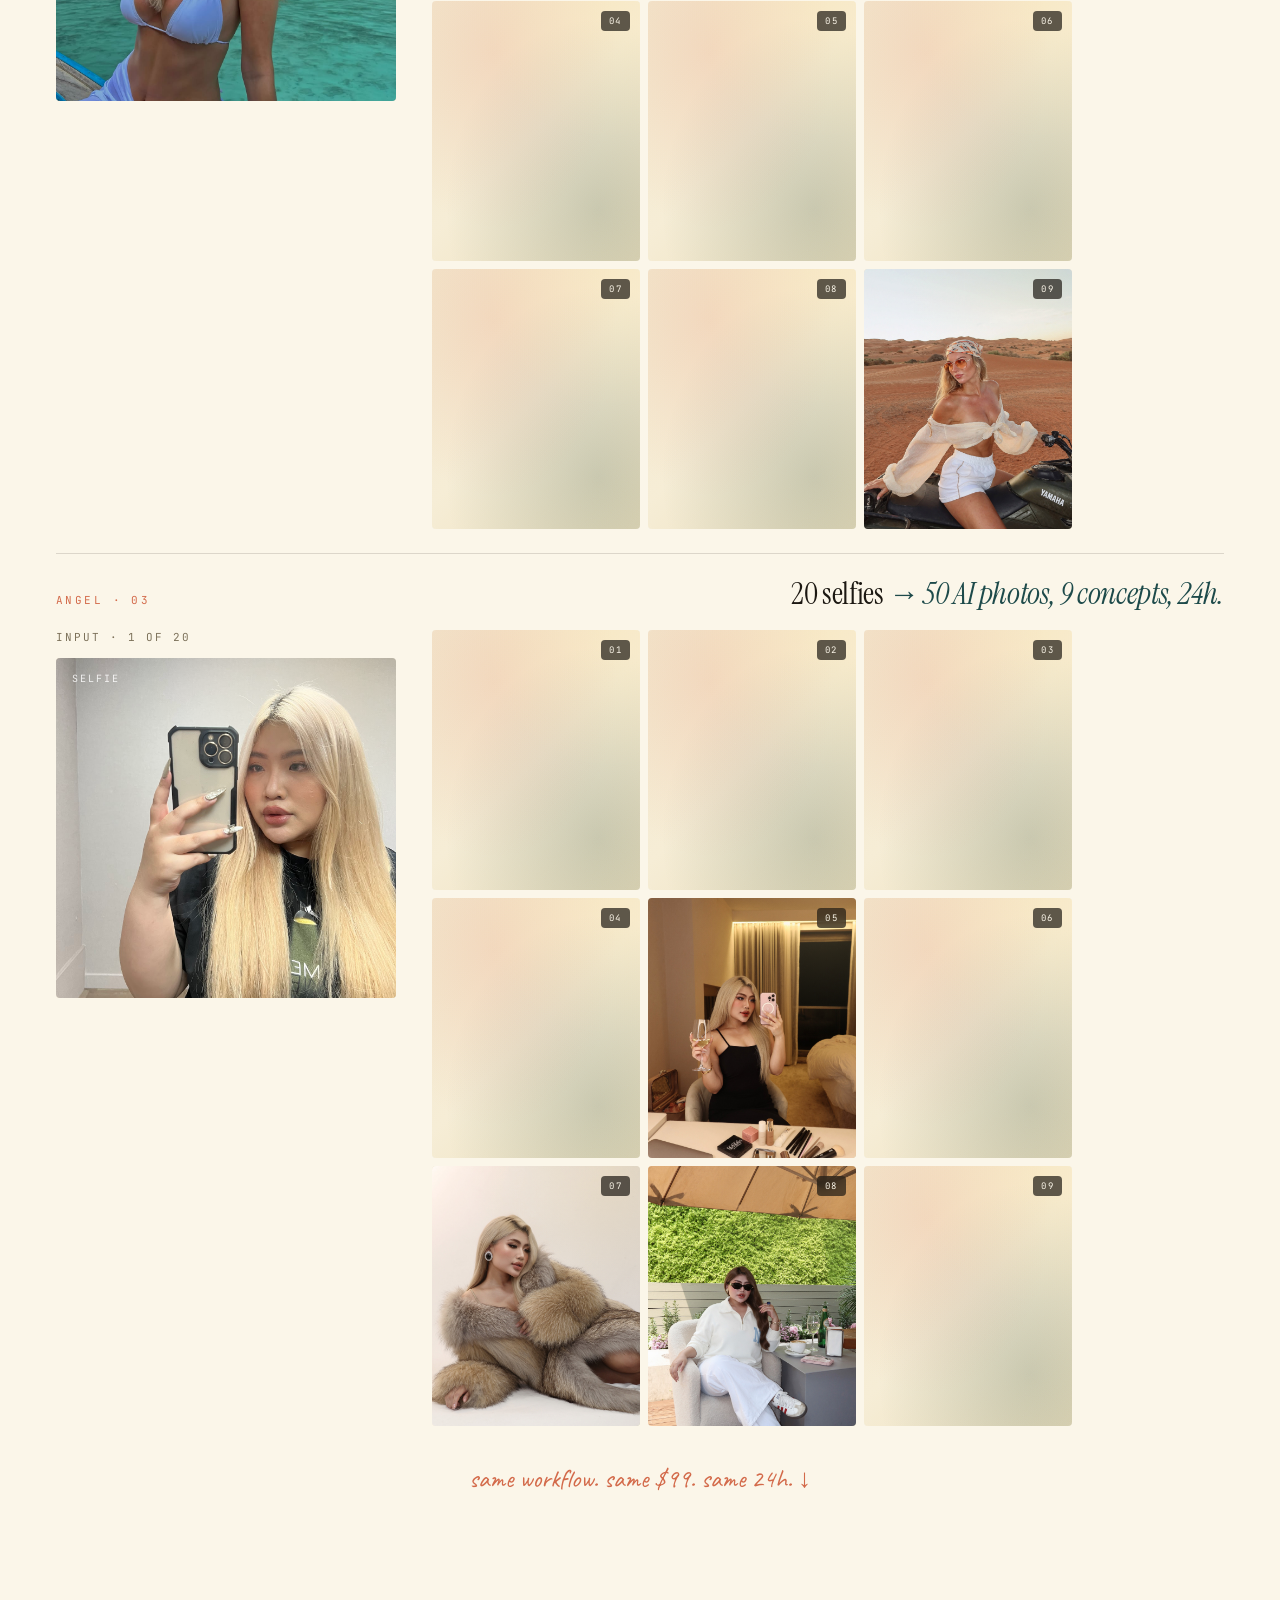
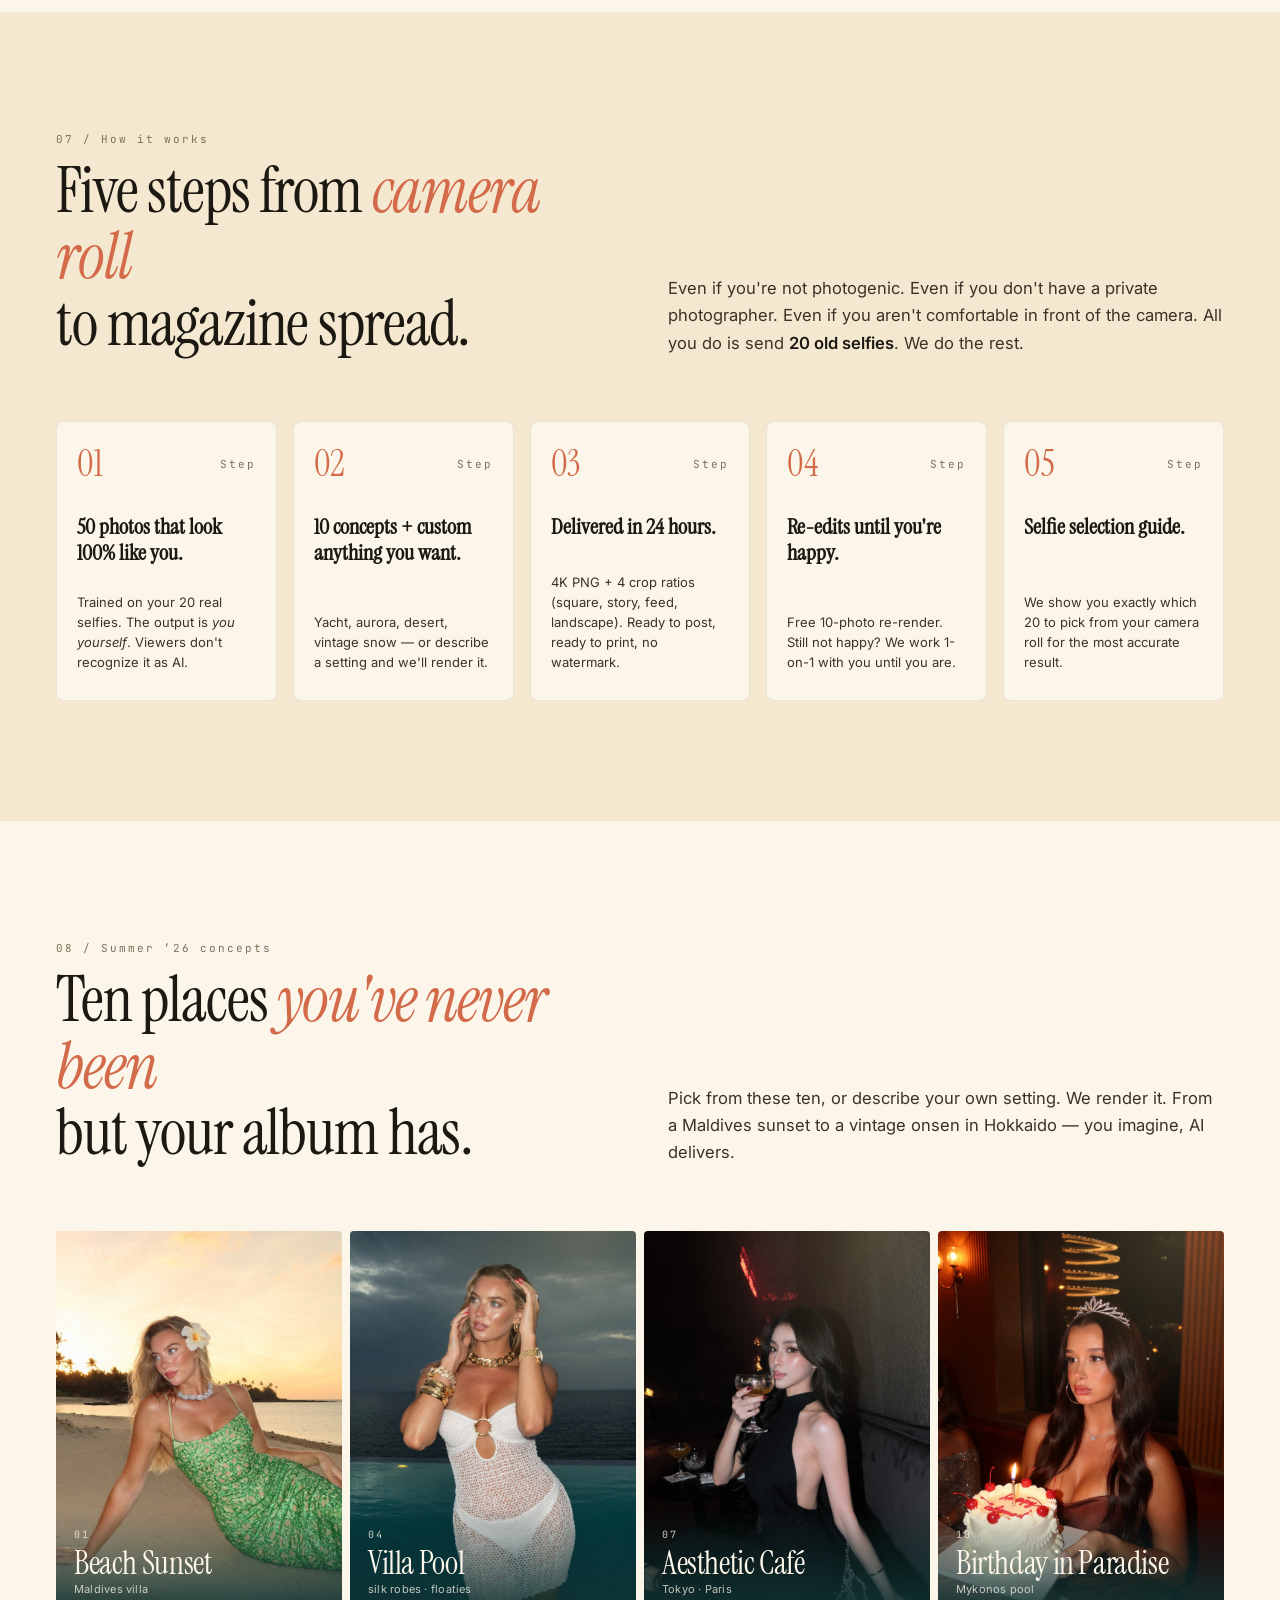
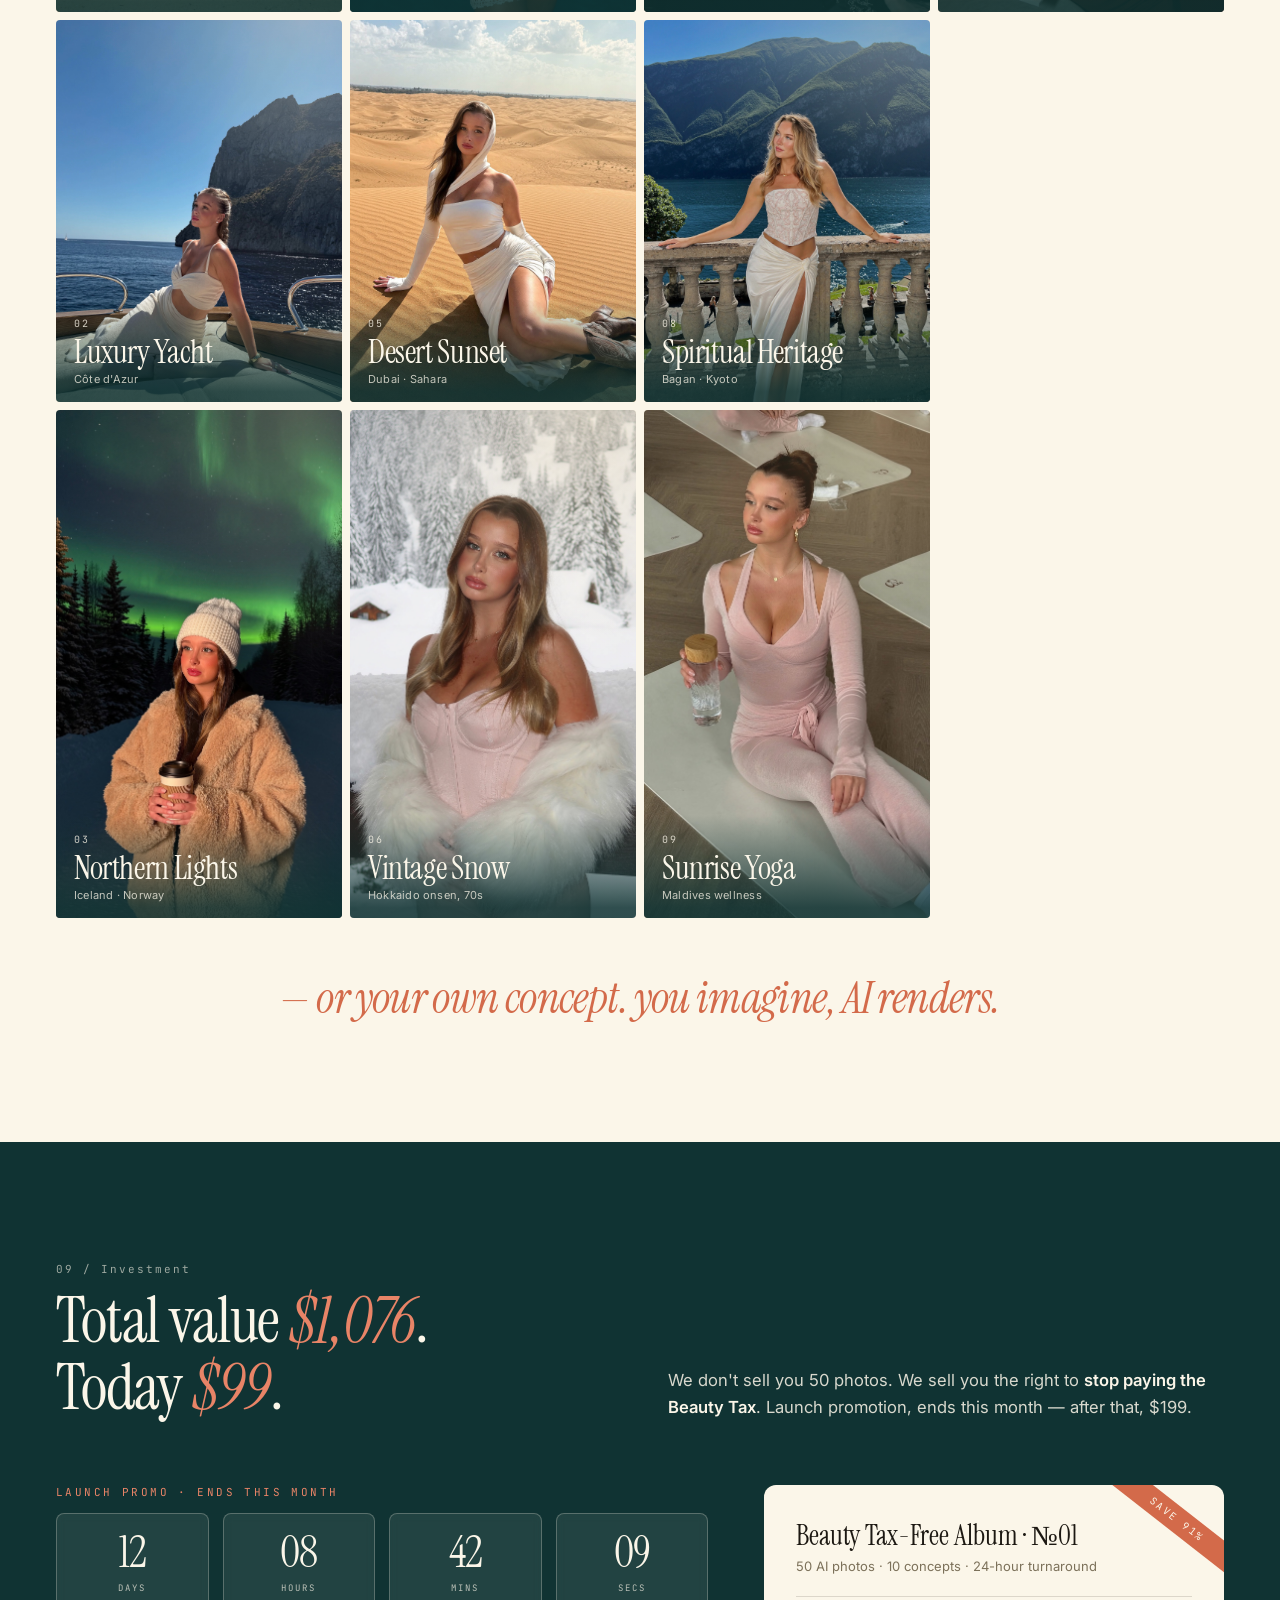
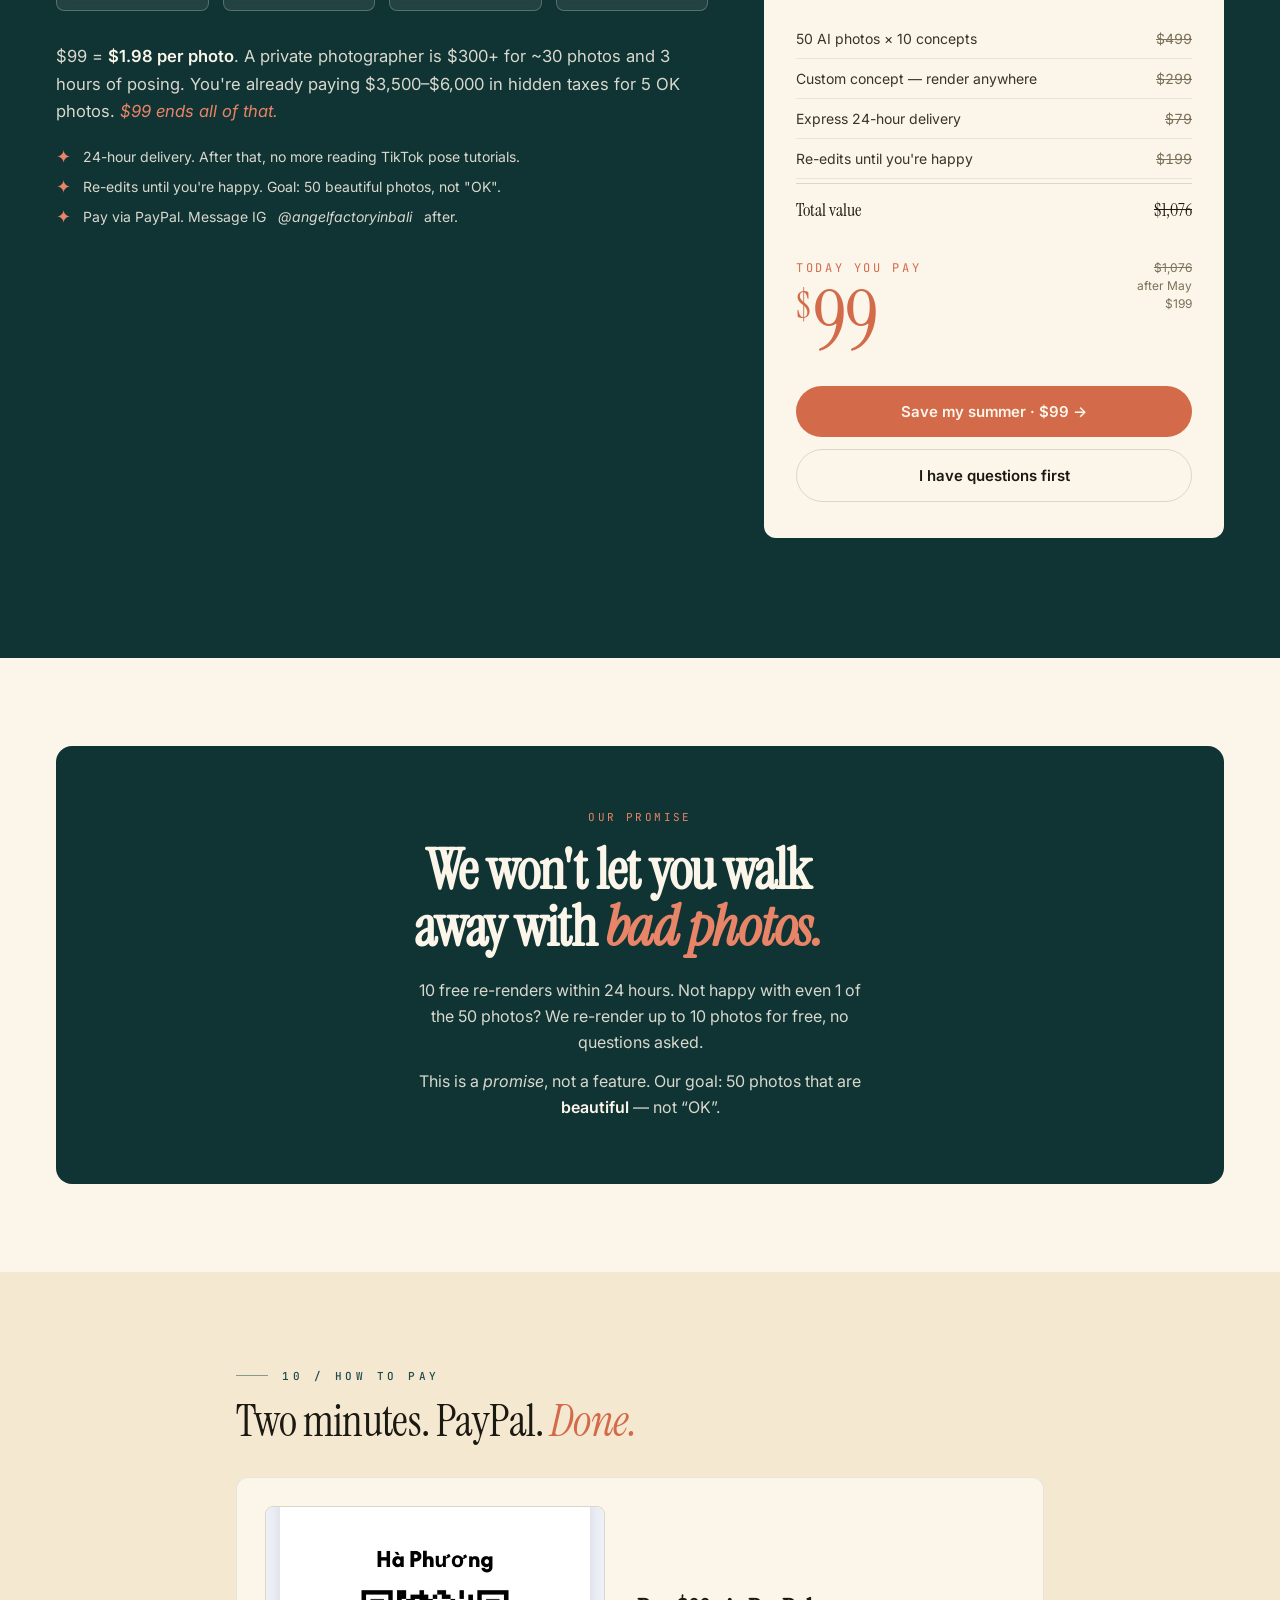
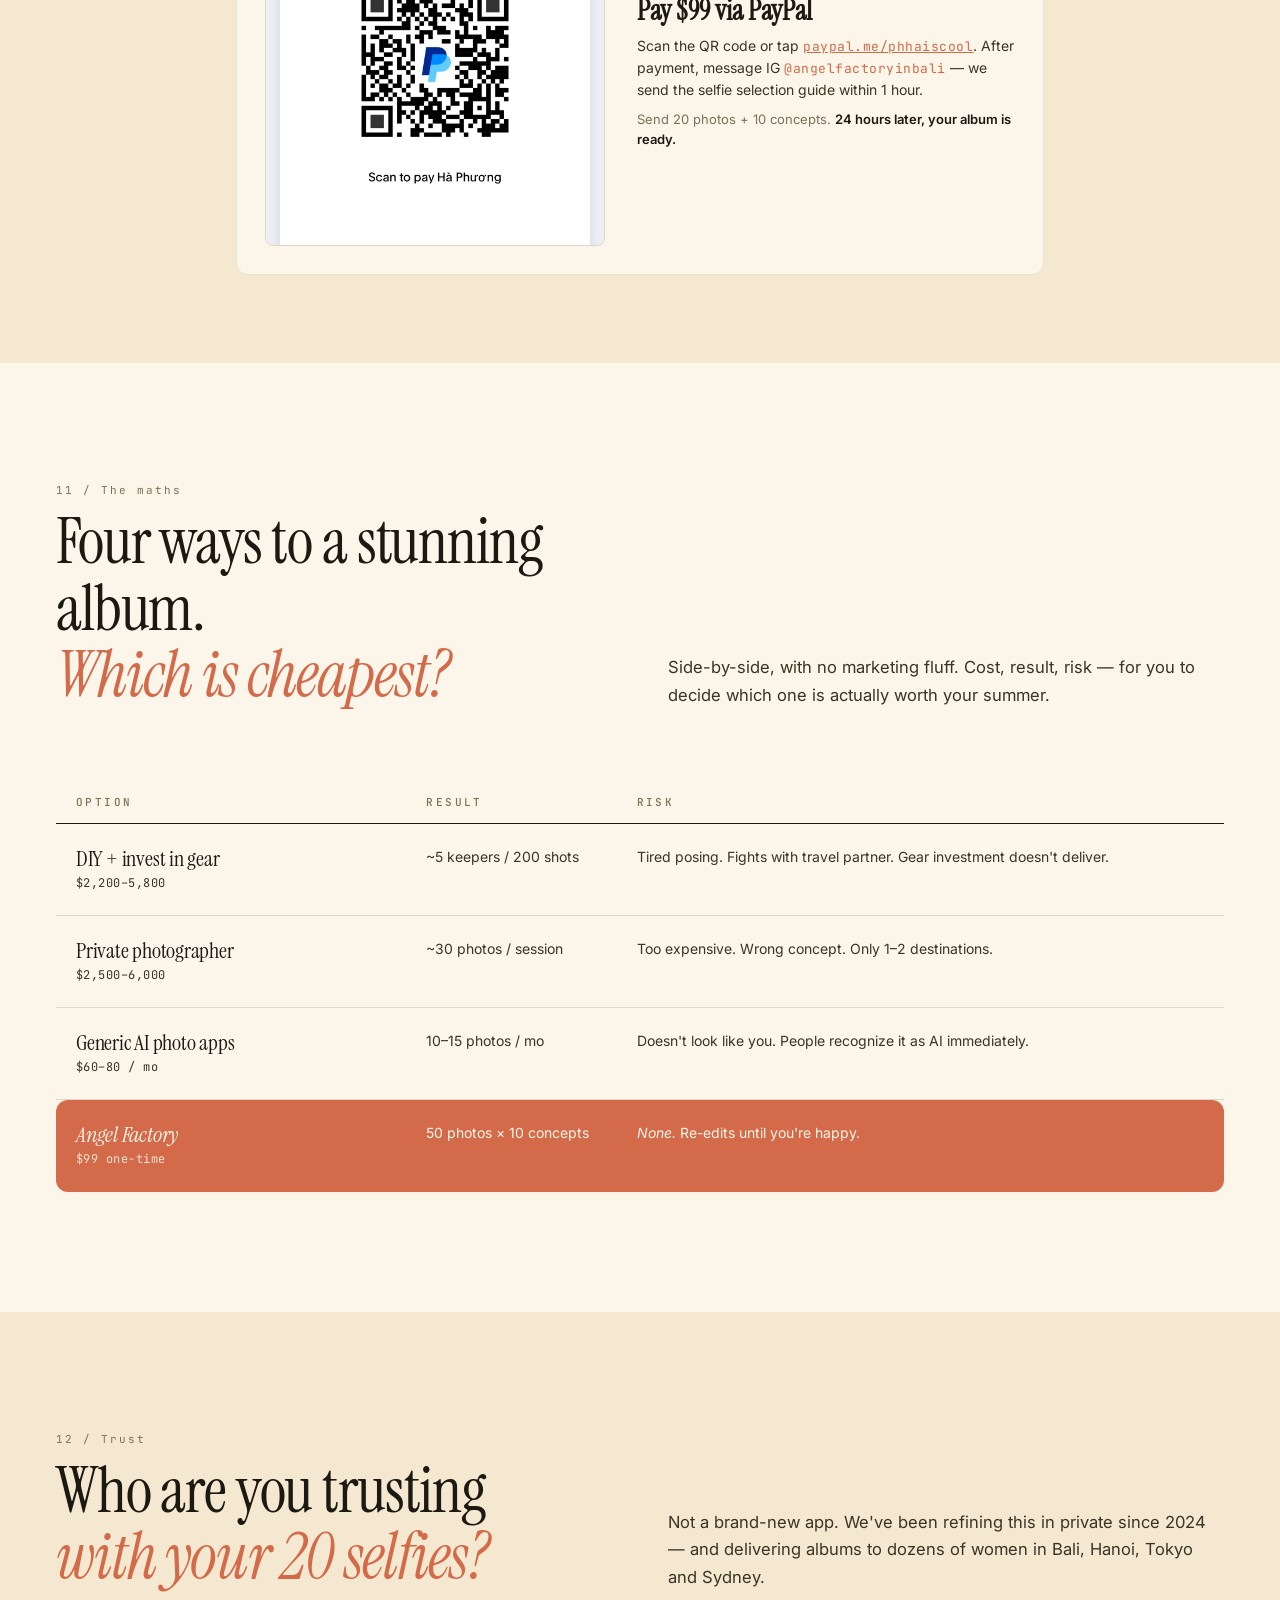
==== commit 8daff56a: "Remove location labels from dream album photos" ====
--- a/index.html
+++ b/index.html
@@ -138,15 +138,15 @@
         <h3>The album <em class="ital">she</em> posted.</h3>
         <p>50 photos. 10 concepts. Magazine-ready.</p>
         <div class="albums-mini">
-          <div class="photo warm"><img loading="lazy" decoding="async" src="assets/reveal-01.jpg" alt="" /><span class="photo-meta tl" style="color:#fff;opacity:0.85;">B · 01</span><span class="photo-meta br" style="color:#fff;opacity:0.85;">Maldives</span></div>
-          <div class="photo warm"><img loading="lazy" decoding="async" src="assets/reveal-02.jpg" alt="" /><span class="photo-meta tl" style="color:#fff;opacity:0.85;">B · 02</span><span class="photo-meta br" style="color:#fff;opacity:0.85;">Hokkaido</span></div>
-          <div class="photo warm"><img loading="lazy" decoding="async" src="assets/reveal-03.jpg" alt="" /><span class="photo-meta tl" style="color:#fff;opacity:0.85;">B · 03</span><span class="photo-meta br" style="color:#fff;opacity:0.85;">Dubai</span></div>
-          <div class="photo warm"><img loading="lazy" decoding="async" src="assets/reveal-04.jpg" alt="" /><span class="photo-meta tl" style="color:#fff;opacity:0.85;">B · 04</span><span class="photo-meta br" style="color:#fff;opacity:0.85;">Aurora</span></div>
-          <div class="photo warm"><img loading="lazy" decoding="async" src="assets/reveal-05.jpg" alt="" /><span class="photo-meta tl" style="color:#fff;opacity:0.85;">B · 05</span><span class="photo-meta br" style="color:#fff;opacity:0.85;">Mykonos</span></div>
-          <div class="photo warm"><img loading="lazy" decoding="async" src="assets/reveal-06.jpg" alt="" /><span class="photo-meta tl" style="color:#fff;opacity:0.85;">B · 06</span><span class="photo-meta br" style="color:#fff;opacity:0.85;">Tokyo</span></div>
-          <div class="photo warm"><img loading="lazy" decoding="async" src="assets/reveal-07.jpg" alt="" /><span class="photo-meta tl" style="color:#fff;opacity:0.85;">B · 07</span><span class="photo-meta br" style="color:#fff;opacity:0.85;">Yacht</span></div>
-          <div class="photo warm"><img loading="lazy" decoding="async" src="assets/reveal-08.jpg" alt="" /><span class="photo-meta tl" style="color:#fff;opacity:0.85;">B · 08</span><span class="photo-meta br" style="color:#fff;opacity:0.85;">Kyoto</span></div>
-          <div class="photo warm"><img loading="lazy" decoding="async" src="assets/reveal-09.jpg" alt="" /><span class="photo-meta tl" style="color:#fff;opacity:0.85;">B · 09</span><span class="photo-meta br" style="color:#fff;opacity:0.85;">Greek isles</span></div>
+          <div class="photo warm"><img loading="lazy" decoding="async" src="assets/reveal-01.jpg" alt="" /></div>
+          <div class="photo warm"><img loading="lazy" decoding="async" src="assets/reveal-02.jpg" alt="" /></div>
+          <div class="photo warm"><img loading="lazy" decoding="async" src="assets/reveal-03.jpg" alt="" /></div>
+          <div class="photo warm"><img loading="lazy" decoding="async" src="assets/reveal-04.jpg" alt="" /></div>
+          <div class="photo warm"><img loading="lazy" decoding="async" src="assets/reveal-05.jpg" alt="" /></div>
+          <div class="photo warm"><img loading="lazy" decoding="async" src="assets/reveal-06.jpg" alt="" /></div>
+          <div class="photo warm"><img loading="lazy" decoding="async" src="assets/reveal-07.jpg" alt="" /></div>
+          <div class="photo warm"><img loading="lazy" decoding="async" src="assets/reveal-08.jpg" alt="" /></div>
+          <div class="photo warm"><img loading="lazy" decoding="async" src="assets/reveal-09.jpg" alt="" /></div>
         </div>
       </div>
     </div>
